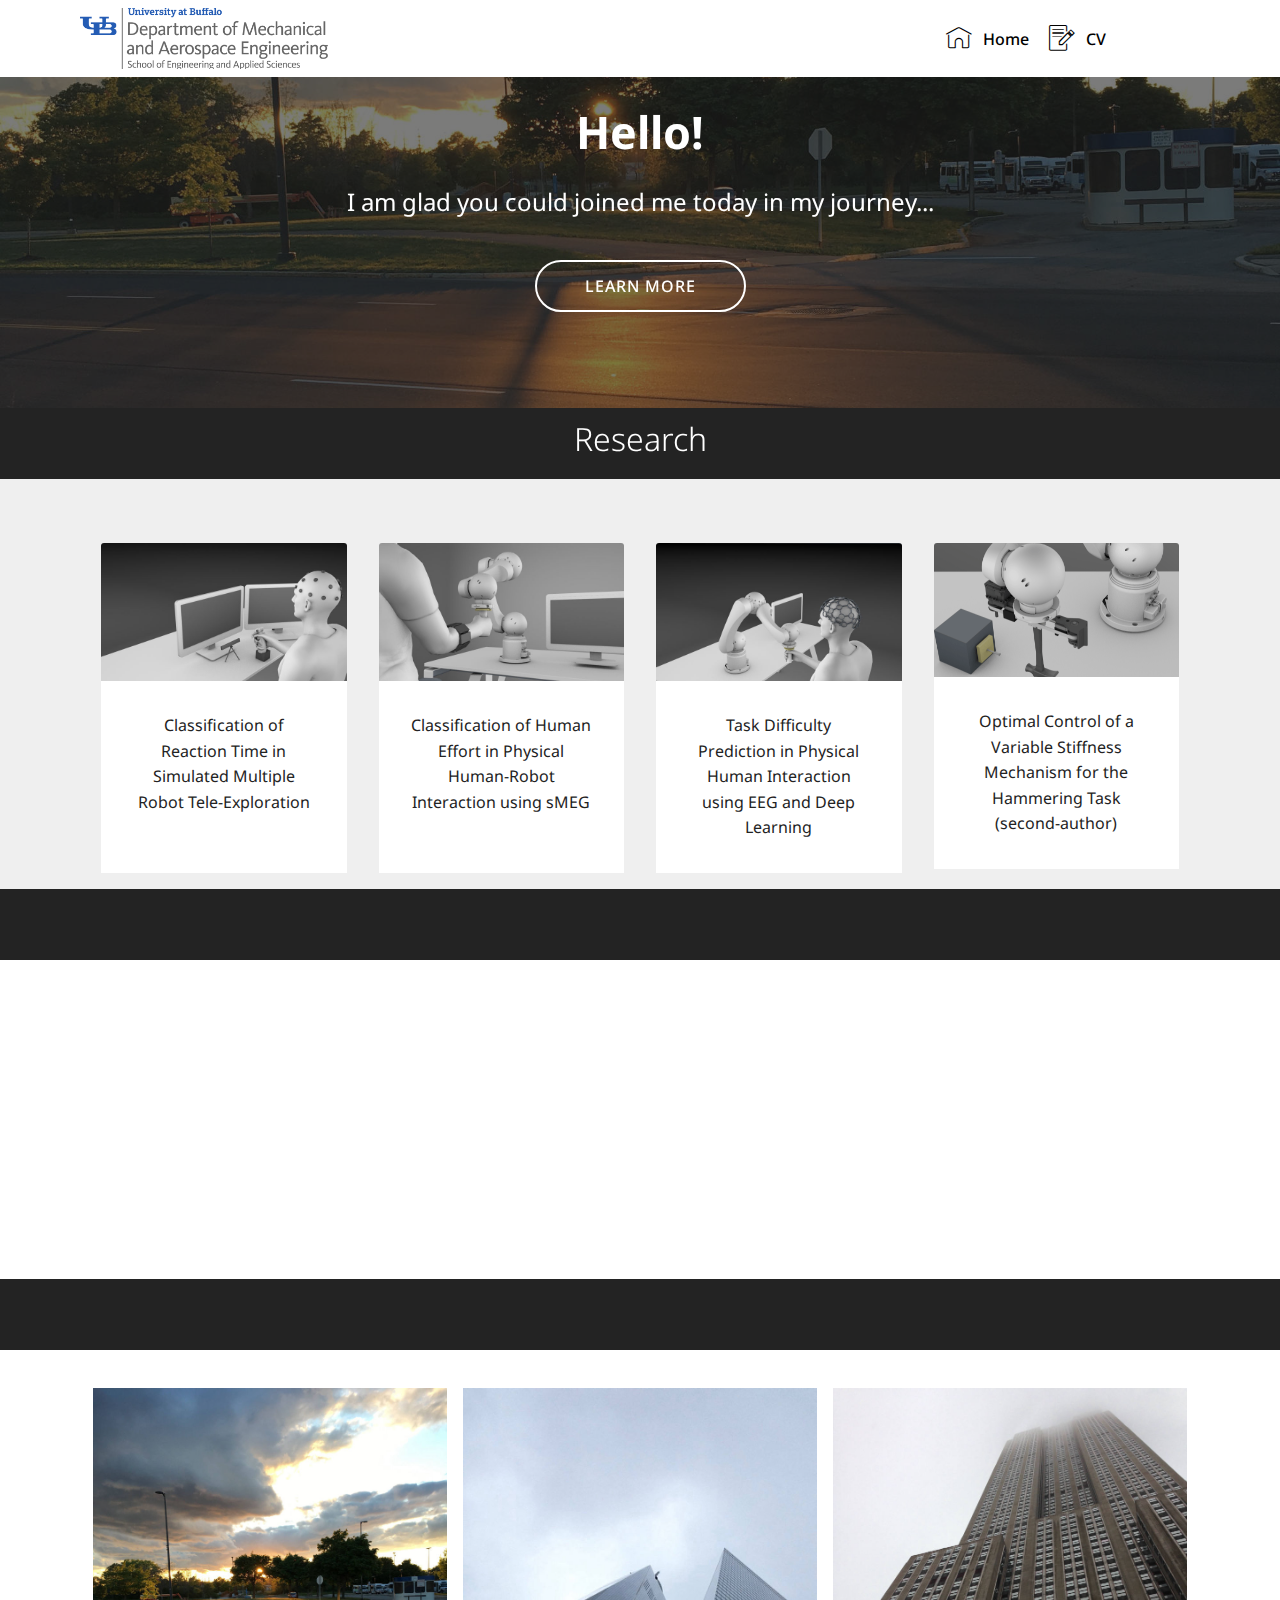
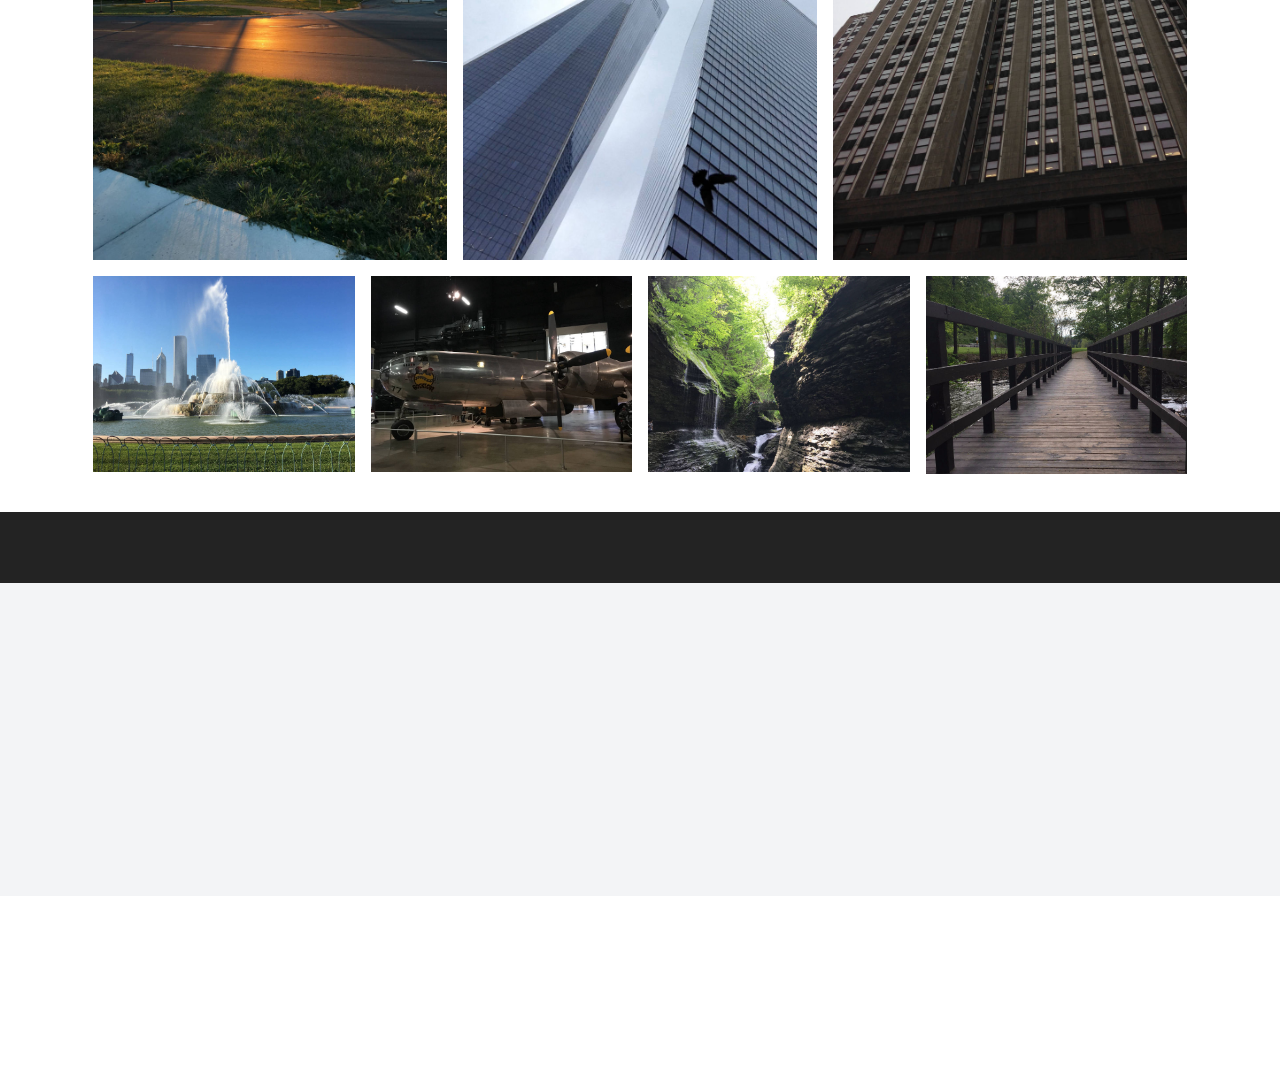
==== index.html @ 1322180d "create github pages" ====
<!DOCTYPE html>
<html  >
<head>
  <!-- Site made with Mobirise Website Builder v4.11.6, https://mobirise.com -->
  <meta charset="UTF-8">
  <meta http-equiv="X-UA-Compatible" content="IE=edge">
  <meta name="generator" content="Mobirise v4.11.6, mobirise.com">
  <meta name="viewport" content="width=device-width, initial-scale=1, minimum-scale=1">
  <link rel="shortcut icon" href="assets/images/mae-logo-rgb-478x123.png" type="image/x-icon">
  <meta name="description" content="">
  
  <title>Home</title>
  <link rel="stylesheet" href="assets/web/assets/mobirise-icons/mobirise-icons.css">
  <link rel="stylesheet" href="assets/bootstrap/css/bootstrap.min.css">
  <link rel="stylesheet" href="assets/bootstrap/css/bootstrap-grid.min.css">
  <link rel="stylesheet" href="assets/bootstrap/css/bootstrap-reboot.min.css">
  <link rel="stylesheet" href="assets/socicon/css/styles.css">
  <link rel="stylesheet" href="assets/dropdown/css/style.css">
  <link rel="stylesheet" href="assets/animatecss/animate.min.css">
  <link rel="stylesheet" href="assets/tether/tether.min.css">
  <link rel="stylesheet" href="assets/theme/css/style.css">
  <link rel="stylesheet" href="assets/gallery/style.css">
  <link rel="preload" as="style" href="assets/mobirise/css/mbr-additional.css"><link rel="stylesheet" href="assets/mobirise/css/mbr-additional.css" type="text/css">
  
  
  
</head>
<body>
  <section class="menu cid-rMGeHMJh1b" once="menu" id="menu2-2e">

    

    <nav class="navbar navbar-expand beta-menu navbar-dropdown align-items-center navbar-fixed-top navbar-toggleable-sm">
        <button class="navbar-toggler navbar-toggler-right" type="button" data-toggle="collapse" data-target="#navbarSupportedContent" aria-controls="navbarSupportedContent" aria-expanded="false" aria-label="Toggle navigation">
            <div class="hamburger">
                <span></span>
                <span></span>
                <span></span>
                <span></span>
            </div>
        </button>
        <div class="menu-logo">
            <div class="navbar-brand">
                <span class="navbar-logo">
                    <a href="http://engineering.buffalo.edu/mechanical-aerospace.html">
                        <img src="assets/images/mae-logo-rgb-478x123.png" alt="Mobirise" title="" style="height: 3.8rem;">
                    </a>
                </span>
                
            </div>
        </div>
        <div class="collapse navbar-collapse" id="navbarSupportedContent">
            <ul class="navbar-nav nav-dropdown nav-right" data-app-modern-menu="true"><li class="nav-item">
                    <a class="nav-link link text-black display-4" href="index.html"><span class="mbri-home mbr-iconfont mbr-iconfont-btn"></span>Home</a>
                </li>
                <li class="nav-item">
                    <a class="nav-link link text-black display-4" href="assets/files/Hemanth_Manjunatha.pdf"><span class="mbri-edit mbr-iconfont mbr-iconfont-btn"></span>CV &nbsp; &nbsp; &nbsp; &nbsp; &nbsp; &nbsp; &nbsp; &nbsp; &nbsp; &nbsp;&nbsp;</a>
                </li></ul>
            
        </div>
    </nav>
</section>

<section class="engine"><a href="https://mobirise.info/f">simple web maker</a></section><section class="header1 cid-rzb4KADcMm mbr-parallax-background" id="header16-13">

    

    <div class="mbr-overlay" style="opacity: 0.6; background-color: rgb(35, 35, 35);">
    </div>

    <div class="container">
        <div class="row justify-content-md-center">
            <div class="col-md-10 align-center">
                <h1 class="mbr-section-title mbr-bold pb-3 mbr-fonts-style display-1">
                    Hello!
                </h1>
                
                <p class="mbr-text pb-3 mbr-fonts-style display-5">I am glad you could joined me today in my journey...</p>
                <div class="mbr-section-btn"><a class="btn btn-md btn-white-outline display-4" href="index.html#features18-1q">LEARN MORE</a></div>
            </div>
        </div>
    </div>

</section>

<section class="mbr-section content4 cid-rzBqbcM8lG" id="content4-20">

    

    <div class="container">
        <div class="media-container-row">
            <div class="title col-12 col-md-8">
                <h2 class="align-center pb-3 mbr-fonts-style display-2">Research</h2>
                
                
            </div>
        </div>
    </div>
</section>

<section class="features18 popup-btn-cards cid-rzAzFXCi2n" id="features18-1q">

    

    
    <div class="container">
        
        
        <div class="media-container-row pt-5 ">
            <div class="card p-3 col-12 col-md-6 col-lg-3">
                <div class="card-wrapper ">
                    <div class="card-img">
                        <div class="mbr-overlay"></div>
                        <div class="mbr-section-btn text-center"><a href="page1.html" class="btn btn-primary display-4">Learn More</a></div>
                        <img src="assets/images/tele-opreration-setup-676x380.jpg" alt="Mobirise" title="">
                    </div>
                    <div class="card-box">
                        
                        <p class="mbr-text mbr-fonts-style align-left display-7">
                            Classification of Reaction Time in Simulated Multiple Robot Tele-Exploration<br><br>
                        </p>
                    </div>
                </div>
            </div>
            <div class="card p-3 col-12 col-md-6 col-lg-3">
                <div class="card-wrapper">
                    <div class="card-img">
                        <div class="mbr-overlay"></div>
                        <div class="mbr-section-btn text-center"><a href="page3.html" class="btn btn-primary display-4">Learn More</a></div>
                        <img src="assets/images/hri-676x380.jpg" alt="Mobirise" title="">
                    </div>
                    <div class="card-box">
                        
                        <p class="mbr-text mbr-fonts-style display-7">
                           Classification of Human Effort in Physical Human-Robot Interaction using sMEG<br><br>
                        </p>
                    </div>
                </div>
            </div>

            <div class="card p-3 col-12 col-md-6 col-lg-3">
                <div class="card-wrapper">
                    <div class="card-img">
                        <div class="mbr-overlay"></div>
                        <div class="mbr-section-btn text-center"><a href="page3.html" class="btn btn-primary display-4">Learn More</a></div>
                        <img src="assets/images/hri-robot-676x380.jpg" alt="Mobirise" title="">
                    </div>
                    <div class="card-box">
                        
                        <p class="mbr-text mbr-fonts-style display-7">
                            Task Difficulty Prediction in Physical Human Interaction using EEG and Deep Learning
                        </p>
                    </div>
                </div>
            </div>

            <div class="card p-3 col-12 col-md-6 col-lg-3">
                <div class="card-wrapper">
                    <div class="card-img">
                        <div class="mbr-overlay"></div>
                        <div class="mbr-section-btn text-center"><a href="page4.html" class="btn btn-primary display-4">Learn More</a></div>
                        <img src="assets/images/hammering-task-4-492x478.png" alt="Mobirise" title="">
                    </div>
                    <div class="card-box">
                        
                        <p class="mbr-text mbr-fonts-style display-7">
                           Optimal Control of a Variable Stiffness Mechanism for the Hammering Task<br>(second-author)
                        </p>
                    </div>
                </div>
            </div>
        </div>
    </div>
</section>

<section class="mbr-section content4 cid-rzBqlRdBcp" id="content4-21">

    

    <div class="container">
        <div class="media-container-row">
            <div class="title col-12 col-md-8">
                <h2 class="align-center pb-3 mbr-fonts-style display-2">
                    Articles</h2>
                
                
            </div>
        </div>
    </div>
</section>

<section class="mbr-section article content11 cid-rz89ybTjum" id="content11-4">
     

    <div class="container">
        <div class="media-container-row">
            <div class="mbr-text counter-container col-12 col-md-8 mbr-fonts-style display-7">
                <ol>
                    <li><strong>MyoTrack: Realtime Estimation of Subject Participation in Robotic Rehabilitation Using sEMG and IMU</strong><br><em>S Pareek, H Manjunath, ET Esfahani, T Kesavadas, <a href="https://ieeexplore.ieee.org/abstract/document/8735854" target="_blank">IEEE Access 7, 76030-76041&nbsp;</a></em></li><li><strong>Classification of Task Type and Reaction Time of Operator in Simulated Multiple Robot Tele-Exploration</strong><br><em>Manjunatha Hemanth, Memar Amir, Esfahani Ehsan</em> <a href="https://www.frontiersin.org/10.3389/conf.fnhum.2018.227.00015/5421/2nd_International_Neuroergonomics_Conference/all_events/event_abstract" target="_blank">Frontiers in Human Neuroscience, doi:10.3389/conf.fnhum.2018.227.00015.</a></li>
                    <li><strong>A Sequential Sampling Algorithm for Multi-Stage Static Coverage Problems</strong><br><em>Manjunatha H, Huang J, Zhang B, Rai R. <a href="http://electrochemical.asmedigitalcollection.asme.org/proceeding.aspx?articleID=2591656" target="_blank">ASME. International Design Engineering Technical Conferences and Computers and Information in Engineering Conference</a></em></li></ol><ol>
                </ol>
            </div>
        </div>
    </div>
</section>

<section class="mbr-section content4 cid-rzBqms8gEt" id="content4-22">

    

    <div class="container">
        <div class="media-container-row">
            <div class="title col-12 col-md-8">
                <h2 class="align-center pb-3 mbr-fonts-style display-2">
                    Photography</h2>
                
                
            </div>
        </div>
    </div>
</section>

<section class="mbr-gallery mbr-slider-carousel cid-rz8Ii0CJVv" id="gallery4-d">

    

    <div class="container">
        <div><!-- Gallery --><div class="gallery-row"><div class="mbr-gallery-layout-default"><div><div class="row-first row justify-content-center m-0"><div class="mbr-gallery-item col-lg-4 col-md-4 col-sm-12 p-2" data-video-url="false"><div href="#lb-gallery4-d" data-slide-to="0" data-toggle="modal"><img src="assets/images/img-8356-2000x2667-800x1067.jpg" alt="" title=""><span class="icon-focus"></span></div></div><div class="mbr-gallery-item col-lg-4 col-md-4 col-sm-12 p-2" data-video-url="false"><div href="#lb-gallery4-d" data-slide-to="1" data-toggle="modal"><img src="assets/images/img-7339-960x1280-800x1067.jpg" alt="" title=""><span class="icon-focus"></span></div></div><div class="mbr-gallery-item col-lg-4 col-md-4 col-sm-12 p-2" data-video-url="false"><div href="#lb-gallery4-d" data-slide-to="2" data-toggle="modal"><img src="assets/images/img-7243-2000x2667-800x1067.jpg" alt="" title=""><span class="icon-focus"></span></div></div></div><div class="row-second row justify-content-center m-0"><div class="mbr-gallery-item col-lg-3 col-md-6 col-sm-12 p-2" data-video-url="false"><div href="#lb-gallery4-d" data-slide-to="3" data-toggle="modal"><img src="assets/images/img-152-2000x1500-800x600.jpg" alt="" title=""><span class="icon-focus"></span></div></div><div class="mbr-gallery-item col-lg-3 col-md-6 col-sm-12 p-2" data-video-url="false"><div href="#lb-gallery4-d" data-slide-to="4" data-toggle="modal"><img src="assets/images/img-9837-2000x1500-800x600.jpg" alt="" title=""><span class="icon-focus"></span></div></div><div class="mbr-gallery-item col-lg-3 col-md-6 col-sm-12 p-2" data-video-url="false"><div href="#lb-gallery4-d" data-slide-to="5" data-toggle="modal"><img src="assets/images/img-579-2000x1500-800x600.jpg" alt="" title=""><span class="icon-focus"></span></div></div><div class="mbr-gallery-item col-lg-3 col-md-6 col-sm-12 p-2" data-video-url="false"><div href="#lb-gallery4-d" data-slide-to="6" data-toggle="modal"><img src="assets/images/img-1267-2000x2667-800x607.jpeg" alt="" title=""><span class="icon-focus"></span></div></div></div></div><div class="clearfix"></div></div></div><!-- Lightbox --><div data-app-prevent-settings="" class="mbr-slider modal fade carousel slide" tabindex="-1" data-keyboard="true" data-interval="false" id="lb-gallery4-d"><div class="modal-dialog"><div class="modal-content"><div class="modal-body"><div class="carousel-inner"><div class="carousel-item"><img src="assets/images/img-8356-2000x2667.jpg" alt="" title=""></div><div class="carousel-item"><img src="assets/images/img-7339-960x1280.jpg" alt="" title=""></div><div class="carousel-item"><img src="assets/images/img-7243-2000x2667.jpg" alt="" title=""></div><div class="carousel-item"><img src="assets/images/img-152-2000x1500.jpg" alt="" title=""></div><div class="carousel-item"><img src="assets/images/img-9837-2000x1500.jpg" alt="" title=""></div><div class="carousel-item"><img src="assets/images/img-579-2000x1500.jpg" alt="" title=""></div><div class="carousel-item"><img src="assets/images/img-1267-2000x2667.jpeg" alt="" title=""></div><div class="carousel-item"><img src="assets/images/img-101-1536x2048.jpeg" alt="" title=""></div><div class="carousel-item active"><img src="assets/images/img-152-2000x1500.jpg" alt="" title=""></div></div><a class="carousel-control carousel-control-prev" role="button" data-slide="prev" href="#lb-gallery4-d"><span class="mbri-left mbr-iconfont" aria-hidden="true"></span><span class="sr-only">Previous</span></a><a class="carousel-control carousel-control-next" role="button" data-slide="next" href="#lb-gallery4-d"><span class="mbri-right mbr-iconfont" aria-hidden="true"></span><span class="sr-only">Next</span></a><a class="close" href="#" role="button" data-dismiss="modal"><span class="sr-only">Close</span></a></div></div></div></div></div>
    </div>

</section>

<section class="mbr-section content4 cid-rzBqn7oaWL" id="content4-23">

    

    <div class="container">
        <div class="media-container-row">
            <div class="title col-12 col-md-8">
                <h2 class="align-center pb-3 mbr-fonts-style display-2">
                    About me</h2>
                
                
            </div>
        </div>
    </div>
</section>

<section class="testimonials3 cid-rz9q5XMtyp" id="testimonials3-v">

    

    

    <div class="container">
        <div class="media-container-row">
            <div class="media-content px-3 align-self-center mbr-white py-2">
                <p class="mbr-text testimonial-text mbr-fonts-style display-7">
                   Hi! I am gald that you could join me today! I made this website to share my journey as a Ph.D. student in HILS lab at University at Buffalo. I am working in the area of Human-robot interaction. Feel free to contact me with any questions or suggestions. Hope you have a great day!</p>
                <p class="mbr-author-name pt-4 mb-2 mbr-fonts-style display-7">
                   Hemanth Manjunatha</p>
                <p class="mbr-author-desc mbr-fonts-style display-7">
                   Ph.D. Candidate&nbsp;<br>Department of Mechanical and Aersopace Engineering<br>University at Buffalo&nbsp;</p>
            </div>

            <div class="mbr-figure pl-lg-5" style="width: 35%;">
              <img src="assets/images/12038037-960859037312028-2147075869087672274-n-494x494.jpg" alt="" title="">
            </div>
        </div>
    </div>
</section>

<section once="footers" class="cid-rzAF2uXlU7 mbr-reveal" id="footer7-1t">

    

    

    <div class="container">
        <div class="media-container-row align-center mbr-white">
            <div class="row row-links">
                <ul class="foot-menu">
                    
                    
                    
                    
                    
                <li class="foot-menu-item mbr-fonts-style display-7"><p><strong>&nbsp;&nbsp;&nbsp;&nbsp;&nbsp;&nbsp;&nbsp;&nbsp;&nbsp;&nbsp;&nbsp;&nbsp;&nbsp;&nbsp;&nbsp;&nbsp;&nbsp;&nbsp;&nbsp;&nbsp;Contact &nbsp; &nbsp; &nbsp; &nbsp; &nbsp; &nbsp; &nbsp; &nbsp; &nbsp; &nbsp;&nbsp;</strong></p></li></ul>
            </div>
            <div class="row social-row">
                <div class="social-list align-right pb-2">
                    
                    
                    
                    
                    
                    
                <div class="soc-item">
                        <a href="https://twitter.com/HemuManju" target="_blank">
                            <span class="mbr-iconfont mbr-iconfont-social socicon-twitter socicon"></span>
                        </a>
                    </div><div class="soc-item">
                        <a href="http://linkedin.com/in/hemanth-manjunatha-73464059" target="_blank">
                            <span class="mbr-iconfont mbr-iconfont-social socicon-linkedin socicon"></span>
                        </a>
                    </div><div class="soc-item">
                        <a href="mailto:hemanthm@buffalo.edu">
                            <span class="mbr-iconfont mbr-iconfont-social socicon-mail socicon"></span>
                        </a>
                    </div><div class="soc-item">
                        <a href="https://github.com/HemuManju" target="_blank">
                            <span class="mbr-iconfont mbr-iconfont-social socicon-github socicon"></span>
                        </a>
                    </div></div>
            </div>
            <div class="row row-copirayt">
                <p class="mbr-text mb-0 mbr-fonts-style mbr-white align-center display-7">
                    © Copyright 2019 Hemanth - All Rights Reserved
                </p>
            </div>
        </div>
    </div>
</section>


  <script src="assets/web/assets/jquery/jquery.min.js"></script>
  <script src="assets/popper/popper.min.js"></script>
  <script src="assets/bootstrap/js/bootstrap.min.js"></script>
  <script src="assets/smoothscroll/smooth-scroll.js"></script>
  <script src="assets/vimeoplayer/jquery.mb.vimeo_player.js"></script>
  <script src="assets/dropdown/js/nav-dropdown.js"></script>
  <script src="assets/dropdown/js/navbar-dropdown.js"></script>
  <script src="assets/touchswipe/jquery.touch-swipe.min.js"></script>
  <script src="assets/tether/tether.min.js"></script>
  <script src="assets/parallax/jarallax.min.js"></script>
  <script src="assets/mbr-popup-btns/mbr-popup-btns.js"></script>
  <script src="assets/masonry/masonry.pkgd.min.js"></script>
  <script src="assets/imagesloaded/imagesloaded.pkgd.min.js"></script>
  <script src="assets/bootstrapcarouselswipe/bootstrap-carousel-swipe.js"></script>
  <script src="assets/viewportchecker/jquery.viewportchecker.js"></script>
  <script src="assets/witsec-mailform/witsec-mailform.js"></script>
  <script src="assets/theme/js/script.js"></script>
  <script src="assets/gallery/player.min.js"></script>
  <script src="assets/gallery/script.js"></script>
  <script src="assets/slidervideo/script.js"></script>
  
  
  <input name="animation" type="hidden">
  </body>
</html>
---- assets/web/assets/mobirise-icons/mobirise-icons.css ----
@font-face {
  font-family: 'MobiriseIcons';
  src:  url('mobirise-icons.eot?spat4u');
  src:  url('mobirise-icons.eot?spat4u#iefix') format('embedded-opentype'),
    url('mobirise-icons.ttf?spat4u') format('truetype'),
    url('mobirise-icons.woff?spat4u') format('woff'),
    url('mobirise-icons.svg?spat4u#MobiriseIcons') format('svg');
  font-weight: normal;
  font-style: normal;
  font-display: swap;
}

[class^="mbri-"], [class*=" mbri-"] {
  /* use !important to prevent issues with browser extensions that change fonts */
  font-family: MobiriseIcons !important;
  speak: none;
  font-style: normal;
  font-weight: normal;
  font-variant: normal;
  text-transform: none;
  line-height: 1;

  /* Better Font Rendering =========== */
  -webkit-font-smoothing: antialiased;
  -moz-osx-font-smoothing: grayscale;
}

.mbri-add-submenu:before {
  content: "\e900";
}
.mbri-alert:before {
  content: "\e901";
}
.mbri-align-center:before {
  content: "\e902";
}
.mbri-align-justify:before {
  content: "\e903";
}
.mbri-align-left:before {
  content: "\e904";
}
.mbri-align-right:before {
  content: "\e905";
}
.mbri-android:before {
  content: "\e906";
}
.mbri-apple:before {
  content: "\e907";
}
.mbri-arrow-down:before {
  content: "\e908";
}
.mbri-arrow-next:before {
  content: "\e909";
}
.mbri-arrow-prev:before {
  content: "\e90a";
}
.mbri-arrow-up:before {
  content: "\e90b";
}
.mbri-bold:before {
  content: "\e90c";
}
.mbri-bookmark:before {
  content: "\e90d";
}
.mbri-bootstrap:before {
  content: "\e90e";
}
.mbri-briefcase:before {
  content: "\e90f";
}
.mbri-browse:before {
  content: "\e910";
}
.mbri-bulleted-list:before {
  content: "\e911";
}
.mbri-calendar:before {
  content: "\e912";
}
.mbri-camera:before {
  content: "\e913";
}
.mbri-cart-add:before {
  content: "\e914";
}
.mbri-cart-full:before {
  content: "\e915";
}
.mbri-cash:before {
  content: "\e916";
}
.mbri-change-style:before {
  content: "\e917";
}
.mbri-chat:before {
  content: "\e918";
}
.mbri-clock:before {
  content: "\e919";
}
.mbri-close:before {
  content: "\e91a";
}
.mbri-cloud:before {
  content: "\e91b";
}
.mbri-code:before {
  content: "\e91c";
}
.mbri-contact-form:before {
  content: "\e91d";
}
.mbri-credit-card:before {
  content: "\e91e";
}
.mbri-cursor-click:before {
  content: "\e91f";
}
.mbri-cust-feedback:before {
  content: "\e920";
}
.mbri-database:before {
  content: "\e921";
}
.mbri-delivery:before {
  content: "\e922";
}
.mbri-desktop:before {
  content: "\e923";
}
.mbri-devices:before {
  content: "\e924";
}
.mbri-down:before {
  content: "\e925";
}
.mbri-download:before {
  content: "\e989";
}
.mbri-drag-n-drop:before {
  content: "\e927";
}
.mbri-drag-n-drop2:before {
  content: "\e928";
}
.mbri-edit:before {
  content: "\e929";
}
.mbri-edit2:before {
  content: "\e92a";
}
.mbri-error:before {
  content: "\e92b";
}
.mbri-extension:before {
  content: "\e92c";
}
.mbri-features:before {
  content: "\e92d";
}
.mbri-file:before {
  content: "\e92e";
}
.mbri-flag:before {
  content: "\e92f";
}
.mbri-folder:before {
  content: "\e930";
}
.mbri-gift:before {
  content: "\e931";
}
.mbri-github:before {
  content: "\e932";
}
.mbri-globe:before {
  content: "\e933";
}
.mbri-globe-2:before {
  content: "\e934";
}
.mbri-growing-chart:before {
  content: "\e935";
}
.mbri-hearth:before {
  content: "\e936";
}
.mbri-help:before {
  content: "\e937";
}
.mbri-home:before {
  content: "\e938";
}
.mbri-hot-cup:before {
  content: "\e939";
}
.mbri-idea:before {
  content: "\e93a";
}
.mbri-image-gallery:before {
  content: "\e93b";
}
.mbri-image-slider:before {
  content: "\e93c";
}
.mbri-info:before {
  content: "\e93d";
}
.mbri-italic:before {
  content: "\e93e";
}
.mbri-key:before {
  content: "\e93f";
}
.mbri-laptop:before {
  content: "\e940";
}
.mbri-layers:before {
  content: "\e941";
}
.mbri-left-right:before {
  content: "\e942";
}
.mbri-left:before {
  content: "\e943";
}
.mbri-letter:before {
  content: "\e944";
}
.mbri-like:before {
  content: "\e945";
}
.mbri-link:before {
  content: "\e946";
}
.mbri-lock:before {
  content: "\e947";
}
.mbri-login:before {
  content: "\e948";
}
.mbri-logout:before {
  content: "\e949";
}
.mbri-magic-stick:before {
  content: "\e94a";
}
.mbri-map-pin:before {
  content: "\e94b";
}
.mbri-menu:before {
  content: "\e94c";
}
.mbri-mobile:before {
  content: "\e94d";
}
.mbri-mobile2:before {
  content: "\e94e";
}
.mbri-mobirise:before {
  content: "\e94f";
}
.mbri-more-horizontal:before {
  content: "\e950";
}
.mbri-more-vertical:before {
  content: "\e951";
}
.mbri-music:before {
  content: "\e952";
}
.mbri-new-file:before {
  content: "\e953";
}
.mbri-numbered-list:before {
  content: "\e954";
}
.mbri-opened-folder:before {
  content: "\e955";
}
.mbri-pages:before {
  content: "\e956";
}
.mbri-paper-plane:before {
  content: "\e957";
}
.mbri-paperclip:before {
  content: "\e958";
}
.mbri-photo:before {
  content: "\e959";
}
.mbri-photos:before {
  content: "\e95a";
}
.mbri-pin:before {
  content: "\e95b";
}
.mbri-play:before {
  content: "\e95c";
}
.mbri-plus:before {
  content: "\e95d";
}
.mbri-preview:before {
  content: "\e95e";
}
.mbri-print:before {
  content: "\e95f";
}
.mbri-protect:before {
  content: "\e960";
}
.mbri-question:before {
  content: "\e961";
}
.mbri-quote-left:before {
  content: "\e962";
}
.mbri-quote-right:before {
  content: "\e963";
}
.mbri-refresh:before {
  content: "\e964";
}
.mbri-responsive:before {
  content: "\e965";
}
.mbri-right:before {
  content: "\e966";
}
.mbri-rocket:before {
  content: "\e967";
}
.mbri-sad-face:before {
  content: "\e968";
}
.mbri-sale:before {
  content: "\e969";
}
.mbri-save:before {
  content: "\e96a";
}
.mbri-search:before {
  content: "\e96b";
}
.mbri-setting:before {
  content: "\e96c";
}
.mbri-setting2:before {
  content: "\e96d";
}
.mbri-setting3:before {
  content: "\e96e";
}
.mbri-share:before {
  content: "\e96f";
}
.mbri-shopping-bag:before {
  content: "\e970";
}
.mbri-shopping-basket:before {
  content: "\e971";
}
.mbri-shopping-cart:before {
  content: "\e972";
}
.mbri-sites:before {
  content: "\e973";
}
.mbri-smile-face:before {
  content: "\e974";
}
.mbri-speed:before {
  content: "\e975";
}
.mbri-star:before {
  content: "\e976";
}
.mbri-success:before {
  content: "\e977";
}
.mbri-sun:before {
  content: "\e978";
}
.mbri-sun2:before {
  content: "\e979";
}
.mbri-tablet:before {
  content: "\e97a";
}
.mbri-tablet-vertical:before {
  content: "\e97b";
}
.mbri-target:before {
  content: "\e97c";
}
.mbri-timer:before {
  content: "\e97d";
}
.mbri-to-ftp:before {
  content: "\e97e";
}
.mbri-to-local-drive:before {
  content: "\e97f";
}
.mbri-touch-swipe:before {
  content: "\e980";
}
.mbri-touch:before {
  content: "\e981";
}
.mbri-trash:before {
  content: "\e982";
}
.mbri-underline:before {
  content: "\e983";
}
.mbri-unlink:before {
  content: "\e984";
}
.mbri-unlock:before {
  content: "\e985";
}
.mbri-up-down:before {
  content: "\e986";
}
.mbri-up:before {
  content: "\e987";
}
.mbri-update:before {
  content: "\e988";
}
.mbri-upload:before {
 content: "\e926"; 
}
.mbri-user:before {
  content: "\e98a";
}
.mbri-user2:before {
  content: "\e98b";
}
.mbri-users:before {
  content: "\e98c";
}
.mbri-video:before {
  content: "\e98d";
}
.mbri-video-play:before {
  content: "\e98e";
}
.mbri-watch:before {
  content: "\e98f";
}
.mbri-website-theme:before {
  content: "\e990";
}
.mbri-wifi:before {
  content: "\e991";
}
.mbri-windows:before {
  content: "\e992";
}
.mbri-zoom-out:before {
  content: "\e993";
}
.mbri-redo:before {
  content: "\e994";
}
.mbri-undo:before {
  content: "\e995";
}
---- assets/socicon/css/styles.css ----
@charset "UTF-8";

@font-face {
  font-family: "socicon";
  src:url("../fonts/socicon.eot");
  src:url("../fonts/socicon.eot?#iefix") format("embedded-opentype"),
    url("../fonts/socicon.woff") format("woff"),
    url("../fonts/socicon.ttf") format("truetype"),
    url("../fonts/socicon.svg#socicon") format("svg");
  font-weight: normal;
  font-style: normal;
  font-display:swap;
}

[data-icon]:before {
  font-family: "socicon" !important;
  content: attr(data-icon);
  font-style: normal !important;
  font-weight: normal !important;
  font-variant: normal !important;
  text-transform: none !important;
  speak: none;
  line-height: 1;
  -webkit-font-smoothing: antialiased;
  -moz-osx-font-smoothing: grayscale;
}

[class^="socicon-"]:before,
[class*=" socicon-"]:before {
  font-family: "socicon" !important;
  font-style: normal !important;
  font-weight: normal !important;
  font-variant: normal !important;
  text-transform: none !important;
  speak: none;
  line-height: 1;
  -webkit-font-smoothing: antialiased;
  -moz-osx-font-smoothing: grayscale;
}

.socicon-modelmayhem:before {
  content: "\e000";
}
.socicon-mixcloud:before {
  content: "\e001";
}
.socicon-drupal:before {
  content: "\e002";
}
.socicon-swarm:before {
  content: "\e003";
}
.socicon-istock:before {
  content: "\e004";
}
.socicon-yammer:before {
  content: "\e005";
}
.socicon-ello:before {
  content: "\e006";
}
.socicon-stackoverflow:before {
  content: "\e007";
}
.socicon-persona:before {
  content: "\e008";
}
.socicon-triplej:before {
  content: "\e009";
}
.socicon-houzz:before {
  content: "\e00a";
}
.socicon-rss:before {
  content: "\e00b";
}
.socicon-paypal:before {
  content: "\e00c";
}
.socicon-odnoklassniki:before {
  content: "\e00d";
}
.socicon-airbnb:before {
  content: "\e00e";
}
.socicon-periscope:before {
  content: "\e00f";
}
.socicon-outlook:before {
  content: "\e010";
}
.socicon-coderwall:before {
  content: "\e011";
}
.socicon-tripadvisor:before {
  content: "\e012";
}
.socicon-appnet:before {
  content: "\e013";
}
.socicon-goodreads:before {
  content: "\e014";
}
.socicon-tripit:before {
  content: "\e015";
}
.socicon-lanyrd:before {
  content: "\e016";
}
.socicon-slideshare:before {
  content: "\e017";
}
.socicon-buffer:before {
  content: "\e018";
}
.socicon-disqus:before {
  content: "\e019";
}
.socicon-vkontakte:before {
  content: "\e01a";
}
.socicon-whatsapp:before {
  content: "\e01b";
}
.socicon-patreon:before {
  content: "\e01c";
}
.socicon-storehouse:before {
  content: "\e01d";
}
.socicon-pocket:before {
  content: "\e01e";
}
.socicon-mail:before {
  content: "\e01f";
}
.socicon-blogger:before {
  content: "\e020";
}
.socicon-technorati:before {
  content: "\e021";
}
.socicon-reddit:before {
  content: "\e022";
}
.socicon-dribbble:before {
  content: "\e023";
}
.socicon-stumbleupon:before {
  content: "\e024";
}
.socicon-digg:before {
  content: "\e025";
}
.socicon-envato:before {
  content: "\e026";
}
.socicon-behance:before {
  content: "\e027";
}
.socicon-delicious:before {
  content: "\e028";
}
.socicon-deviantart:before {
  content: "\e029";
}
.socicon-forrst:before {
  content: "\e02a";
}
.socicon-play:before {
  content: "\e02b";
}
.socicon-zerply:before {
  content: "\e02c";
}
.socicon-wikipedia:before {
  content: "\e02d";
}
.socicon-apple:before {
  content: "\e02e";
}
.socicon-flattr:before {
  content: "\e02f";
}
.socicon-github:before {
  content: "\e030";
}
.socicon-renren:before {
  content: "\e031";
}
.socicon-friendfeed:before {
  content: "\e032";
}
.socicon-newsvine:before {
  content: "\e033";
}
.socicon-identica:before {
  content: "\e034";
}
.socicon-bebo:before {
  content: "\e035";
}
.socicon-zynga:before {
  content: "\e036";
}
.socicon-steam:before {
  content: "\e037";
}
.socicon-xbox:before {
  content: "\e038";
}
.socicon-windows:before {
  content: "\e039";
}
.socicon-qq:before {
  content: "\e03a";
}
.socicon-douban:before {
  content: "\e03b";
}
.socicon-meetup:before {
  content: "\e03c";
}
.socicon-playstation:before {
  content: "\e03d";
}
.socicon-android:before {
  content: "\e03e";
}
.socicon-snapchat:before {
  content: "\e03f";
}
.socicon-twitter:before {
  content: "\e040";
}
.socicon-facebook:before {
  content: "\e041";
}
.socicon-googleplus:before {
  content: "\e042";
}
.socicon-pinterest:before {
  content: "\e043";
}
.socicon-foursquare:before {
  content: "\e044";
}
.socicon-yahoo:before {
  content: "\e045";
}
.socicon-skype:before {
  content: "\e046";
}
.socicon-yelp:before {
  content: "\e047";
}
.socicon-feedburner:before {
  content: "\e048";
}
.socicon-linkedin:before {
  content: "\e049";
}
.socicon-viadeo:before {
  content: "\e04a";
}
.socicon-xing:before {
  content: "\e04b";
}
.socicon-myspace:before {
  content: "\e04c";
}
.socicon-soundcloud:before {
  content: "\e04d";
}
.socicon-spotify:before {
  content: "\e04e";
}
.socicon-grooveshark:before {
  content: "\e04f";
}
.socicon-lastfm:before {
  content: "\e050";
}
.socicon-youtube:before {
  content: "\e051";
}
.socicon-vimeo:before {
  content: "\e052";
}
.socicon-dailymotion:before {
  content: "\e053";
}
.socicon-vine:before {
  content: "\e054";
}
.socicon-flickr:before {
  content: "\e055";
}
.socicon-500px:before {
  content: "\e056";
}
.socicon-wordpress:before {
  content: "\e058";
}
.socicon-tumblr:before {
  content: "\e059";
}
.socicon-twitch:before {
  content: "\e05a";
}
.socicon-8tracks:before {
  content: "\e05b";
}
.socicon-amazon:before {
  content: "\e05c";
}
.socicon-icq:before {
  content: "\e05d";
}
.socicon-smugmug:before {
  content: "\e05e";
}
.socicon-ravelry:before {
  content: "\e05f";
}
.socicon-weibo:before {
  content: "\e060";
}
.socicon-baidu:before {
  content: "\e061";
}
.socicon-angellist:before {
  content: "\e062";
}
.socicon-ebay:before {
  content: "\e063";
}
.socicon-imdb:before {
  content: "\e064";
}
.socicon-stayfriends:before {
  content: "\e065";
}
.socicon-residentadvisor:before {
  content: "\e066";
}
.socicon-google:before {
  content: "\e067";
}
.socicon-yandex:before {
  content: "\e068";
}
.socicon-sharethis:before {
  content: "\e069";
}
.socicon-bandcamp:before {
  content: "\e06a";
}
.socicon-itunes:before {
  content: "\e06b";
}
.socicon-deezer:before {
  content: "\e06c";
}
.socicon-telegram:before {
  content: "\e06e";
}
.socicon-openid:before {
  content: "\e06f";
}
.socicon-amplement:before {
  content: "\e070";
}
.socicon-viber:before {
  content: "\e071";
}
.socicon-zomato:before {
  content: "\e072";
}
.socicon-draugiem:before {
  content: "\e074";
}
.socicon-endomodo:before {
  content: "\e075";
}
.socicon-filmweb:before {
  content: "\e076";
}
.socicon-stackexchange:before {
  content: "\e077";
}
.socicon-wykop:before {
  content: "\e078";
}
.socicon-teamspeak:before {
  content: "\e079";
}
.socicon-teamviewer:before {
  content: "\e07a";
}
.socicon-ventrilo:before {
  content: "\e07b";
}
.socicon-younow:before {
  content: "\e07c";
}
.socicon-raidcall:before {
  content: "\e07d";
}
.socicon-mumble:before {
  content: "\e07e";
}
.socicon-medium:before {
  content: "\e06d";
}
.socicon-bebee:before {
  content: "\e07f";
}
.socicon-hitbox:before {
  content: "\e080";
}
.socicon-reverbnation:before {
  content: "\e081";
}
.socicon-formulr:before {
  content: "\e082";
}
.socicon-instagram:before {
  content: "\e057";
}
.socicon-battlenet:before {
  content: "\e083";
}
.socicon-chrome:before {
  content: "\e084";
}
.socicon-discord:before {
  content: "\e086";
}
.socicon-issuu:before {
  content: "\e087";
}
.socicon-macos:before {
  content: "\e088";
}
.socicon-firefox:before {
  content: "\e089";
}
.socicon-opera:before {
  content: "\e08d";
}
.socicon-keybase:before {
  content: "\e090";
}
.socicon-alliance:before {
  content: "\e091";
}
.socicon-livejournal:before {
  content: "\e092";
}
.socicon-googlephotos:before {
  content: "\e093";
}
.socicon-horde:before {
  content: "\e094";
}
.socicon-etsy:before {
  content: "\e095";
}
.socicon-zapier:before {
  content: "\e096";
}
.socicon-google-scholar:before {
  content: "\e097";
}
.socicon-researchgate:before {
  content: "\e098";
}
.socicon-wechat:before {
  content: "\e099";
}
.socicon-strava:before {
  content: "\e09a";
}
.socicon-line:before {
  content: "\e09b";
}
.socicon-lyft:before {
  content: "\e09c";
}
.socicon-uber:before {
  content: "\e09d";
}
.socicon-songkick:before {
  content: "\e09e";
}
.socicon-viewbug:before {
  content: "\e09f";
}
.socicon-googlegroups:before {
  content: "\e0a0";
}
.socicon-quora:before {
  content: "\e073";
}
.socicon-diablo:before {
  content: "\e085";
}
.socicon-blizzard:before {
  content: "\e0a1";
}
.socicon-hearthstone:before {
  content: "\e08b";
}
.socicon-heroes:before {
  content: "\e08a";
}
.socicon-overwatch:before {
  content: "\e08c";
}
.socicon-warcraft:before {
  content: "\e08e";
}
.socicon-starcraft:before {
  content: "\e08f";
}
.socicon-beam:before {
  content: "\e0a2";
}
.socicon-curse:before {
  content: "\e0a3";
}
.socicon-player:before {
  content: "\e0a4";
}
.socicon-streamjar:before {
  content: "\e0a5";
}
.socicon-nintendo:before {
  content: "\e0a6";
}
.socicon-hellocoton:before {
  content: "\e0a7";
}
---- assets/dropdown/css/style.css ----
.navbar-dropdown {
  left: 0;
  padding: 0;
  position: absolute;
  right: 0;
  top: 0;
  transition: all 0.45s ease;
  z-index: 1030;
  background: #282828; }
  .navbar-dropdown .navbar-logo {
    margin-right: 0.8rem;
    transition: margin 0.3s ease-in-out;
    vertical-align: middle; }
    .navbar-dropdown .navbar-logo img {
      height: 3.125rem;
      transition: all 0.3s ease-in-out; }
    .navbar-dropdown .navbar-logo.mbr-iconfont {
      font-size: 3.125rem;
      line-height: 3.125rem; }
  .navbar-dropdown .navbar-caption {
    font-weight: 700;
    white-space: normal;
    vertical-align: -4px;
    line-height: 3.125rem !important; }
    .navbar-dropdown .navbar-caption, .navbar-dropdown .navbar-caption:hover {
      color: inherit;
      text-decoration: none; }
  .navbar-dropdown .mbr-iconfont + .navbar-caption {
    vertical-align: -1px; }
  .navbar-dropdown.navbar-fixed-top {
    position: fixed; }
  .navbar-dropdown .navbar-brand span {
    vertical-align: -4px; }
  .navbar-dropdown.bg-color.transparent {
    background: none; }
  .navbar-dropdown.navbar-short .navbar-brand {
    padding: 0.625rem 0; }
    .navbar-dropdown.navbar-short .navbar-brand span {
      vertical-align: -1px; }
  .navbar-dropdown.navbar-short .navbar-caption {
    line-height: 2.375rem !important;
    vertical-align: -2px; }
  .navbar-dropdown.navbar-short .navbar-logo {
    margin-right: 0.5rem; }
    .navbar-dropdown.navbar-short .navbar-logo img {
      height: 2.375rem; }
    .navbar-dropdown.navbar-short .navbar-logo.mbr-iconfont {
      font-size: 2.375rem;
      line-height: 2.375rem; }
  .navbar-dropdown.navbar-short .mbr-table-cell {
    height: 3.625rem; }
  .navbar-dropdown .navbar-close {
    left: 0.6875rem;
    position: fixed;
    top: 0.75rem;
    z-index: 1000; }
  .navbar-dropdown .hamburger-icon {
    content: "";
    display: inline-block;
    vertical-align: middle;
    width: 16px;
    -webkit-box-shadow: 0 -6px 0 1px #282828,0 0 0 1px #282828,0 6px 0 1px #282828;
    -moz-box-shadow: 0 -6px 0 1px #282828,0 0 0 1px #282828,0 6px 0 1px #282828;
    box-shadow: 0 -6px 0 1px #282828,0 0 0 1px #282828,0 6px 0 1px #282828; }

.dropdown-menu .dropdown-toggle[data-toggle="dropdown-submenu"]::after {
  border-bottom: 0.35em solid transparent;
  border-left: 0.35em solid;
  border-right: 0;
  border-top: 0.35em solid transparent;
  margin-left: 0.3rem; }

.dropdown-menu .dropdown-item:focus {
  outline: 0; }

.nav-dropdown {
  font-size: 0.75rem;
  font-weight: 500;
  height: auto !important; }
  .nav-dropdown .nav-btn {
    padding-left: 1rem; }
  .nav-dropdown .link {
    margin: .667em 1.667em;
    font-weight: 500;
    padding: 0;
    transition: color .2s ease-in-out; }
    .nav-dropdown .link.dropdown-toggle {
      margin-right: 2.583em; }
      .nav-dropdown .link.dropdown-toggle::after {
        margin-left: .25rem;
        border-top: 0.35em solid;
        border-right: 0.35em solid transparent;
        border-left: 0.35em solid transparent;
        border-bottom: 0; }
      .nav-dropdown .link.dropdown-toggle[aria-expanded="true"] {
        margin: 0;
        padding: 0.667em 3.263em  0.667em 1.667em; }
  .nav-dropdown .link::after,
  .nav-dropdown .dropdown-item::after {
    color: inherit; }
  .nav-dropdown .btn {
    font-size: 0.75rem;
    font-weight: 700;
    letter-spacing: 0;
    margin-bottom: 0;
    padding-left: 1.25rem;
    padding-right: 1.25rem; }
  .nav-dropdown .dropdown-menu {
    border-radius: 0;
    border: 0;
    left: 0;
    margin: 0;
    padding-bottom: 1.25rem;
    padding-top: 1.25rem;
    position: relative; }
  .nav-dropdown .dropdown-submenu {
    margin-left: 0.125rem;
    top: 0; }
  .nav-dropdown .dropdown-item {
    font-weight: 500;
    line-height: 2;
    padding: 0.3846em 4.615em 0.3846em 1.5385em;
    position: relative;
    transition: color .2s ease-in-out, background-color .2s ease-in-out; }
    .nav-dropdown .dropdown-item::after {
      margin-top: -0.3077em;
      position: absolute;
      right: 1.1538em;
      top: 50%; }
    .nav-dropdown .dropdown-item:focus, .nav-dropdown .dropdown-item:hover {
      background: none; }

@media (max-width: 767px) {
  .nav-dropdown.navbar-toggleable-sm {
    bottom: 0;
    display: none;
    left: 0;
    overflow-x: hidden;
    position: fixed;
    top: 0;
    transform: translateX(-100%);
    -ms-transform: translateX(-100%);
    -webkit-transform: translateX(-100%);
    width: 18.75rem;
    z-index: 999; } }
.nav-dropdown.navbar-toggleable-xl {
  bottom: 0;
  display: none;
  left: 0;
  overflow-x: hidden;
  position: fixed;
  top: 0;
  transform: translateX(-100%);
  -ms-transform: translateX(-100%);
  -webkit-transform: translateX(-100%);
  width: 18.75rem;
  z-index: 999; }

.nav-dropdown-sm {
  display: block !important;
  overflow-x: hidden;
  overflow: auto;
  padding-top: 3.875rem; }
  .nav-dropdown-sm::after {
    content: "";
    display: block;
    height: 3rem;
    width: 100%; }
  .nav-dropdown-sm.collapse.in ~ .navbar-close {
    display: block !important; }
  .nav-dropdown-sm.collapsing, .nav-dropdown-sm.collapse.in {
    transform: translateX(0);
    -ms-transform: translateX(0);
    -webkit-transform: translateX(0);
    transition: all 0.25s ease-out;
    -webkit-transition: all 0.25s ease-out;
    background: #282828; }
  .nav-dropdown-sm.collapsing[aria-expanded="false"] {
    transform: translateX(-100%);
    -ms-transform: translateX(-100%);
    -webkit-transform: translateX(-100%); }
  .nav-dropdown-sm .nav-item {
    display: block;
    margin-left: 0 !important;
    padding-left: 0; }
  .nav-dropdown-sm .link,
  .nav-dropdown-sm .dropdown-item {
    border-top: 1px dotted rgba(255, 255, 255, 0.1);
    font-size: 0.8125rem;
    line-height: 1.6;
    margin: 0 !important;
    padding: 0.875rem 2.4rem 0.875rem 1.5625rem !important;
    position: relative;
    white-space: normal; }
    .nav-dropdown-sm .link:focus, .nav-dropdown-sm .link:hover,
    .nav-dropdown-sm .dropdown-item:focus,
    .nav-dropdown-sm .dropdown-item:hover {
      background: rgba(0, 0, 0, 0.2) !important;
      color: #c0a375; }
  .nav-dropdown-sm .nav-btn {
    position: relative;
    padding: 1.5625rem 1.5625rem 0 1.5625rem; }
    .nav-dropdown-sm .nav-btn::before {
      border-top: 1px dotted rgba(255, 255, 255, 0.1);
      content: "";
      left: 0;
      position: absolute;
      top: 0;
      width: 100%; }
    .nav-dropdown-sm .nav-btn + .nav-btn {
      padding-top: 0.625rem; }
      .nav-dropdown-sm .nav-btn + .nav-btn::before {
        display: none; }
  .nav-dropdown-sm .btn {
    padding: 0.625rem 0; }
  .nav-dropdown-sm .dropdown-toggle[data-toggle="dropdown-submenu"]::after {
    margin-left: .25rem;
    border-top: 0.35em solid;
    border-right: 0.35em solid transparent;
    border-left: 0.35em solid transparent;
    border-bottom: 0; }
  .nav-dropdown-sm .dropdown-toggle[data-toggle="dropdown-submenu"][aria-expanded="true"]::after {
    border-top: 0;
    border-right: 0.35em solid transparent;
    border-left: 0.35em solid transparent;
    border-bottom: 0.35em solid; }
  .nav-dropdown-sm .dropdown-menu {
    margin: 0;
    padding: 0;
    position: relative;
    top: 0;
    left: 0;
    width: 100%;
    border: 0;
    float: none;
    border-radius: 0;
    background: none; }
  .nav-dropdown-sm .dropdown-submenu {
    left: 100%;
    margin-left: 0.125rem;
    margin-top: -1.25rem;
    top: 0; }

.navbar-toggleable-sm .nav-dropdown .dropdown-menu {
  position: absolute; }

.navbar-toggleable-sm .nav-dropdown .dropdown-submenu {
  left: 100%;
  margin-left: 0.125rem;
  margin-top: -1.25rem;
  top: 0; }

.navbar-toggleable-sm.opened .nav-dropdown .dropdown-menu {
  position: relative; }

.navbar-toggleable-sm.opened .nav-dropdown .dropdown-submenu {
  left: 0;
  margin-left: 00rem;
  margin-top: 0rem;
  top: 0; }

.is-builder .nav-dropdown.collapsing {
  transition: none !important; }

/*# sourceMappingURL=style.css.map */
---- assets/theme/css/style.css ----
/*!
 * Mobirise v4 theme (https://mobirise.com/)
 * Copyright 2017 Mobirise
 */
section {
  background-color: #eeeeee; }

body {
  font-style: normal;
  line-height: 1.5; }

section,
.container,
.container-fluid {
  position: relative;
  word-wrap: break-word; }

a.mbr-iconfont:hover {
  text-decoration: none; }

.article .lead p,
.article .lead ul,
.article .lead ol,
.article .lead pre,
.article .lead blockquote {
  margin-bottom: 0; }

ul,
ol,
pre,
blockquote {
  margin-bottom: 2.3125rem; }

pre {
  background: #f4f4f4;
  padding: 10px 24px;
  white-space: pre-wrap; }

.inactive {
  -webkit-user-select: none;
  -moz-user-select: none;
  -ms-user-select: none;
  user-select: none;
  pointer-events: none;
  -webkit-user-drag: none;
  user-drag: none; }

.mbr-section__comments .row {
  justify-content: center;
  -webkit-justify-content: center; }

a {
  font-style: normal;
  font-weight: 400;
  cursor: pointer; }
  a, a:hover {
    text-decoration: none; }

figure {
  margin-bottom: 0; }

body {
  color: #232323; }

h1,
h2,
h3,
h4,
h5,
h6,
.h1,
.h2,
.h3,
.h4,
.h5,
.h6,
.display-1,
.display-2,
.display-3,
.display-4 {
  line-height: 1;
  word-break: break-word;
  word-wrap: break-word; }

.mbr-section-title {
  font-style: normal;
  line-height: 1.2; }

.mbr-section-subtitle {
  line-height: 1.3; }

.mbr-text {
  font-style: normal;
  line-height: 1.6; }

b,
strong {
  font-weight: bold; }

blockquote {
  padding: 10px 0 10px 20px;
  position: relative;
  border-left: 2px solid;
  border-color: #ff3366; }

input:-webkit-autofill, input:-webkit-autofill:hover, input:-webkit-autofill:focus, input:-webkit-autofill:active {
  transition-delay: 9999s;
  transition-property: background-color, color; }

textarea[type='hidden'] {
  display: none; }

body {
  position: relative; }

section {
  background-position: 50% 50%;
  background-repeat: no-repeat;
  background-size: cover; }
  section .mbr-background-video,
  section .mbr-background-video-preview {
    position: absolute;
    bottom: 0;
    left: 0;
    right: 0;
    top: 0; }

.hidden {
  visibility: hidden; }

.mbr-z-index20 {
  z-index: 20; }

/*! Base colors */
.mbr-white {
  color: #ffffff; }

.mbr-black {
  color: #000000; }

.mbr-bg-white {
  background-color: #ffffff; }

.mbr-bg-black {
  background-color: #000000; }

/*! Text-aligns */
.align-left {
  text-align: left; }

.align-center {
  text-align: center; }

.align-right {
  text-align: right; }

@media (max-width: 767px) {
  .align-left,
  .align-center,
  .align-right,
  .mbr-section-btn,
  .mbr-section-title {
    text-align: center; } }
/*! Font-weight  */
.mbr-light {
  font-weight: 300; }

.mbr-regular {
  font-weight: 400; }

.mbr-semibold {
  font-weight: 500; }

.mbr-bold {
  font-weight: 700; }

/*! Media  */
.media-size-item {
  -webkit-flex: 1 1 auto;
  -moz-flex: 1 1 auto;
  -ms-flex: 1 1 auto;
  -o-flex: 1 1 auto;
  flex: 1 1 auto; }

.media-content {
  -webkit-flex-basis: 100%;
  flex-basis: 100%; }

.media-container-row {
  display: -ms-flexbox;
  display: -webkit-flex;
  display: flex;
  -webkit-flex-direction: row;
  -ms-flex-direction: row;
  flex-direction: row;
  -webkit-flex-wrap: wrap;
  -ms-flex-wrap: wrap;
  flex-wrap: wrap;
  -webkit-justify-content: center;
  -ms-flex-pack: center;
  justify-content: center;
  -webkit-align-content: center;
  -ms-flex-line-pack: center;
  align-content: center;
  -webkit-align-items: start;
  -ms-flex-align: start;
  align-items: start; }
  .media-container-row .media-size-item {
    width: 400px; }

.media-container-column {
  display: -ms-flexbox;
  display: -webkit-flex;
  display: flex;
  -webkit-flex-direction: column;
  -ms-flex-direction: column;
  flex-direction: column;
  -webkit-flex-wrap: wrap;
  -ms-flex-wrap: wrap;
  flex-wrap: wrap;
  -webkit-justify-content: center;
  -ms-flex-pack: center;
  justify-content: center;
  -webkit-align-content: center;
  -ms-flex-line-pack: center;
  align-content: center;
  -webkit-align-items: stretch;
  -ms-flex-align: stretch;
  align-items: stretch; }
  .media-container-column > * {
    width: 100%; }

@media (min-width: 992px) {
  .media-container-row {
    -webkit-flex-wrap: nowrap;
    -ms-flex-wrap: nowrap;
    flex-wrap: nowrap; } }
figure {
  overflow: hidden; }

figure[mbr-media-size] {
  transition: width 0.1s; }

.mbr-figure img,
.mbr-figure iframe {
  display: block;
  width: 100%; }

.card {
  background-color: transparent;
  border: none; }

.card-box {
  width: 100%; }

.card-img {
  text-align: center;
  flex-shrink: 0;
  -webkit-flex-shrink: 0; }

.media {
  max-width: 100%;
  margin: 0 auto; }

.mbr-figure {
  -ms-flex-item-align: center;
  -ms-grid-row-align: center;
  -webkit-align-self: center;
  align-self: center; }

.media-container > div {
  max-width: 100%; }

.mbr-figure img,
.card-img img {
  width: 100%; }

@media (max-width: 991px) {
  .media-size-item {
    width: auto !important; }

  .media {
    width: auto; }

  .mbr-figure {
    width: 100% !important; } }
/*! Buttons */
.btn {
  font-weight: 500;
  border-width: 2px;
  font-style: normal;
  letter-spacing: 1px;
  margin: .4rem .8rem;
  white-space: normal;
  -webkit-transition: all .3s ease-in-out;
  -moz-transition: all .3s ease-in-out;
  transition: all .3s ease-in-out;
  display: inline-flex;
  align-items: center;
  justify-content: center;
  word-break: break-word;
  -webkit-align-items: center;
  -webkit-justify-content: center;
  display: -webkit-inline-flex; }

.btn-sm {
  font-weight: 500;
  letter-spacing: 1px;
  -webkit-transition: all .3s ease-in-out;
  -moz-transition: all .3s ease-in-out;
  transition: all .3s ease-in-out; }

.btn-md {
  font-weight: 500;
  letter-spacing: 1px;
  margin: .4rem .8rem !important;
  -webkit-transition: all .3s ease-in-out;
  -moz-transition: all .3s ease-in-out;
  transition: all .3s ease-in-out; }

.btn-lg {
  font-weight: 500;
  letter-spacing: 1px;
  margin: .4rem .8rem !important;
  -webkit-transition: all .3s ease-in-out;
  -moz-transition: all .3s ease-in-out;
  transition: all .3s ease-in-out; }

.mbr-section-btn {
  margin-left: -0.25rem;
  margin-right: -0.25rem;
  font-size: 0; }

nav .mbr-section-btn {
  margin-left: 0rem;
  margin-right: 0rem; }

.btn-form {
  border-radius: 0; }
  .btn-form:hover {
    cursor: pointer; }

/*! Btn icon margin */
.btn .mbr-iconfont,
.btn.btn-sm .mbr-iconfont {
  cursor: pointer;
  margin-right: 0.5rem; }

.btn.btn-md .mbr-iconfont,
.btn.btn-md .mbr-iconfont {
  margin-right: 0.8rem; }

.mbr-regular {
  font-weight: 400; }

.mbr-semibold {
  font-weight: 500; }

.mbr-bold {
  font-weight: 700; }

[type='submit'] {
  -webkit-appearance: none; }

/*! Full-screen */
.mbr-fullscreen .mbr-overlay {
  min-height: 100vh; }

.mbr-fullscreen {
  display: flex;
  display: -webkit-flex;
  display: -moz-flex;
  display: -ms-flex;
  display: -o-flex;
  align-items: center;
  -webkit-align-items: center;
  min-height: 100vh;
  padding-top: 3rem;
  padding-bottom: 3rem; }

/*! Map */
.map {
  height: 25rem;
  position: relative; }
  .map iframe {
    width: 100%;
    height: 100%; }

.mbr-overlay {
  background-color: #000;
  bottom: 0;
  left: 0;
  opacity: .5;
  position: absolute;
  right: 0;
  top: 0;
  z-index: 0;
  pointer-events: none; }

/* Form */
blockquote {
  font-style: italic;
  padding: 10px 0 10px 20px;
  font-size: 1.09rem;
  position: relative;
  border-width: 3px; }

.form-control {
  background-color: #f5f5f5;
  box-shadow: none;
  color: #565656;
  line-height: 1.43;
  min-height: 3.5em;
  padding: 1.07em .5em; }
  .form-control, .form-control:focus {
    border: 1px solid #e8e8e8; }
  .form-active .form-control:invalid {
    border-color: red; }

.form-control-label {
  position: relative;
  cursor: pointer;
  margin-bottom: .357em;
  padding: 0; }

.alert {
  color: #ffffff;
  border-radius: 0;
  border: 0;
  font-size: .875rem;
  line-height: 1.5;
  margin-bottom: 1.875rem;
  padding: 1.25rem;
  position: relative; }
  .alert.alert-form::after {
    background-color: inherit;
    bottom: -7px;
    content: "";
    display: block;
    height: 14px;
    left: 50%;
    margin-left: -7px;
    position: absolute;
    transform: rotate(45deg);
    width: 14px;
    -webkit-transform: rotate(45deg); }

.form-asterisk {
  font-family: initial;
  position: absolute;
  top: -2px;
  font-weight: normal; }

/*! Scroll to top arrow */
#scrollToTop a i:before {
  content: '';
  position: absolute;
  height: 40%;
  top: 25%;
  background: #fff;
  width: 2px;
  left: calc(50% - 1px); }
#scrollToTop a i:after {
  content: '';
  position: absolute;
  display: block;
  border-top: 2px solid #fff;
  border-right: 2px solid #fff;
  width: 40%;
  height: 40%;
  left: 30%;
  bottom: 30%;
  transform: rotate(135deg);
  -webkit-transform: rotate(135deg); }

.mbr-arrow-up {
  bottom: 25px;
  right: 90px;
  position: fixed;
  text-align: right;
  z-index: 5000;
  color: #ffffff;
  font-size: 32px;
  transform: rotate(180deg);
  -webkit-transform: rotate(180deg); }

.mbr-arrow-up a {
  background: rgba(0, 0, 0, 0.2);
  border-radius: 3px;
  color: #fff;
  display: inline-block;
  height: 60px;
  width: 60px;
  outline-style: none !important;
  position: relative;
  text-decoration: none;
  transition: all 0.3s ease-in-out;
  cursor: pointer;
  text-align: center; }
  .mbr-arrow-up a:hover {
    background-color: rgba(0, 0, 0, 0.4); }
  .mbr-arrow-up a i {
    line-height: 60px; }

.mbr-arrow-up-icon {
  display: block;
  color: #fff; }

.mbr-arrow-up-icon::before {
  content: '\203a';
  display: inline-block;
  font-family: serif;
  font-size: 32px;
  line-height: 1;
  font-style: normal;
  position: relative;
  top: 6px;
  left: -4px;
  -webkit-transform: rotate(-90deg);
  transform: rotate(-90deg); }

/*! Arrow Down */
.mbr-arrow {
  position: absolute;
  bottom: 45px;
  left: 50%;
  width: 60px;
  height: 60px;
  cursor: pointer;
  background-color: rgba(80, 80, 80, 0.5);
  border-radius: 50%;
  -webkit-transform: translateX(-50%);
  transform: translateX(-50%); }
  .mbr-arrow > a {
    display: inline-block;
    text-decoration: none;
    outline-style: none;
    -webkit-animation: arrowdown 1.7s ease-in-out infinite;
    animation: arrowdown 1.7s ease-in-out infinite; }
    .mbr-arrow > a > i {
      position: absolute;
      top: -2px;
      left: 15px;
      font-size: 2rem; }

@keyframes arrowdown {
  0% {
    transform: translateY(0px);
    -webkit-transform: translateY(0px); }
  50% {
    transform: translateY(-5px);
    -webkit-transform: translateY(-5px); }
  100% {
    transform: translateY(0px);
    -webkit-transform: translateY(0px); } }
@-webkit-keyframes arrowdown {
  0% {
    transform: translateY(0px);
    -webkit-transform: translateY(0px); }
  50% {
    transform: translateY(-5px);
    -webkit-transform: translateY(-5px); }
  100% {
    transform: translateY(0px);
    -webkit-transform: translateY(0px); } }
@media (max-width: 500px) {
  .mbr-arrow-up {
    left: 50%;
    right: auto;
    transform: translateX(-50%) rotate(180deg);
    -webkit-transform: translateX(-50%) rotate(180deg); } }
/*Gradients animation*/
@keyframes gradient-animation {
  from {
    background-position: 0% 100%;
    animation-timing-function: ease-in-out; }
  to {
    background-position: 100% 0%;
    animation-timing-function: ease-in-out; } }
@-webkit-keyframes gradient-animation {
  from {
    background-position: 0% 100%;
    animation-timing-function: ease-in-out; }
  to {
    background-position: 100% 0%;
    animation-timing-function: ease-in-out; } }
.bg-gradient {
  background-size: 200% 200%;
  animation: gradient-animation 5s infinite alternate;
  -webkit-animation: gradient-animation 5s infinite alternate; }

.menu .navbar-brand {
  display: -webkit-flex; }
  .menu .navbar-brand span {
    display: flex;
    display: -webkit-flex; }
  .menu .navbar-brand .navbar-caption-wrap {
    display: -webkit-flex; }
  .menu .navbar-brand .navbar-logo img {
    display: -webkit-flex; }
@media (min-width: 768px) and (max-width: 1023px) {
  .menu .navbar-toggleable-sm .navbar-nav {
    display: -webkit-box;
    display: -webkit-flex;
    display: -ms-flexbox; } }
@media (max-width: 1023px) {
  .menu .navbar-collapse {
    max-height: 93.5vh; }
    .menu .navbar-collapse.show {
      overflow: auto; } }
@media (min-width: 1024px) {
  .menu .navbar-nav.nav-dropdown {
    display: -webkit-flex; }
  .menu .navbar-toggleable-sm .navbar-collapse {
    display: -webkit-flex !important; }
  .menu .collapsed .navbar-collapse {
    max-height: 93.5vh; }
    .menu .collapsed .navbar-collapse.show {
      overflow: auto; } }
@media (max-width: 767px) {
  .menu .navbar-collapse {
    max-height: 80vh; } }

/* Others*/
.note-check a[data-value=Rubik] {
  font-style: normal; }

.mbr-arrow a {
  color: #ffffff; }

@media (max-width: 767px) {
  .mbr-arrow {
    display: none; } }
.navbar {
  display: -webkit-flex;
  -webkit-flex-wrap: wrap;
  -webkit-align-items: center;
  -webkit-justify-content: space-between; }

.navbar-collapse {
  -webkit-flex-basis: 100%;
  -webkit-flex-grow: 1;
  -webkit-align-items: center; }

.nav-dropdown .link {
  padding: 0.667em 1.667em !important;
  margin: 0 !important; }

.nav {
  display: -webkit-flex;
  -webkit-flex-wrap: wrap; }

.row {
  display: -webkit-flex;
  -webkit-flex-wrap: wrap; }

.justify-content-center {
  -webkit-justify-content: center; }

.form-inline {
  display: -webkit-flex;
  -webkit-flex-flow: row wrap;
  -webkit-align-items: center; }

.card-wrapper {
  -webkit-flex: 1; }

.carousel-control {
  z-index: 10;
  display: -webkit-flex;
  -webkit-align-items: center;
  -webkit-justify-content: center; }

.carousel-controls {
  display: -webkit-flex; }

.media {
  display: -webkit-flex; }

.form-group:focus {
  outline: none; }

.jq-selectbox__select {
  padding: 1.07em 0.5em;
  position: absolute;
  top: 0;
  left: 0;
  width: 100%; }

.jq-selectbox__dropdown {
  position: absolute;
  top: 100% !important;
  left: 0 !important;
  width: 100% !important; }

.jq-selectbox__trigger-arrow {
  transform: translateY(-50%); }

.jq-selectbox li {
  padding: 1.07em 0.5em; }

input[type='range'] {
  padding-left: 0 !important;
  padding-right: 0 !important; }

.modal-dialog,
.modal-content {
  height: 100%; }

.modal-dialog .carousel-inner {
  height: calc(100vh - 1.75rem); }
  @media (max-width: 575px) {
    .modal-dialog .carousel-inner {
      height: calc(100vh - 1rem); } }

.carousel-item {
  text-align: center; }

.carousel-item img {
  margin: auto; }

.navbar-toggler {
  -webkit-align-self: flex-start;
  -ms-flex-item-align: start;
  align-self: flex-start;
  padding: 0.25rem 0.75rem;
  font-size: 1.25rem;
  line-height: 1;
  background: transparent;
  border: 1px solid transparent;
  -webkit-border-radius: 0.25rem;
  border-radius: 0.25rem; }

.navbar-toggler:focus,
.navbar-toggler:hover {
  text-decoration: none; }

.navbar-toggler-icon {
  display: inline-block;
  width: 1.5em;
  height: 1.5em;
  vertical-align: middle;
  content: '';
  background: no-repeat center center;
  -webkit-background-size: 100% 100%;
  -o-background-size: 100% 100%;
  background-size: 100% 100%; }

.navbar-toggler-left {
  position: absolute;
  left: 1rem; }

.navbar-toggler-right {
  position: absolute;
  right: 1rem; }

@media (max-width: 575px) {
  .navbar-toggleable .navbar-nav .dropdown-menu {
    position: static;
    float: none; }

  .navbar-toggleable > .container {
    padding-right: 0;
    padding-left: 0; } }
@media (min-width: 576px) {
  .navbar-toggleable {
    -webkit-box-orient: horizontal;
    -webkit-box-direction: normal;
    -webkit-flex-direction: row;
    -ms-flex-direction: row;
    flex-direction: row;
    -webkit-flex-wrap: nowrap;
    -ms-flex-wrap: nowrap;
    flex-wrap: nowrap;
    -webkit-box-align: center;
    -webkit-align-items: center;
    -ms-flex-align: center;
    align-items: center; }

  .navbar-toggleable .navbar-nav {
    -webkit-box-orient: horizontal;
    -webkit-box-direction: normal;
    -webkit-flex-direction: row;
    -ms-flex-direction: row;
    flex-direction: row; }

  .navbar-toggleable .navbar-nav .nav-link {
    padding-right: 0.5rem;
    padding-left: 0.5rem; }

  .navbar-toggleable > .container {
    display: -webkit-box;
    display: -webkit-flex;
    display: -ms-flexbox;
    display: flex;
    -webkit-flex-wrap: nowrap;
    -ms-flex-wrap: nowrap;
    flex-wrap: nowrap;
    -webkit-box-align: center;
    -webkit-align-items: center;
    -ms-flex-align: center;
    align-items: center; }

  .navbar-toggleable .navbar-collapse {
    display: -webkit-box !important;
    display: -webkit-flex !important;
    display: -ms-flexbox !important;
    display: flex !important;
    width: 100%; }

  .navbar-toggleable .navbar-toggler {
    display: none; } }
@media (max-width: 767px) {
  .navbar-toggleable-sm .navbar-nav .dropdown-menu {
    position: static;
    float: none; }

  .navbar-toggleable-sm > .container {
    padding-right: 0;
    padding-left: 0; } }
@media (min-width: 768px) {
  .navbar-toggleable-sm {
    -webkit-box-orient: horizontal;
    -webkit-box-direction: normal;
    -webkit-flex-direction: row;
    -ms-flex-direction: row;
    flex-direction: row;
    -webkit-flex-wrap: nowrap;
    -ms-flex-wrap: nowrap;
    flex-wrap: nowrap;
    -webkit-box-align: center;
    -webkit-align-items: center;
    -ms-flex-align: center;
    align-items: center; }

  .navbar-toggleable-sm .navbar-nav {
    -webkit-box-orient: horizontal;
    -webkit-box-direction: normal;
    -webkit-flex-direction: row;
    -ms-flex-direction: row;
    flex-direction: row; }

  .navbar-toggleable-sm .navbar-nav .nav-link {
    padding-right: 0.5rem;
    padding-left: 0.5rem; }

  .navbar-toggleable-sm > .container {
    display: -webkit-box;
    display: -webkit-flex;
    display: -ms-flexbox;
    display: flex;
    -webkit-flex-wrap: nowrap;
    -ms-flex-wrap: nowrap;
    flex-wrap: nowrap;
    -webkit-box-align: center;
    -webkit-align-items: center;
    -ms-flex-align: center;
    align-items: center; }

  .navbar-toggleable-sm .navbar-collapse {
    display: none;
    width: 100%; }

  .navbar-toggleable-sm .navbar-toggler {
    display: none; } }
@media (max-width: 1023px) {
  .navbar-toggleable-md .navbar-nav .dropdown-menu {
    position: static;
    float: none; }

  .navbar-toggleable-md > .container {
    padding-right: 0;
    padding-left: 0; } }
@media (min-width: 1024px) {
  .navbar-toggleable-md {
    -webkit-box-orient: horizontal;
    -webkit-box-direction: normal;
    -webkit-flex-direction: row;
    -ms-flex-direction: row;
    flex-direction: row;
    -webkit-flex-wrap: nowrap;
    -ms-flex-wrap: nowrap;
    flex-wrap: nowrap;
    -webkit-box-align: center;
    -webkit-align-items: center;
    -ms-flex-align: center;
    align-items: center; }

  .navbar-toggleable-md .navbar-nav {
    -webkit-box-orient: horizontal;
    -webkit-box-direction: normal;
    -webkit-flex-direction: row;
    -ms-flex-direction: row;
    flex-direction: row; }

  .navbar-toggleable-md .navbar-nav .nav-link {
    padding-right: 0.5rem;
    padding-left: 0.5rem; }

  .navbar-toggleable-md > .container {
    display: -webkit-box;
    display: -webkit-flex;
    display: -ms-flexbox;
    display: flex;
    -webkit-flex-wrap: nowrap;
    -ms-flex-wrap: nowrap;
    flex-wrap: nowrap;
    -webkit-box-align: center;
    -webkit-align-items: center;
    -ms-flex-align: center;
    align-items: center; }

  .navbar-toggleable-md .navbar-collapse {
    display: -webkit-box !important;
    display: -webkit-flex !important;
    display: -ms-flexbox !important;
    display: flex !important;
    width: 100%; }

  .navbar-toggleable-md .navbar-toggler {
    display: none; } }
@media (max-width: 1199px) {
  .navbar-toggleable-lg .navbar-nav .dropdown-menu {
    position: static;
    float: none; }

  .navbar-toggleable-lg > .container {
    padding-right: 0;
    padding-left: 0; } }
@media (min-width: 1200px) {
  .navbar-toggleable-lg {
    -webkit-box-orient: horizontal;
    -webkit-box-direction: normal;
    -webkit-flex-direction: row;
    -ms-flex-direction: row;
    flex-direction: row;
    -webkit-flex-wrap: nowrap;
    -ms-flex-wrap: nowrap;
    flex-wrap: nowrap;
    -webkit-box-align: center;
    -webkit-align-items: center;
    -ms-flex-align: center;
    align-items: center; }

  .navbar-toggleable-lg .navbar-nav {
    -webkit-box-orient: horizontal;
    -webkit-box-direction: normal;
    -webkit-flex-direction: row;
    -ms-flex-direction: row;
    flex-direction: row; }

  .navbar-toggleable-lg .navbar-nav .nav-link {
    padding-right: 0.5rem;
    padding-left: 0.5rem; }

  .navbar-toggleable-lg > .container {
    display: -webkit-box;
    display: -webkit-flex;
    display: -ms-flexbox;
    display: flex;
    -webkit-flex-wrap: nowrap;
    -ms-flex-wrap: nowrap;
    flex-wrap: nowrap;
    -webkit-box-align: center;
    -webkit-align-items: center;
    -ms-flex-align: center;
    align-items: center; }

  .navbar-toggleable-lg .navbar-collapse {
    display: -webkit-box !important;
    display: -webkit-flex !important;
    display: -ms-flexbox !important;
    display: flex !important;
    width: 100%; }

  .navbar-toggleable-lg .navbar-toggler {
    display: none; } }
.navbar-toggleable-xl {
  -webkit-box-orient: horizontal;
  -webkit-box-direction: normal;
  -webkit-flex-direction: row;
  -ms-flex-direction: row;
  flex-direction: row;
  -webkit-flex-wrap: nowrap;
  -ms-flex-wrap: nowrap;
  flex-wrap: nowrap;
  -webkit-box-align: center;
  -webkit-align-items: center;
  -ms-flex-align: center;
  align-items: center; }

.navbar-toggleable-xl .navbar-nav .dropdown-menu {
  position: static;
  float: none; }

.navbar-toggleable-xl > .container {
  padding-right: 0;
  padding-left: 0; }

.navbar-toggleable-xl .navbar-nav {
  -webkit-box-orient: horizontal;
  -webkit-box-direction: normal;
  -webkit-flex-direction: row;
  -ms-flex-direction: row;
  flex-direction: row; }

.navbar-toggleable-xl .navbar-nav .nav-link {
  padding-right: 0.5rem;
  padding-left: 0.5rem; }

.navbar-toggleable-xl > .container {
  display: -webkit-box;
  display: -webkit-flex;
  display: -ms-flexbox;
  display: flex;
  -webkit-flex-wrap: nowrap;
  -ms-flex-wrap: nowrap;
  flex-wrap: nowrap;
  -webkit-box-align: center;
  -webkit-align-items: center;
  -ms-flex-align: center;
  align-items: center; }

.navbar-toggleable-xl .navbar-collapse {
  display: -webkit-box !important;
  display: -webkit-flex !important;
  display: -ms-flexbox !important;
  display: flex !important;
  width: 100%; }

.navbar-toggleable-xl .navbar-toggler {
  display: none; }

.card-img {
  width: auto; }

.menu .navbar.collapsed:not(.beta-menu) {
  flex-direction: column;
  -webkit-flex-direction: column; }

.carousel-item.active,
.carousel-item-next,
.carousel-item-prev {
  display: -webkit-box;
  display: -webkit-flex;
  display: -ms-flexbox;
  display: flex; }

.note-air-layout .dropup .dropdown-menu,
.note-air-layout .navbar-fixed-bottom .dropdown .dropdown-menu {
  bottom: initial !important; }

html,
body {
  height: auto;
  min-height: 100vh; }

.dropup .dropdown-toggle::after {
  display: none; }

/*# sourceMappingURL=style.css.map */
.engine {
	position: absolute;
	text-indent: -2400px;
	text-align: center;
	padding: 0;
	top: 0;
	left: -2400px;
}
---- assets/gallery/style.css ----
/*-------

   Gallery

-------*/
.mbr-gallery .mbr-gallery-item {
  position: relative;
  display: inline-block;
  width: 25%;
  cursor: pointer; }

@media (max-width: 768px) {
  .mbr-gallery .mbr-gallery-item {
    width: 50%; } }
@media (max-width: 400px) {
  .mbr-gallery .mbr-gallery-item {
    width: 100%; } }
.mbr-gallery .icon-focus,
.mbr-gallery .icon-video {
  position: absolute;
  top: calc(50% - 32px);
  left: calc(50% - 24px);
  font-family: 'MobiriseIcons' !important;
  font-size: 3rem !important;
  color: #fff;
  opacity: 0;
  transition: .2s opacity ease-in-out;
  z-index: 5; }

.mbr-gallery .icon-focus::before {
  content: '\e96b'; }

.mbr-gallery .icon-video::before {
  content: '\e95c'; }

.mbr-gallery .mbr-gallery-item > div:hover .icon-focus,
.mbr-gallery .mbr-gallery-item > div:hover .icon-video {
  opacity: 1; }

.mbr-gallery .mbr-gallery-item img {
  width: 100%;
  opacity: 1;
  -webkit-transition: .2s opacity ease-in-out;
  transition: .2s opacity ease-in-out; }

.mbr-gallery .mbr-gallery-item > div:hover img {
  opacity: 1; }

.mbr-gallery .mbr-gallery-item > div {
  background: #fff;
  display: block;
  outline: none;
  position: relative; }

.mbr-gallery .mbr-gallery-item .icon {
  -webkit-transform: translateX(-50%) translateY(-50%);
  -webkit-transition: .2s opacity ease-in-out;
  color: #000;
  font-size: 30px;
  height: 69px;
  left: 50%;
  opacity: 0;
  position: absolute;
  top: 50%;
  transform: translateX(-50%) translateY(-50%);
  transition: .2s opacity ease-in-out;
  width: 69px; }

.mbr-gallery .mbr-gallery-item .icon::after,
.mbr-gallery .mbr-gallery-item .icon::before {
  content: '';
  display: block;
  position: absolute;
  height: 69px;
  width: 1px;
  margin-left: 34.5px;
  background-color: #fff; }

.mbr-gallery .mbr-gallery-item .icon::after {
  width: 69px;
  height: 1px;
  margin-left: 0;
  margin-top: 34.5px; }

.mbr-gallery .mbr-gallery-item > div:hover .icon {
  opacity: 1; }

.mbr-gallery .mbr-gallery-item > div:hover::before {
  opacity: .9; }

.mbr-gallery .mbr-gallery-item > div:hover .mbr-gallery-title {
  background: transparent !important; }

/* remove spacing */
.mbr-gallery .mbr-gallery-row.no-gutter {
  margin: 0; }

.mbr-gallery .mbr-gallery-row.no-gutter .mbr-gallery-item {
  padding: 0; }

/* container */
.mbr-gallery .container.mbr-gallery-layout-default {
  padding: 93px 0; }

/* fix horizontal scrollbar */
.mbr-gallery .mbr-gallery-layout-article,
.mbr-gallery .mbr-gallery-layout-default {
  overflow: hidden; }

/* lightbox */
.mbr-gallery .modal {
  position: fixed;
  overflow: hidden;
  padding-right: 0 !important; }

.mbr-gallery .modal-content {
  border-radius: 0;
  border: none;
  background: transparent; }

.mbr-gallery .modal-body {
  padding: 0; }

.mbr-gallery .modal-body img {
  width: 100%; }

.mbr-gallery .modal .close {
  position: fixed;
  background: #1b1b1b;
  opacity: .5;
  font-size: 35px;
  font-weight: 300;
  width: 70px;
  height: 70px;
  border-radius: 50%;
  color: #fff;
  top: 2.5rem;
  right: 2.5rem;
  line-height: 70px;
  border: none;
  text-align: center;
  text-shadow: none;
  z-index: 5;
  -webkit-transition: opacity .3s ease;
  -moz-transition: opacity .3s ease;
  -o-transition: opacity .3s ease;
  transition: opacity .3s ease;
  font-family: 'MobiriseIcons'; }
  .mbr-gallery .modal .close::before {
    content: '\e91a'; }

.mbr-gallery .modal .close:hover {
  opacity: 1;
  background: #000;
  color: #fff; }

.mbr-gallery .modal-dialog {
  max-width: 100% !important; }

.mbr-gallery .modal.in .modal-dialog {
  margin: 0 auto; }

/* modal back color opacity */
.modal-backdrop.in {
  opacity: .8;
  filter: alpha(opacity=80); }

@media (max-width: 768px) {
  .mbr-gallery .carousel-control,
  .mbr-gallery .carousel-indicators,
  .mbr-gallery .modal .close {
    position: fixed; } }
/* fix fade in effect */
.mbr-gallery .modal.fade .modal-dialog {
  -webkit-transition: margin-top .3s ease-out;
  -moz-transition: margin-top .3s ease-out;
  -o-transition: margin-top .3s ease-out;
  transition: margin-top .3s ease-out; }

.mbr-gallery .modal.fade .modal-dialog,
.mbr-gallery .modal.in .modal-dialog {
  -webkit-transform: none;
  -ms-transform: none;
  -o-transform: none;
  transform: none; }

/*-------

   Slider

-------*/
.mbr-slider .carousel-inner > .active,
.mbr-slider .carousel-inner > .next,
.mbr-slider .carousel-inner > .prev {
  display: table; }

.mbr-slider .carousel-control {
  position: absolute;
  width: 70px;
  height: 70px;
  top: 50%;
  margin-top: -35px;
  line-height: 70px;
  border-radius: 50%;
  font-size: 35px;
  border: 0;
  opacity: .5;
  text-shadow: none;
  z-index: 5;
  color: #fff;
  -webkit-transition: all .2s ease-in-out 0s;
  -o-transition: all .2s ease-in-out 0s;
  transition: all .2s ease-in-out 0s; }

.mbr-gallery .mbr-slider .carousel-control {
  position: fixed; }

@media (max-width: 991px) {
  .mbr-gallery .mbr-slider .carousel-control {
    bottom: 2.5rem;
    margin-top: 0;
    top: auto;
    z-index: 17; } }
.mbr-gallery .mbr-slider .carousel-inner > .active {
  display: block; }

.mbr-slider .carousel-control.left {
  left: 0;
  margin-left: 2.5rem; }

.mbr-slider .carousel-control.right {
  right: 0;
  margin-right: 2.5rem; }

.mbr-slider .carousel-control .icon-next,
.mbr-slider .carousel-control .icon-prev {
  margin-top: -18px;
  font-size: 40px;
  line-height: 27px; }

.mbr-slider .carousel-control:hover {
  background: #1b1b1b;
  color: #fff;
  opacity: 1; }

.mbr-slider .carousel-indicators {
  position: absolute;
  bottom: 0;
  margin-bottom: 1.5rem !important; }

@media (max-width: 543px) {
  .mbr-slider .carousel-indicators {
    display: none; } }
.carousel-indicators .active,
.carousel-indicators li {
  width: 15px;
  height: 15px;
  margin: 3px;
  background: #1b1b1b;
  opacity: .5; }

.carousel-indicators .active {
  background: #fff; }

.carousel-indicators li {
  max-width: 15px;
  max-height: 15px;
  border-radius: 50%; }

.container .carousel-indicators {
  margin-bottom: 3px; }

.mbr-gallery .mbr-slider .carousel-indicators {
  position: fixed;
  margin-bottom: 2.5rem !important; }

@media (max-width: 991px) {
  .mbr-gallery .mbr-slider .carousel-indicators {
    margin-bottom: 3.625rem !important;
    padding-left: 2.5rem;
    padding-right: 2.5rem; } }
.mbr-slider .carousel-indicators .active,
.mbr-slider .carousel-indicators li {
  width: 7px;
  height: 7px;
  margin: 3px;
  background: #1b1b1b;
  border: 4px solid #1b1b1b;
  opacity: .5; }

.mbr-slider .carousel-indicators .active {
  background: #fff; }

@media (max-width: 767px) {
  .mbr-slider .carousel-control {
    top: auto;
    bottom: 20px; }

  .mbr-slider > .container .carousel-control {
    margin-bottom: 0; } }
/* boxed slider */
.mbr-slider > .boxed-slider {
  position: relative;
  padding: 93px 0; }

.mbr-slider > .boxed-slider > div {
  position: relative; }

.mbr-slider > .container img {
  width: 100%; }

.mbr-slider > .container img + .row {
  position: absolute;
  top: 50%;
  left: 0;
  right: 0;
  -webkit-transform: translateY(-50%);
  -moz-transform: translateY(-50%);
  transform: translateY(-50%);
  z-index: 2; }

.mbr-slider .mbr-section {
  padding: 0;
  background-attachment: scroll; }

.mbr-slider .mbr-table-cell {
  padding: 0; }

.mbr-slider > .container .carousel-indicators {
  margin-bottom: 3px; }

/* article slider */
.mbr-slider > .article-slider .mbr-section,
.mbr-slider > .article-slider .mbr-section .mbr-table-cell {
  padding-top: 0;
  padding-bottom: 0; }

.modal-backdrop.show {
  opacity: .7; }

.video-container .mbr-background-video iframe {
  width: 100%;
  height: 100%; }

.mbr-gallery-item__hided {
  position: absolute !important;
  left: 0 !important;
  width: 0 !important;
  height: 0;
  padding: 0 !important; }

.mbr-gallery-item__hided img {
  display: none !important; }

.mbr-gallery-item__hided span {
  display: none !important; }

.mbr-gallery-filter {
  padding-top: 30px;
  padding-bottom: 30px;
  text-align: center; }
  .mbr-gallery-filter li {
    display: inline-block;
    padding: 5px 0;
    transition: all .3s ease-out; }
    .mbr-gallery-filter li .btn {
      cursor: pointer; }
  .mbr-gallery-filter.gallery-filter__bg li {
    color: #fff; }
  .mbr-gallery-filter.gallery-filter__bg .active {
    color: #000;
    background-color: #fff; }
  .mbr-gallery-filter ul {
    display: inline-block;
    width: 100%;
    padding-left: 0;
    margin-bottom: 0;
    list-style: none; }

.mbr-gallery-item > div {
  position: relative; }

.mbr-gallery-item--p1 {
  padding: 0.5rem; }

.mbr-gallery-item--p2 {
  padding: 1rem; }

.mbr-gallery-item--p3 {
  padding: 1.5rem; }

.mbr-gallery-item--p4 {
  padding: 2rem; }

.mbr-gallery-item--p5 {
  padding: 2.5rem; }

.mbr-gallery-item--p6 {
  padding: 3rem; }

.mbr-gallery .mbr-gallery-item--p4 {
  width: 33.333%; }

.mbr-gallery .mbr-gallery-item--p6, .mbr-gallery .mbr-gallery-item--p5 {
  width: 50%; }

@media (max-width: 992px) {
  .mbr-gallery-item--p1 {
    padding: 0.5rem; }

  .mbr-gallery-item--p2 {
    padding: 0.8rem; }

  .mbr-gallery-item--p3 {
    padding: 1rem; }

  .mbr-gallery-item--p4 {
    padding: 1.5rem; }

  .mbr-gallery-item--p5 {
    padding: 1.8rem; }

  .mbr-gallery-item--p6 {
    padding: 2rem; }

  .mbr-gallery .mbr-gallery-item--p2,
  .mbr-gallery .mbr-gallery-item--p3 {
    width: 50%; }

  .mbr-gallery .mbr-gallery-item--p6,
  .mbr-gallery .mbr-gallery-item--p5,
  .mbr-gallery .mbr-gallery-item--p4 {
    width: 100%; } }
@media (max-width: 400px) {
  .mbr-gallery .mbr-gallery-item--p3,
  .mbr-gallery .mbr-gallery-item--p2,
  .mbr-gallery .mbr-gallery-item--p1 {
    width: 100%; } }

/*# sourceMappingURL=style.css.map */
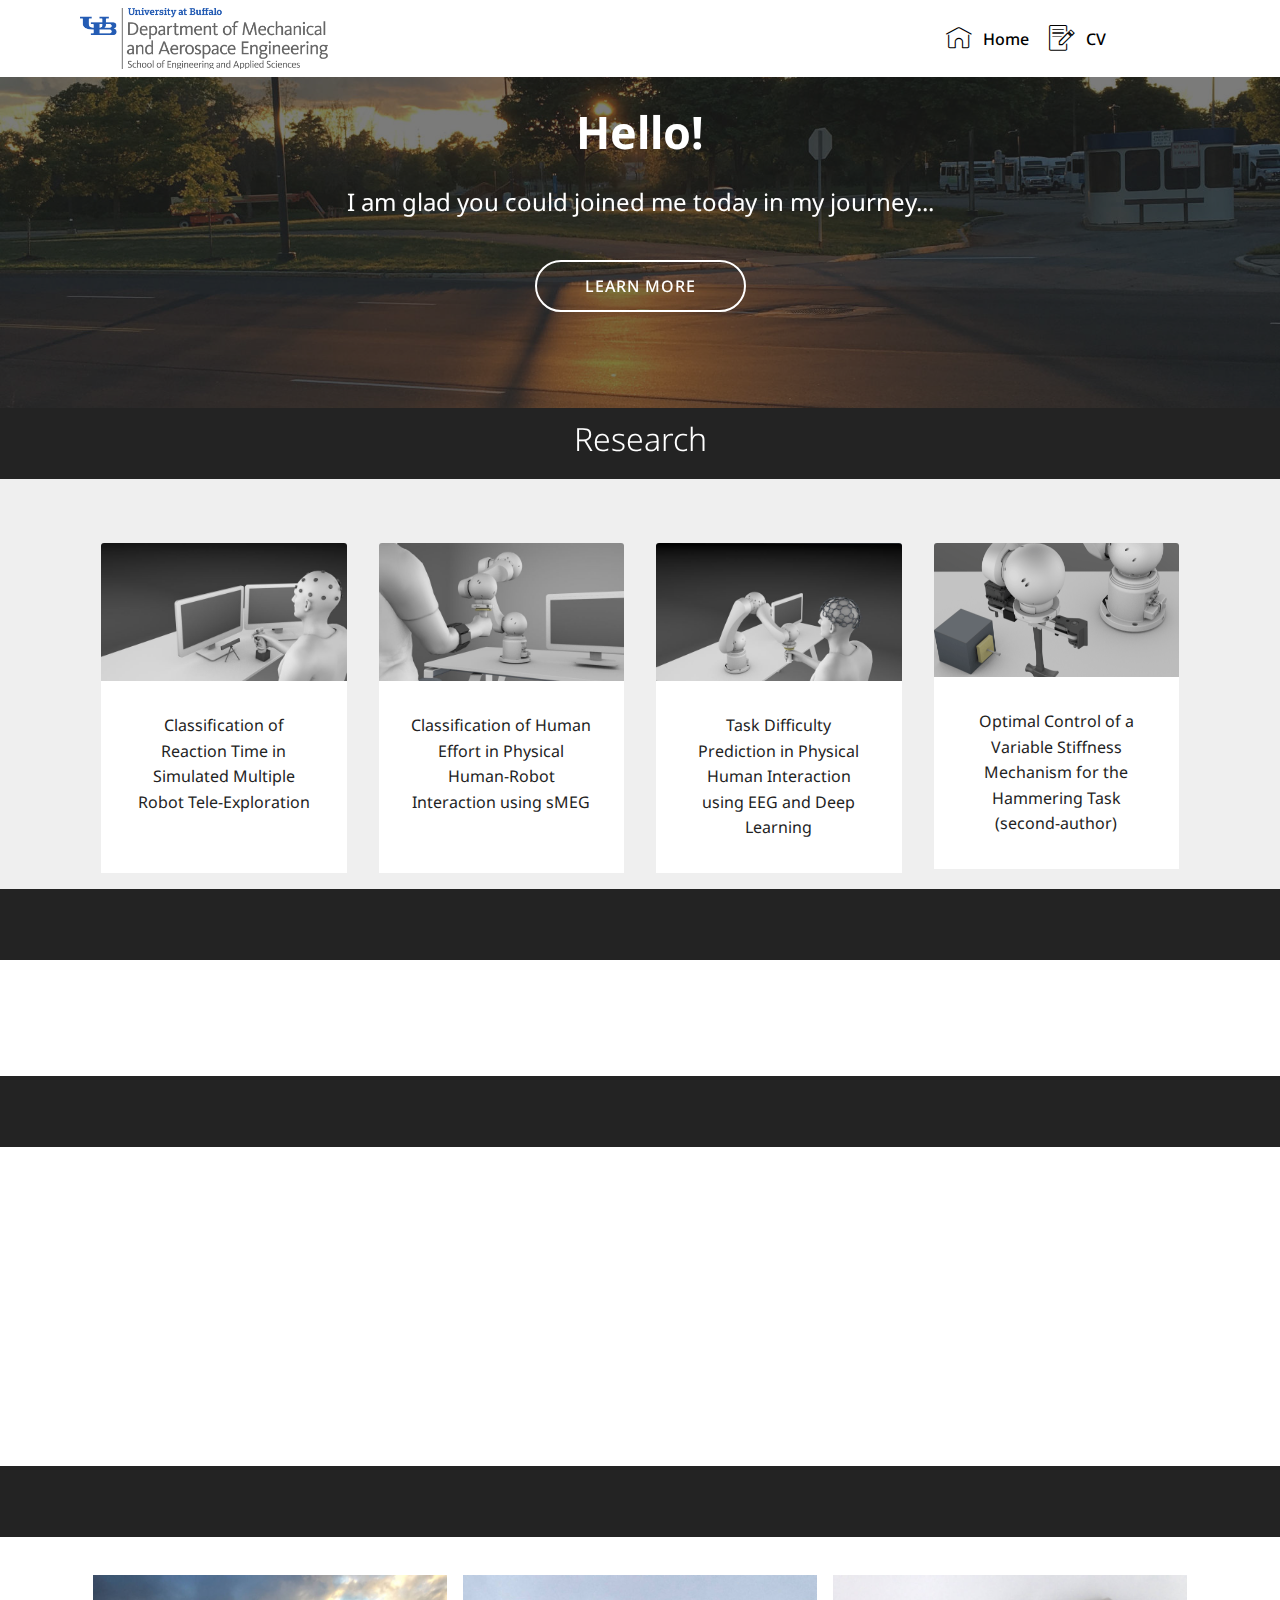
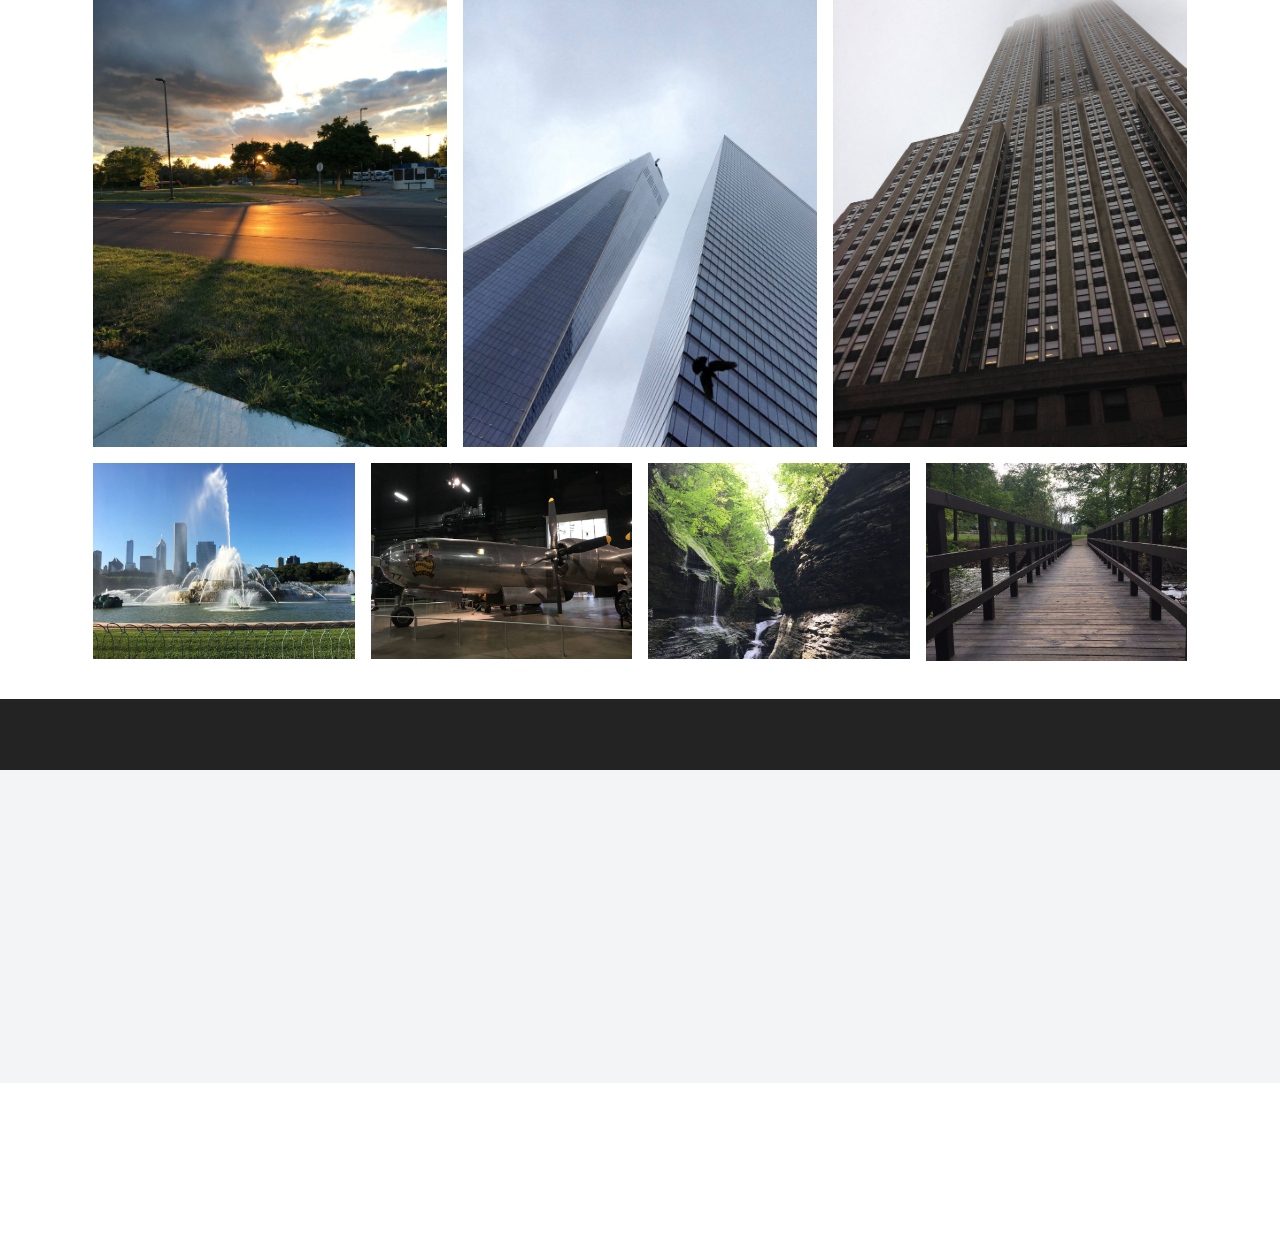
==== commit f23b4df2: "create github pages" ====
--- a/index.html
+++ b/index.html
@@ -10,13 +10,18 @@
   <meta name="description" content="">
   
   <title>Home</title>
+  <link rel="stylesheet" href="assets/font-awesome-solid/../css/fontawesome.min.css">
+  <link rel="stylesheet" href="assets/font-awesome-solid/css/solid.min.css">
+  <link rel="stylesheet" href="assets/font-awesome-brands/../css/fontawesome.min.css">
+  <link rel="stylesheet" href="assets/font-awesome-brands/css/brands.min.css">
+  <link rel="stylesheet" href="assets/themify/css/themify-icons.css">
   <link rel="stylesheet" href="assets/web/assets/mobirise-icons/mobirise-icons.css">
   <link rel="stylesheet" href="assets/bootstrap/css/bootstrap.min.css">
   <link rel="stylesheet" href="assets/bootstrap/css/bootstrap-grid.min.css">
   <link rel="stylesheet" href="assets/bootstrap/css/bootstrap-reboot.min.css">
-  <link rel="stylesheet" href="assets/socicon/css/styles.css">
   <link rel="stylesheet" href="assets/dropdown/css/style.css">
   <link rel="stylesheet" href="assets/animatecss/animate.min.css">
+  <link rel="stylesheet" href="assets/socicon/css/styles.css">
   <link rel="stylesheet" href="assets/tether/tether.min.css">
   <link rel="stylesheet" href="assets/theme/css/style.css">
   <link rel="stylesheet" href="assets/gallery/style.css">
@@ -61,7 +66,7 @@
     </nav>
 </section>
 
-<section class="engine"><a href="https://mobirise.info/f">simple web maker</a></section><section class="header1 cid-rzb4KADcMm mbr-parallax-background" id="header16-13">
+<section class="engine"><a href="https://mobirise.info/z">best free css templates</a></section><section class="header1 cid-rzb4KADcMm mbr-parallax-background" id="header16-13">
 
     
 
@@ -171,6 +176,70 @@
             </div>
         </div>
     </div>
+</section>
+
+<section class="mbr-section content4 cid-rMGjXH4hnn" id="content4-2k">
+
+    
+
+    <div class="container">
+        <div class="media-container-row">
+            <div class="title col-12 col-md-8">
+                <h2 class="align-center pb-3 mbr-fonts-style display-2">Skills</h2>
+                
+                
+            </div>
+        </div>
+    </div>
+</section>
+
+<section class="features1 cid-rMGqOwnC4U" id="features1-2r">
+    
+    
+
+    
+    <div class="container">
+        <div class="media-container-row">
+
+            <div class="card p-3 col-12 col-md-6 col-lg-4">
+                <div class="card-img pb-3">
+                    <span class="mbr-iconfont fa-python fab"></span>
+                </div>
+                <div class="card-box">
+                    <h4 class="card-title py-3 mbr-fonts-style display-5">
+                        Python</h4>
+                    
+                </div>
+            </div>
+
+            <div class="card p-3 col-12 col-md-6 col-lg-4">
+                <div class="card-img pb-3">
+                    <span class="mbr-iconfont ti-stats-up"></span>
+                </div>
+                <div class="card-box">
+                    <h4 class="card-title py-3 mbr-fonts-style display-5">
+                        Statistics</h4>
+                    
+                </div>
+            </div>
+
+            <div class="card p-3 col-12 col-md-6 col-lg-4">
+                <div class="card-img pb-3">
+                    <span class="mbr-iconfont fa-robot fas"></span>
+                </div>
+                <div class="card-box">
+                    <h4 class="card-title py-3 mbr-fonts-style display-5">
+                        Robotics</h4>
+                    
+                </div>
+            </div>
+
+            
+
+        </div>
+
+    </div>
+
 </section>
 
 <section class="mbr-section content4 cid-rzBqlRdBcp" id="content4-21">
@@ -326,23 +395,23 @@
   <script src="assets/web/assets/jquery/jquery.min.js"></script>
   <script src="assets/popper/popper.min.js"></script>
   <script src="assets/bootstrap/js/bootstrap.min.js"></script>
-  <script src="assets/smoothscroll/smooth-scroll.js"></script>
-  <script src="assets/vimeoplayer/jquery.mb.vimeo_player.js"></script>
   <script src="assets/dropdown/js/nav-dropdown.js"></script>
   <script src="assets/dropdown/js/navbar-dropdown.js"></script>
   <script src="assets/touchswipe/jquery.touch-swipe.min.js"></script>
-  <script src="assets/tether/tether.min.js"></script>
-  <script src="assets/parallax/jarallax.min.js"></script>
+  <script src="assets/viewportchecker/jquery.viewportchecker.js"></script>
   <script src="assets/mbr-popup-btns/mbr-popup-btns.js"></script>
   <script src="assets/masonry/masonry.pkgd.min.js"></script>
   <script src="assets/imagesloaded/imagesloaded.pkgd.min.js"></script>
   <script src="assets/bootstrapcarouselswipe/bootstrap-carousel-swipe.js"></script>
-  <script src="assets/viewportchecker/jquery.viewportchecker.js"></script>
+  <script src="assets/smoothscroll/smooth-scroll.js"></script>
+  <script src="assets/vimeoplayer/jquery.mb.vimeo_player.js"></script>
+  <script src="assets/tether/tether.min.js"></script>
+  <script src="assets/parallax/jarallax.min.js"></script>
   <script src="assets/witsec-mailform/witsec-mailform.js"></script>
   <script src="assets/theme/js/script.js"></script>
+  <script src="assets/slidervideo/script.js"></script>
   <script src="assets/gallery/player.min.js"></script>
   <script src="assets/gallery/script.js"></script>
-  <script src="assets/slidervideo/script.js"></script>
   
   
   <input name="animation" type="hidden">
--- a/assets/mobirise/css/mbr-additional.css
+++ b/assets/mobirise/css/mbr-additional.css
@@ -1228,6 +1228,35 @@
 .cid-rzAzFXCi2n .mbr-text {
   text-align: center;
   color: #232323;
+}
+.cid-rMGjXH4hnn {
+  padding-top: 15px;
+  padding-bottom: 0px;
+  background-color: #232323;
+}
+.cid-rMGjXH4hnn .mbr-section-subtitle {
+  color: #767676;
+}
+.cid-rMGjXH4hnn H2 {
+  color: #ffffff;
+}
+.cid-rMGqOwnC4U {
+  padding-top: 0px;
+  padding-bottom: 0px;
+  background-color: #ffffff;
+}
+.cid-rMGqOwnC4U .mbr-text {
+  color: #767676;
+}
+.cid-rMGqOwnC4U h4 {
+  text-align: center;
+}
+.cid-rMGqOwnC4U p {
+  text-align: center;
+}
+.cid-rMGqOwnC4U .card-img span {
+  font-size: 96px;
+  color: #005BBB;
 }
 .cid-rzBqlRdBcp {
   padding-top: 15px;
--- a/assets/mobirise/css/mbr-additional.css
+++ b/assets/mobirise/css/mbr-additional.css
@@ -1228,6 +1228,35 @@
 .cid-rzAzFXCi2n .mbr-text {
   text-align: center;
   color: #232323;
+}
+.cid-rMGjXH4hnn {
+  padding-top: 15px;
+  padding-bottom: 0px;
+  background-color: #232323;
+}
+.cid-rMGjXH4hnn .mbr-section-subtitle {
+  color: #767676;
+}
+.cid-rMGjXH4hnn H2 {
+  color: #ffffff;
+}
+.cid-rMGqOwnC4U {
+  padding-top: 0px;
+  padding-bottom: 0px;
+  background-color: #ffffff;
+}
+.cid-rMGqOwnC4U .mbr-text {
+  color: #767676;
+}
+.cid-rMGqOwnC4U h4 {
+  text-align: center;
+}
+.cid-rMGqOwnC4U p {
+  text-align: center;
+}
+.cid-rMGqOwnC4U .card-img span {
+  font-size: 96px;
+  color: #005BBB;
 }
 .cid-rzBqlRdBcp {
   padding-top: 15px;
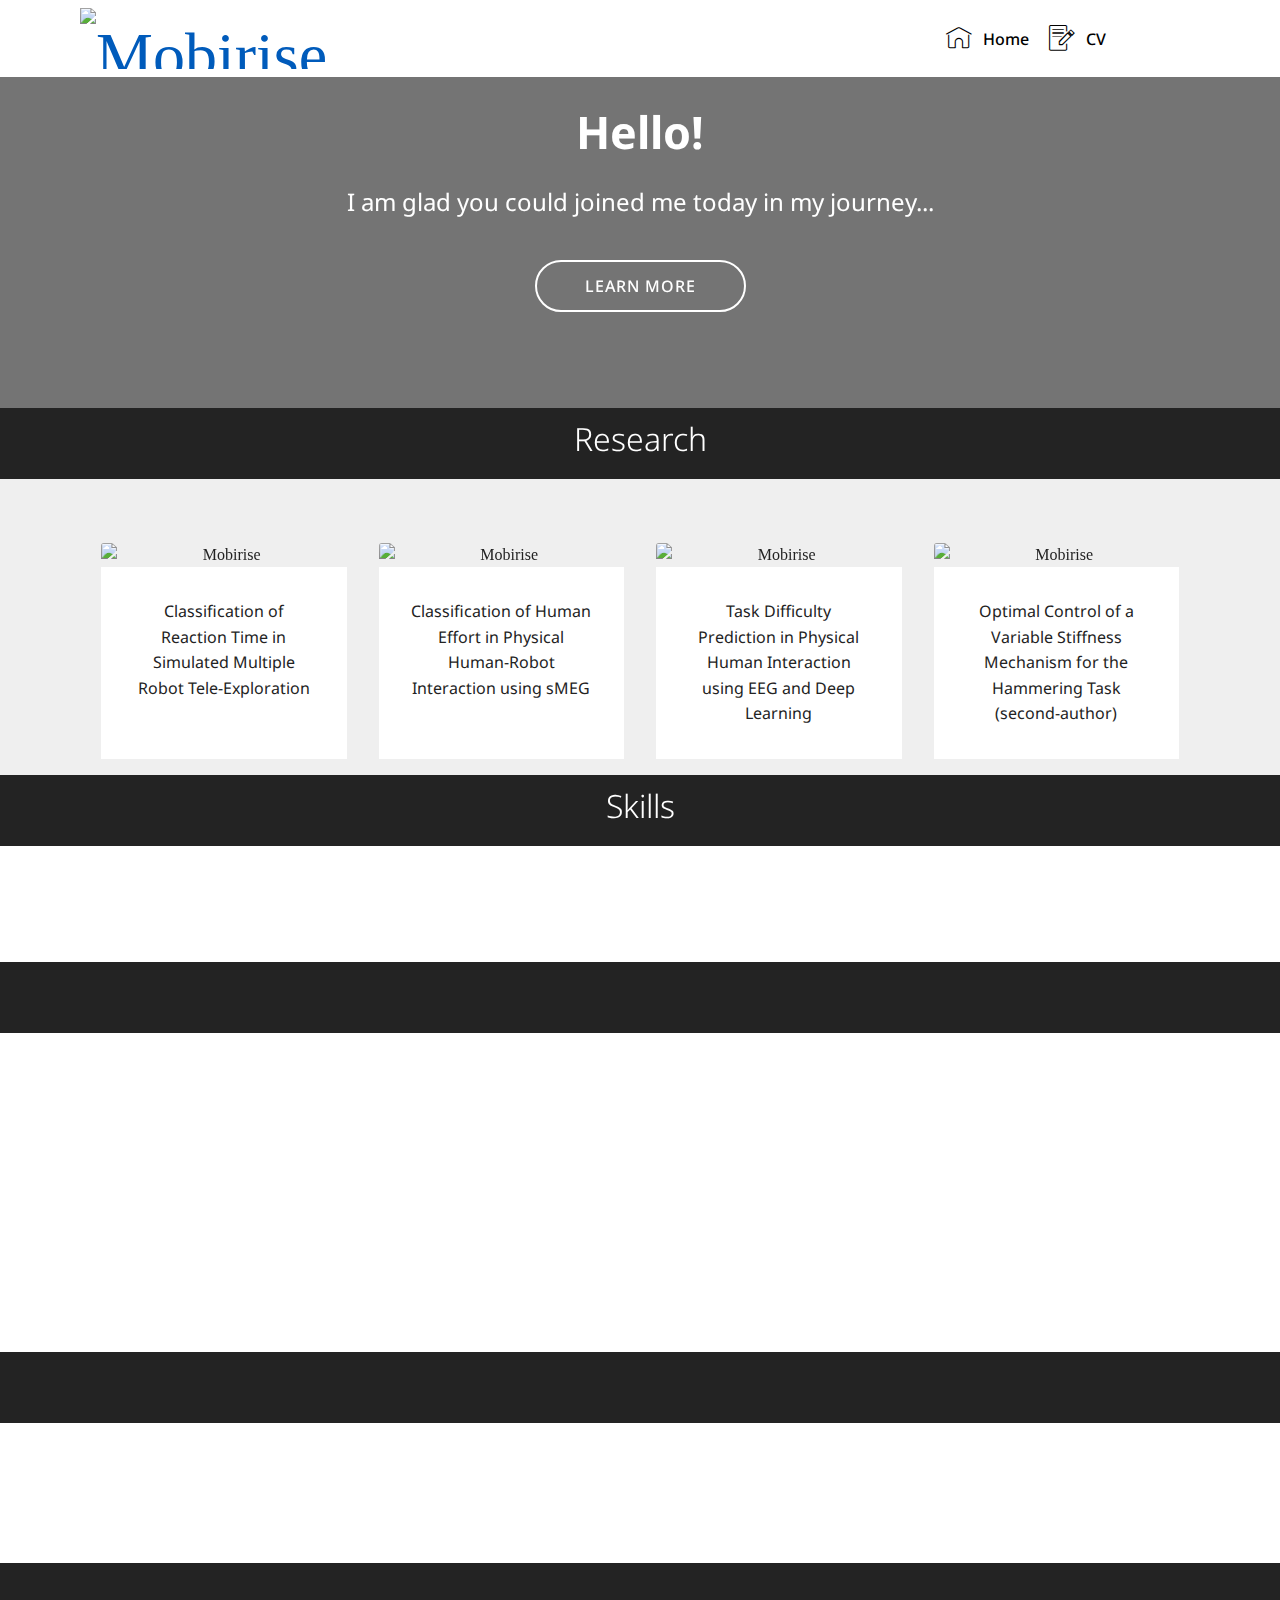
==== commit f5a2eabf: "create github pages" ====
--- a/index.html
+++ b/index.html
@@ -66,7 +66,7 @@
     </nav>
 </section>
 
-<section class="engine"><a href="https://mobirise.info/z">best free css templates</a></section><section class="header1 cid-rzb4KADcMm mbr-parallax-background" id="header16-13">
+<section class="engine"><a href="https://mobirise.info/w">html5 templates</a></section><section class="header1 cid-rzb4KADcMm mbr-parallax-background" id="header16-13">
 
     
 
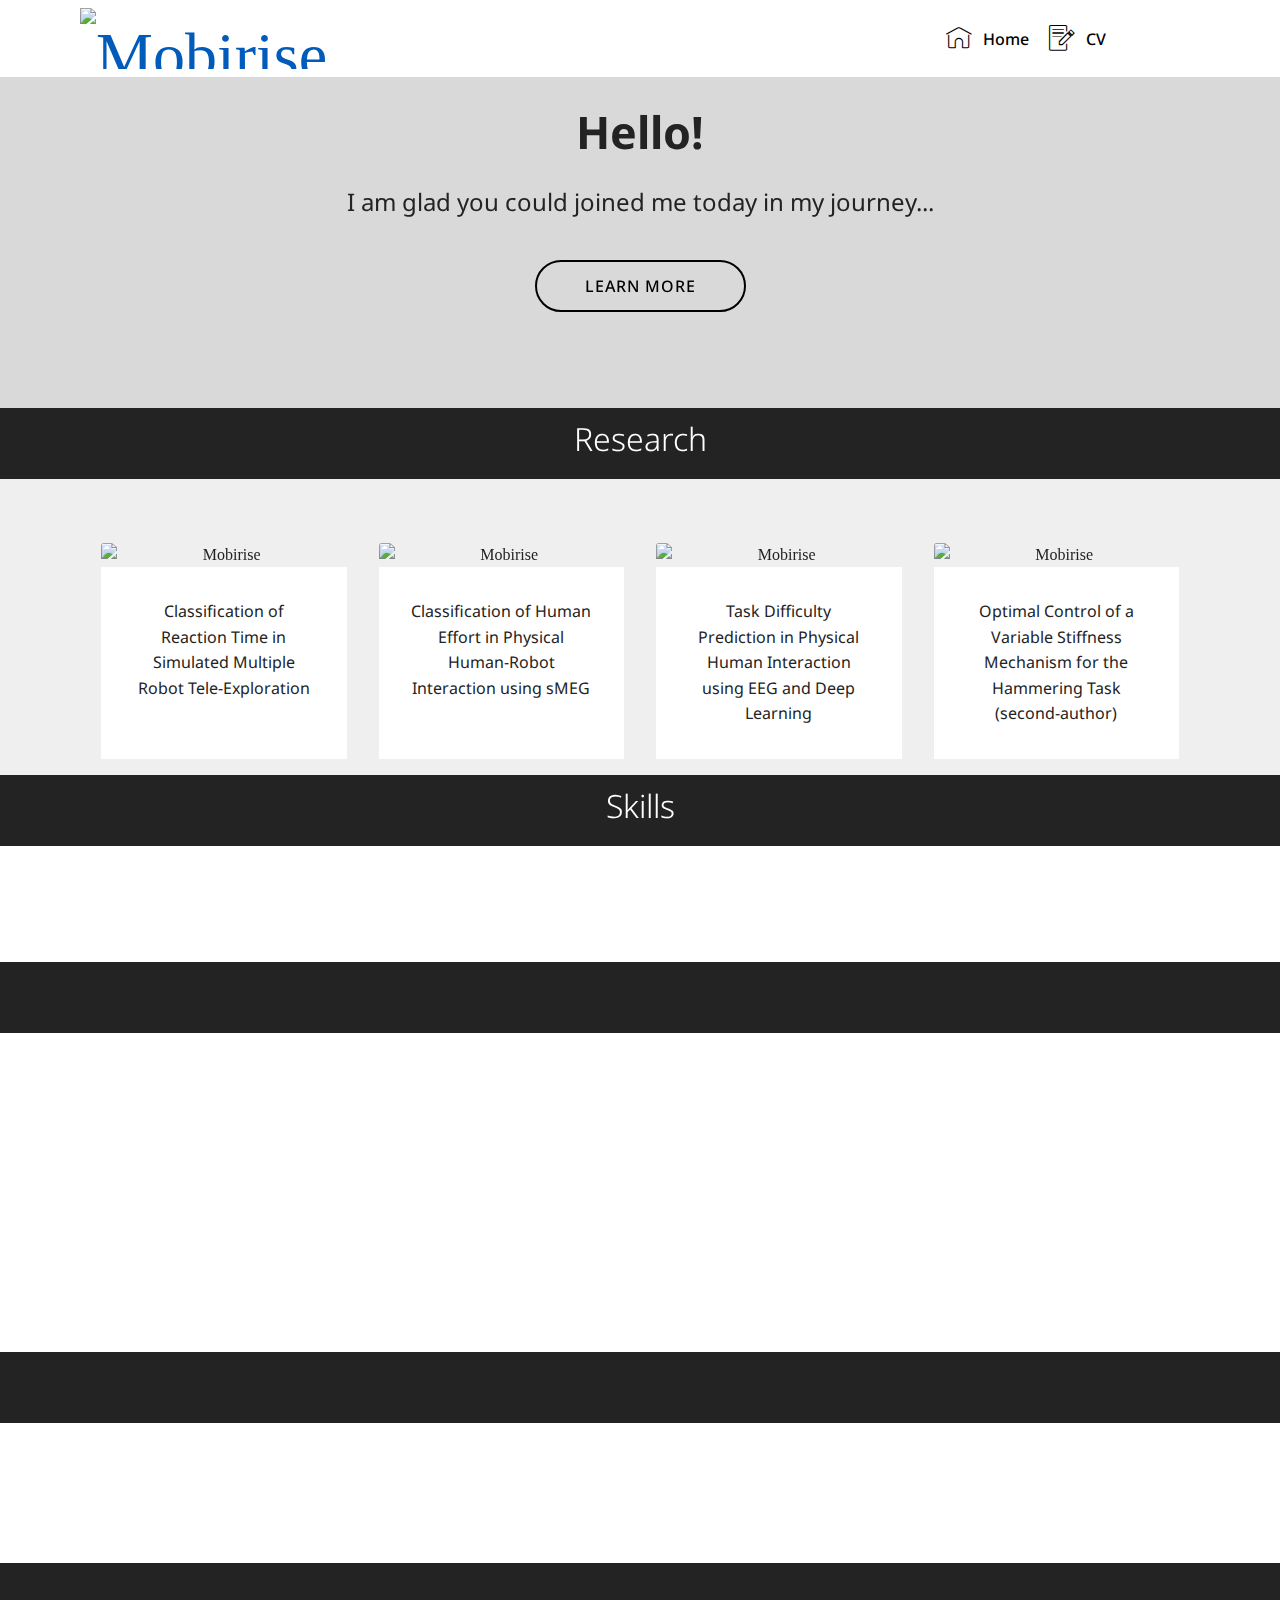
==== commit ce77225d: "create github pages" ====
--- a/index.html
+++ b/index.html
@@ -66,11 +66,11 @@
     </nav>
 </section>
 
-<section class="engine"><a href="https://mobirise.info/w">html5 templates</a></section><section class="header1 cid-rzb4KADcMm mbr-parallax-background" id="header16-13">
-
-    
-
-    <div class="mbr-overlay" style="opacity: 0.6; background-color: rgb(35, 35, 35);">
+<section class="engine"><a href="https://mobirise.info/o">portfolio site templates</a></section><section class="header1 cid-rzb4KADcMm mbr-parallax-background" id="header16-13">
+
+    
+
+    <div class="mbr-overlay" style="opacity: 0.6; background-color: rgb(204, 204, 204);">
     </div>
 
     <div class="container">
@@ -81,7 +81,7 @@
                 </h1>
                 
                 <p class="mbr-text pb-3 mbr-fonts-style display-5">I am glad you could joined me today in my journey...</p>
-                <div class="mbr-section-btn"><a class="btn btn-md btn-white-outline display-4" href="index.html#features18-1q">LEARN MORE</a></div>
+                <div class="mbr-section-btn"><a class="btn btn-md btn-black-outline display-4" href="index.html#features18-1q">LEARN MORE</a></div>
             </div>
         </div>
     </div>
@@ -384,7 +384,7 @@
             </div>
             <div class="row row-copirayt">
                 <p class="mbr-text mb-0 mbr-fonts-style mbr-white align-center display-7">
-                    © Copyright 2019 Hemanth - All Rights Reserved
+                    © Copyright 2020 Hemanth - All Rights Reserved
                 </p>
             </div>
         </div>
@@ -414,6 +414,7 @@
   <script src="assets/gallery/script.js"></script>
   
   
-  <input name="animation" type="hidden">
+ <div id="scrollToTop" class="scrollToTop mbr-arrow-up"><a style="text-align: center;"><i class="mbr-arrow-up-icon mbr-arrow-up-icon-cm cm-icon cm-icon-smallarrow-up"></i></a></div>
+    <input name="animation" type="hidden">
   </body>
 </html>--- a/assets/mobirise/css/mbr-additional.css
+++ b/assets/mobirise/css/mbr-additional.css
@@ -542,8 +542,8 @@
   color: #dfd9c6;
 }
 /* Scroll to top button*/
-.scrollToTop_wraper {
-  display: none;
+#scrollToTop a {
+  border-radius: 100px;
 }
 .form-control {
   font-family: 'Noto Sans', sans-serif;
@@ -1120,17 +1120,17 @@
 .cid-rzb4KADcMm {
   padding-top: 105px;
   padding-bottom: 90px;
-  background-image: url("../../../assets/images/img-8356-2000x2667.jpg");
+  background-image: url("../../../assets/images/pattern-3a-blue-2000x1295.png");
 }
 .cid-rzb4KADcMm P {
   color: #767676;
 }
 .cid-rzb4KADcMm H1 {
-  color: #ffffff;
+  color: #232323;
 }
 .cid-rzb4KADcMm .mbr-text,
 .cid-rzb4KADcMm .mbr-section-btn {
-  color: #ffffff;
+  color: #232323;
 }
 .cid-rzBqbcM8lG {
   padding-top: 15px;
@@ -1534,7 +1534,7 @@
 .cid-rzb6oPEtzv {
   padding-top: 75px;
   padding-bottom: 30px;
-  background-color: #ffffff;
+  background-image: url("../../../assets/images/pattern-3a-blue-2000x1295.png");
 }
 .cid-rzb6oPEtzv h2 {
   text-align: left;
@@ -1604,6 +1604,9 @@
   .cid-rzb6oPEtzv .card-img span {
     font-size: 40px !important;
   }
+}
+.cid-rzb6oPEtzv P {
+  color: #232323;
 }
 .cid-rzAF2uXlU7 {
   padding-top: 30px;
@@ -2122,7 +2125,7 @@
 .cid-rzbbzCRDNn {
   padding-top: 30px;
   padding-bottom: 30px;
-  background-color: #ffffff;
+  background-image: url("../../../assets/images/pattern-3a-blue-2000x1295.png");
 }
 .cid-rzbbzCRDNn h2 {
   text-align: left;
@@ -2192,6 +2195,9 @@
   .cid-rzbbzCRDNn .card-img span {
     font-size: 40px !important;
   }
+}
+.cid-rzbbzCRDNn P {
+  color: #232323;
 }
 .cid-rzAF2uXlU7 {
   padding-top: 30px;
@@ -2710,7 +2716,7 @@
 .cid-rzAy0wkk9K {
   padding-top: 30px;
   padding-bottom: 45px;
-  background-color: #ffffff;
+  background-image: url("../../../assets/images/pattern-3a-blue-2000x1295.png");
 }
 .cid-rzAy0wkk9K h2 {
   text-align: left;
@@ -2780,6 +2786,9 @@
   .cid-rzAy0wkk9K .card-img span {
     font-size: 40px !important;
   }
+}
+.cid-rzAy0wkk9K P {
+  color: #232323;
 }
 .cid-rzAF2uXlU7 {
   padding-top: 30px;
@@ -3298,7 +3307,7 @@
 .cid-rCRmDGcHck {
   padding-top: 30px;
   padding-bottom: 30px;
-  background-color: #ffffff;
+  background-image: url("../../../assets/images/pattern-3a-blue-2000x1295.png");
 }
 .cid-rCRmDGcHck h2 {
   text-align: left;
@@ -3368,6 +3377,9 @@
   .cid-rCRmDGcHck .card-img span {
     font-size: 40px !important;
   }
+}
+.cid-rCRmDGcHck P {
+  color: #232323;
 }
 .cid-rCRmDH5x71 {
   padding-top: 30px;
--- a/assets/mobirise/css/mbr-additional.css
+++ b/assets/mobirise/css/mbr-additional.css
@@ -542,8 +542,8 @@
   color: #dfd9c6;
 }
 /* Scroll to top button*/
-.scrollToTop_wraper {
-  display: none;
+#scrollToTop a {
+  border-radius: 100px;
 }
 .form-control {
   font-family: 'Noto Sans', sans-serif;
@@ -1120,17 +1120,17 @@
 .cid-rzb4KADcMm {
   padding-top: 105px;
   padding-bottom: 90px;
-  background-image: url("../../../assets/images/img-8356-2000x2667.jpg");
+  background-image: url("../../../assets/images/pattern-3a-blue-2000x1295.png");
 }
 .cid-rzb4KADcMm P {
   color: #767676;
 }
 .cid-rzb4KADcMm H1 {
-  color: #ffffff;
+  color: #232323;
 }
 .cid-rzb4KADcMm .mbr-text,
 .cid-rzb4KADcMm .mbr-section-btn {
-  color: #ffffff;
+  color: #232323;
 }
 .cid-rzBqbcM8lG {
   padding-top: 15px;
@@ -1534,7 +1534,7 @@
 .cid-rzb6oPEtzv {
   padding-top: 75px;
   padding-bottom: 30px;
-  background-color: #ffffff;
+  background-image: url("../../../assets/images/pattern-3a-blue-2000x1295.png");
 }
 .cid-rzb6oPEtzv h2 {
   text-align: left;
@@ -1604,6 +1604,9 @@
   .cid-rzb6oPEtzv .card-img span {
     font-size: 40px !important;
   }
+}
+.cid-rzb6oPEtzv P {
+  color: #232323;
 }
 .cid-rzAF2uXlU7 {
   padding-top: 30px;
@@ -2122,7 +2125,7 @@
 .cid-rzbbzCRDNn {
   padding-top: 30px;
   padding-bottom: 30px;
-  background-color: #ffffff;
+  background-image: url("../../../assets/images/pattern-3a-blue-2000x1295.png");
 }
 .cid-rzbbzCRDNn h2 {
   text-align: left;
@@ -2192,6 +2195,9 @@
   .cid-rzbbzCRDNn .card-img span {
     font-size: 40px !important;
   }
+}
+.cid-rzbbzCRDNn P {
+  color: #232323;
 }
 .cid-rzAF2uXlU7 {
   padding-top: 30px;
@@ -2710,7 +2716,7 @@
 .cid-rzAy0wkk9K {
   padding-top: 30px;
   padding-bottom: 45px;
-  background-color: #ffffff;
+  background-image: url("../../../assets/images/pattern-3a-blue-2000x1295.png");
 }
 .cid-rzAy0wkk9K h2 {
   text-align: left;
@@ -2780,6 +2786,9 @@
   .cid-rzAy0wkk9K .card-img span {
     font-size: 40px !important;
   }
+}
+.cid-rzAy0wkk9K P {
+  color: #232323;
 }
 .cid-rzAF2uXlU7 {
   padding-top: 30px;
@@ -3298,7 +3307,7 @@
 .cid-rCRmDGcHck {
   padding-top: 30px;
   padding-bottom: 30px;
-  background-color: #ffffff;
+  background-image: url("../../../assets/images/pattern-3a-blue-2000x1295.png");
 }
 .cid-rCRmDGcHck h2 {
   text-align: left;
@@ -3368,6 +3377,9 @@
   .cid-rCRmDGcHck .card-img span {
     font-size: 40px !important;
   }
+}
+.cid-rCRmDGcHck P {
+  color: #232323;
 }
 .cid-rCRmDH5x71 {
   padding-top: 30px;
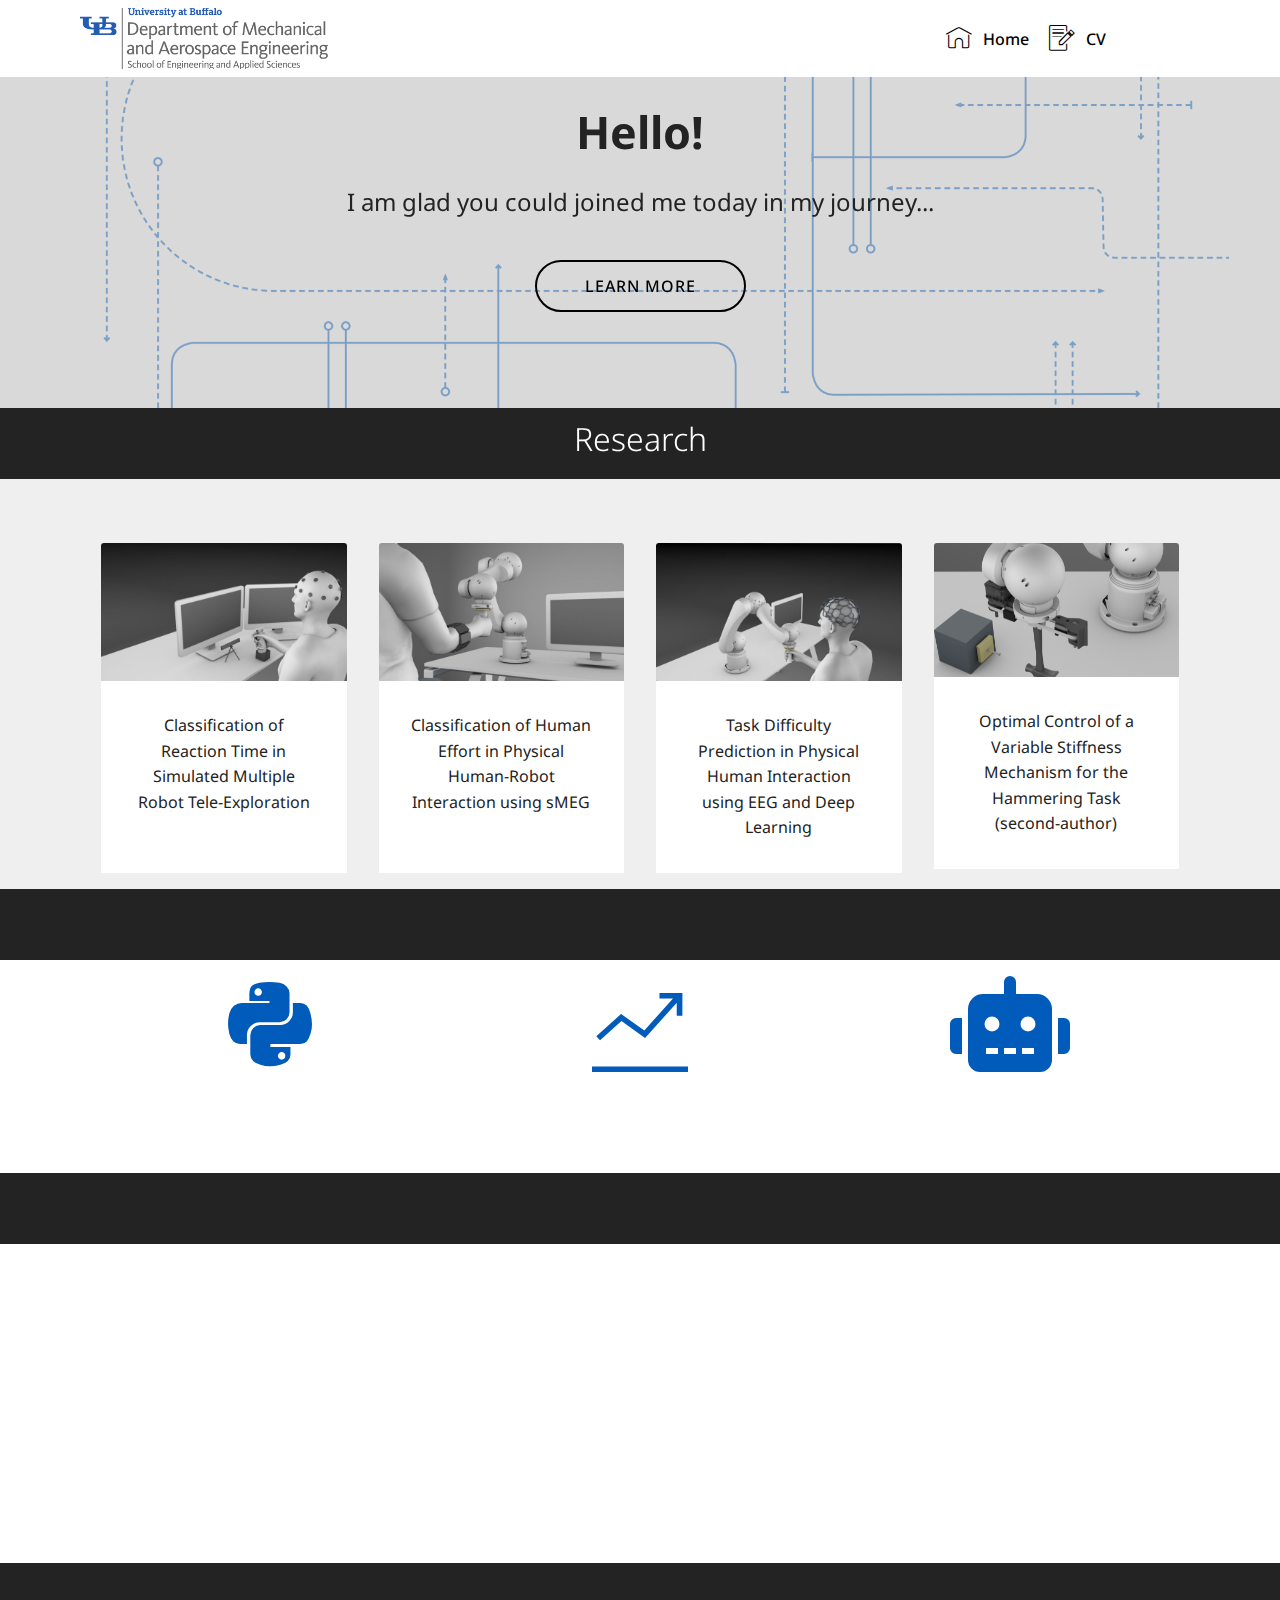
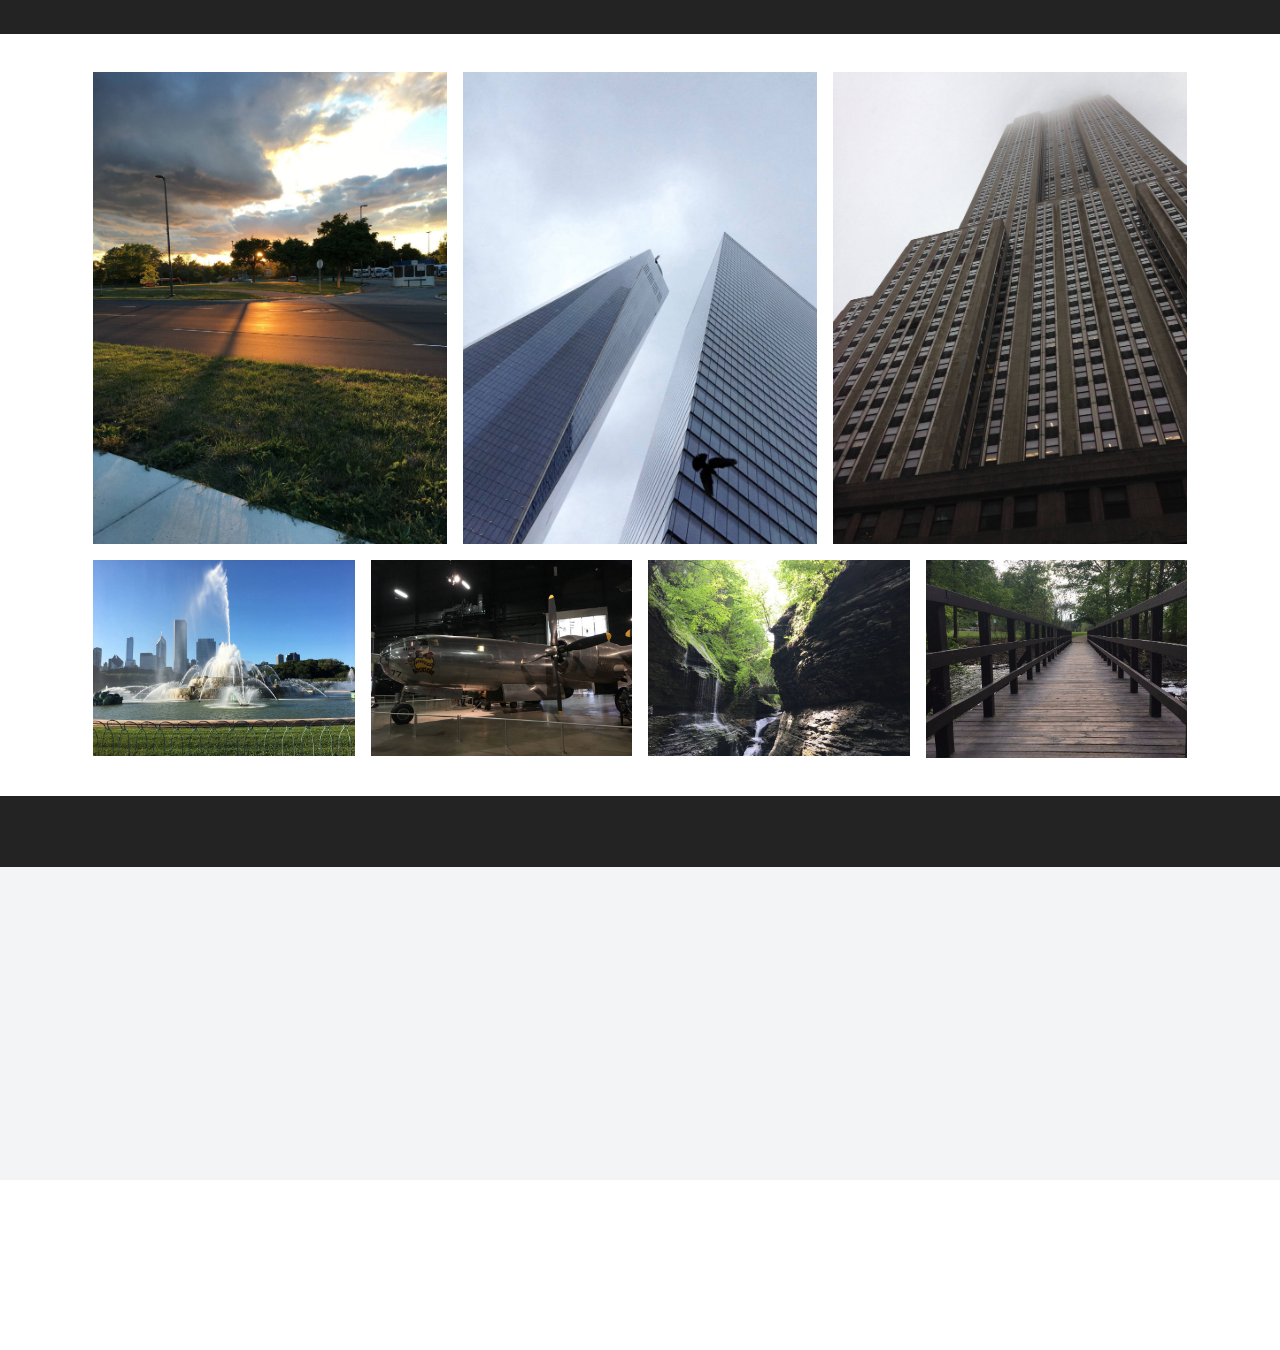
==== commit 214eb810: "HTML Pages and Font" ====
--- a/index.html
+++ b/index.html
@@ -66,7 +66,7 @@
     </nav>
 </section>
 
-<section class="engine"><a href="https://mobirise.info/o">portfolio site templates</a></section><section class="header1 cid-rzb4KADcMm mbr-parallax-background" id="header16-13">
+<section class="engine"><a href="https://mobirise.info/o">portfolio web templates</a></section><section class="header1 cid-rzb4KADcMm mbr-parallax-background" id="header16-13">
 
     
 
--- a/assets/font-awesome-solid/css/solid.min.css
+++ b/assets/font-awesome-solid/css/solid.min.css
@@ -0,0 +1,5 @@
+/*!
+ * Font Awesome Free 5.5.0 by @fontawesome - https://fontawesome.com
+ * License - https://fontawesome.com/license/free (Icons: CC BY 4.0, Fonts: SIL OFL 1.1, Code: MIT License)
+ */
+@font-face{font-family:"Font Awesome 5 Free";font-style:normal;font-weight:900;src:url(../fonts/fa-solid-900.eot);src:url(../fonts/fa-solid-900.eot?#iefix) format("embedded-opentype"),url(../fonts/fa-solid-900.woff2) format("woff2"),url(../fonts/fa-solid-900.woff) format("woff"),url(../fonts/fa-solid-900.ttf) format("truetype"),url(../fonts/fa-solid-900.svg#fontawesome) format("svg")}.fa,.fas{font-family:"Font Awesome 5 Free";font-weight:900}--- a/assets/font-awesome-brands/css/brands.min.css
+++ b/assets/font-awesome-brands/css/brands.min.css
@@ -0,0 +1,5 @@
+/*!
+ * Font Awesome Free 5.5.0 by @fontawesome - https://fontawesome.com
+ * License - https://fontawesome.com/license/free (Icons: CC BY 4.0, Fonts: SIL OFL 1.1, Code: MIT License)
+ */
+@font-face{font-family:"Font Awesome 5 Brands";font-style:normal;font-weight:normal;src:url(../fonts/fa-brands-400.eot);src:url(../fonts/fa-brands-400.eot?#iefix) format("embedded-opentype"),url(../fonts/fa-brands-400.woff2) format("woff2"),url(../fonts/fa-brands-400.woff) format("woff"),url(../fonts/fa-brands-400.ttf) format("truetype"),url(../fonts/fa-brands-400.svg#fontawesome) format("svg")}.fab{font-family:"Font Awesome 5 Brands"}--- a/assets/themify/css/themify-icons.css
+++ b/assets/themify/css/themify-icons.css
@@ -0,0 +1,1081 @@
+@font-face {
+	font-family: 'themify';
+	src:url('../fonts/themify.eot?-fvbane');
+	src:url('../fonts/themify.eot?#iefix-fvbane') format('embedded-opentype'),
+		url('../fonts/themify.woff?-fvbane') format('woff'),
+		url('../fonts/themify.ttf?-fvbane') format('truetype'),
+		url('../fonts/themify.svg?-fvbane#themify') format('svg');
+	font-weight: normal;
+	font-style: normal;
+}
+
+[class^="ti-"], [class*=" ti-"] {
+	font-family: 'themify';
+	speak: none;
+	font-style: normal;
+	font-weight: normal;
+	font-variant: normal;
+	text-transform: none;
+	line-height: 1;
+
+	/* Better Font Rendering =========== */
+	-webkit-font-smoothing: antialiased;
+	-moz-osx-font-smoothing: grayscale;
+}
+
+.ti-wand:before {
+	content: "\e600";
+}
+.ti-volume:before {
+	content: "\e601";
+}
+.ti-user:before {
+	content: "\e602";
+}
+.ti-unlock:before {
+	content: "\e603";
+}
+.ti-unlink:before {
+	content: "\e604";
+}
+.ti-trash:before {
+	content: "\e605";
+}
+.ti-thought:before {
+	content: "\e606";
+}
+.ti-target:before {
+	content: "\e607";
+}
+.ti-tag:before {
+	content: "\e608";
+}
+.ti-tablet:before {
+	content: "\e609";
+}
+.ti-star:before {
+	content: "\e60a";
+}
+.ti-spray:before {
+	content: "\e60b";
+}
+.ti-signal:before {
+	content: "\e60c";
+}
+.ti-shopping-cart:before {
+	content: "\e60d";
+}
+.ti-shopping-cart-full:before {
+	content: "\e60e";
+}
+.ti-settings:before {
+	content: "\e60f";
+}
+.ti-search:before {
+	content: "\e610";
+}
+.ti-zoom-in:before {
+	content: "\e611";
+}
+.ti-zoom-out:before {
+	content: "\e612";
+}
+.ti-cut:before {
+	content: "\e613";
+}
+.ti-ruler:before {
+	content: "\e614";
+}
+.ti-ruler-pencil:before {
+	content: "\e615";
+}
+.ti-ruler-alt:before {
+	content: "\e616";
+}
+.ti-bookmark:before {
+	content: "\e617";
+}
+.ti-bookmark-alt:before {
+	content: "\e618";
+}
+.ti-reload:before {
+	content: "\e619";
+}
+.ti-plus:before {
+	content: "\e61a";
+}
+.ti-pin:before {
+	content: "\e61b";
+}
+.ti-pencil:before {
+	content: "\e61c";
+}
+.ti-pencil-alt:before {
+	content: "\e61d";
+}
+.ti-paint-roller:before {
+	content: "\e61e";
+}
+.ti-paint-bucket:before {
+	content: "\e61f";
+}
+.ti-na:before {
+	content: "\e620";
+}
+.ti-mobile:before {
+	content: "\e621";
+}
+.ti-minus:before {
+	content: "\e622";
+}
+.ti-medall:before {
+	content: "\e623";
+}
+.ti-medall-alt:before {
+	content: "\e624";
+}
+.ti-marker:before {
+	content: "\e625";
+}
+.ti-marker-alt:before {
+	content: "\e626";
+}
+.ti-arrow-up:before {
+	content: "\e627";
+}
+.ti-arrow-right:before {
+	content: "\e628";
+}
+.ti-arrow-left:before {
+	content: "\e629";
+}
+.ti-arrow-down:before {
+	content: "\e62a";
+}
+.ti-lock:before {
+	content: "\e62b";
+}
+.ti-location-arrow:before {
+	content: "\e62c";
+}
+.ti-link:before {
+	content: "\e62d";
+}
+.ti-layout:before {
+	content: "\e62e";
+}
+.ti-layers:before {
+	content: "\e62f";
+}
+.ti-layers-alt:before {
+	content: "\e630";
+}
+.ti-key:before {
+	content: "\e631";
+}
+.ti-import:before {
+	content: "\e632";
+}
+.ti-image:before {
+	content: "\e633";
+}
+.ti-heart:before {
+	content: "\e634";
+}
+.ti-heart-broken:before {
+	content: "\e635";
+}
+.ti-hand-stop:before {
+	content: "\e636";
+}
+.ti-hand-open:before {
+	content: "\e637";
+}
+.ti-hand-drag:before {
+	content: "\e638";
+}
+.ti-folder:before {
+	content: "\e639";
+}
+.ti-flag:before {
+	content: "\e63a";
+}
+.ti-flag-alt:before {
+	content: "\e63b";
+}
+.ti-flag-alt-2:before {
+	content: "\e63c";
+}
+.ti-eye:before {
+	content: "\e63d";
+}
+.ti-export:before {
+	content: "\e63e";
+}
+.ti-exchange-vertical:before {
+	content: "\e63f";
+}
+.ti-desktop:before {
+	content: "\e640";
+}
+.ti-cup:before {
+	content: "\e641";
+}
+.ti-crown:before {
+	content: "\e642";
+}
+.ti-comments:before {
+	content: "\e643";
+}
+.ti-comment:before {
+	content: "\e644";
+}
+.ti-comment-alt:before {
+	content: "\e645";
+}
+.ti-close:before {
+	content: "\e646";
+}
+.ti-clip:before {
+	content: "\e647";
+}
+.ti-angle-up:before {
+	content: "\e648";
+}
+.ti-angle-right:before {
+	content: "\e649";
+}
+.ti-angle-left:before {
+	content: "\e64a";
+}
+.ti-angle-down:before {
+	content: "\e64b";
+}
+.ti-check:before {
+	content: "\e64c";
+}
+.ti-check-box:before {
+	content: "\e64d";
+}
+.ti-camera:before {
+	content: "\e64e";
+}
+.ti-announcement:before {
+	content: "\e64f";
+}
+.ti-brush:before {
+	content: "\e650";
+}
+.ti-briefcase:before {
+	content: "\e651";
+}
+.ti-bolt:before {
+	content: "\e652";
+}
+.ti-bolt-alt:before {
+	content: "\e653";
+}
+.ti-blackboard:before {
+	content: "\e654";
+}
+.ti-bag:before {
+	content: "\e655";
+}
+.ti-move:before {
+	content: "\e656";
+}
+.ti-arrows-vertical:before {
+	content: "\e657";
+}
+.ti-arrows-horizontal:before {
+	content: "\e658";
+}
+.ti-fullscreen:before {
+	content: "\e659";
+}
+.ti-arrow-top-right:before {
+	content: "\e65a";
+}
+.ti-arrow-top-left:before {
+	content: "\e65b";
+}
+.ti-arrow-circle-up:before {
+	content: "\e65c";
+}
+.ti-arrow-circle-right:before {
+	content: "\e65d";
+}
+.ti-arrow-circle-left:before {
+	content: "\e65e";
+}
+.ti-arrow-circle-down:before {
+	content: "\e65f";
+}
+.ti-angle-double-up:before {
+	content: "\e660";
+}
+.ti-angle-double-right:before {
+	content: "\e661";
+}
+.ti-angle-double-left:before {
+	content: "\e662";
+}
+.ti-angle-double-down:before {
+	content: "\e663";
+}
+.ti-zip:before {
+	content: "\e664";
+}
+.ti-world:before {
+	content: "\e665";
+}
+.ti-wheelchair:before {
+	content: "\e666";
+}
+.ti-view-list:before {
+	content: "\e667";
+}
+.ti-view-list-alt:before {
+	content: "\e668";
+}
+.ti-view-grid:before {
+	content: "\e669";
+}
+.ti-uppercase:before {
+	content: "\e66a";
+}
+.ti-upload:before {
+	content: "\e66b";
+}
+.ti-underline:before {
+	content: "\e66c";
+}
+.ti-truck:before {
+	content: "\e66d";
+}
+.ti-timer:before {
+	content: "\e66e";
+}
+.ti-ticket:before {
+	content: "\e66f";
+}
+.ti-thumb-up:before {
+	content: "\e670";
+}
+.ti-thumb-down:before {
+	content: "\e671";
+}
+.ti-text:before {
+	content: "\e672";
+}
+.ti-stats-up:before {
+	content: "\e673";
+}
+.ti-stats-down:before {
+	content: "\e674";
+}
+.ti-split-v:before {
+	content: "\e675";
+}
+.ti-split-h:before {
+	content: "\e676";
+}
+.ti-smallcap:before {
+	content: "\e677";
+}
+.ti-shine:before {
+	content: "\e678";
+}
+.ti-shift-right:before {
+	content: "\e679";
+}
+.ti-shift-left:before {
+	content: "\e67a";
+}
+.ti-shield:before {
+	content: "\e67b";
+}
+.ti-notepad:before {
+	content: "\e67c";
+}
+.ti-server:before {
+	content: "\e67d";
+}
+.ti-quote-right:before {
+	content: "\e67e";
+}
+.ti-quote-left:before {
+	content: "\e67f";
+}
+.ti-pulse:before {
+	content: "\e680";
+}
+.ti-printer:before {
+	content: "\e681";
+}
+.ti-power-off:before {
+	content: "\e682";
+}
+.ti-plug:before {
+	content: "\e683";
+}
+.ti-pie-chart:before {
+	content: "\e684";
+}
+.ti-paragraph:before {
+	content: "\e685";
+}
+.ti-panel:before {
+	content: "\e686";
+}
+.ti-package:before {
+	content: "\e687";
+}
+.ti-music:before {
+	content: "\e688";
+}
+.ti-music-alt:before {
+	content: "\e689";
+}
+.ti-mouse:before {
+	content: "\e68a";
+}
+.ti-mouse-alt:before {
+	content: "\e68b";
+}
+.ti-money:before {
+	content: "\e68c";
+}
+.ti-microphone:before {
+	content: "\e68d";
+}
+.ti-menu:before {
+	content: "\e68e";
+}
+.ti-menu-alt:before {
+	content: "\e68f";
+}
+.ti-map:before {
+	content: "\e690";
+}
+.ti-map-alt:before {
+	content: "\e691";
+}
+.ti-loop:before {
+	content: "\e692";
+}
+.ti-location-pin:before {
+	content: "\e693";
+}
+.ti-list:before {
+	content: "\e694";
+}
+.ti-light-bulb:before {
+	content: "\e695";
+}
+.ti-Italic:before {
+	content: "\e696";
+}
+.ti-info:before {
+	content: "\e697";
+}
+.ti-infinite:before {
+	content: "\e698";
+}
+.ti-id-badge:before {
+	content: "\e699";
+}
+.ti-hummer:before {
+	content: "\e69a";
+}
+.ti-home:before {
+	content: "\e69b";
+}
+.ti-help:before {
+	content: "\e69c";
+}
+.ti-headphone:before {
+	content: "\e69d";
+}
+.ti-harddrives:before {
+	content: "\e69e";
+}
+.ti-harddrive:before {
+	content: "\e69f";
+}
+.ti-gift:before {
+	content: "\e6a0";
+}
+.ti-game:before {
+	content: "\e6a1";
+}
+.ti-filter:before {
+	content: "\e6a2";
+}
+.ti-files:before {
+	content: "\e6a3";
+}
+.ti-file:before {
+	content: "\e6a4";
+}
+.ti-eraser:before {
+	content: "\e6a5";
+}
+.ti-envelope:before {
+	content: "\e6a6";
+}
+.ti-download:before {
+	content: "\e6a7";
+}
+.ti-direction:before {
+	content: "\e6a8";
+}
+.ti-direction-alt:before {
+	content: "\e6a9";
+}
+.ti-dashboard:before {
+	content: "\e6aa";
+}
+.ti-control-stop:before {
+	content: "\e6ab";
+}
+.ti-control-shuffle:before {
+	content: "\e6ac";
+}
+.ti-control-play:before {
+	content: "\e6ad";
+}
+.ti-control-pause:before {
+	content: "\e6ae";
+}
+.ti-control-forward:before {
+	content: "\e6af";
+}
+.ti-control-backward:before {
+	content: "\e6b0";
+}
+.ti-cloud:before {
+	content: "\e6b1";
+}
+.ti-cloud-up:before {
+	content: "\e6b2";
+}
+.ti-cloud-down:before {
+	content: "\e6b3";
+}
+.ti-clipboard:before {
+	content: "\e6b4";
+}
+.ti-car:before {
+	content: "\e6b5";
+}
+.ti-calendar:before {
+	content: "\e6b6";
+}
+.ti-book:before {
+	content: "\e6b7";
+}
+.ti-bell:before {
+	content: "\e6b8";
+}
+.ti-basketball:before {
+	content: "\e6b9";
+}
+.ti-bar-chart:before {
+	content: "\e6ba";
+}
+.ti-bar-chart-alt:before {
+	content: "\e6bb";
+}
+.ti-back-right:before {
+	content: "\e6bc";
+}
+.ti-back-left:before {
+	content: "\e6bd";
+}
+.ti-arrows-corner:before {
+	content: "\e6be";
+}
+.ti-archive:before {
+	content: "\e6bf";
+}
+.ti-anchor:before {
+	content: "\e6c0";
+}
+.ti-align-right:before {
+	content: "\e6c1";
+}
+.ti-align-left:before {
+	content: "\e6c2";
+}
+.ti-align-justify:before {
+	content: "\e6c3";
+}
+.ti-align-center:before {
+	content: "\e6c4";
+}
+.ti-alert:before {
+	content: "\e6c5";
+}
+.ti-alarm-clock:before {
+	content: "\e6c6";
+}
+.ti-agenda:before {
+	content: "\e6c7";
+}
+.ti-write:before {
+	content: "\e6c8";
+}
+.ti-window:before {
+	content: "\e6c9";
+}
+.ti-widgetized:before {
+	content: "\e6ca";
+}
+.ti-widget:before {
+	content: "\e6cb";
+}
+.ti-widget-alt:before {
+	content: "\e6cc";
+}
+.ti-wallet:before {
+	content: "\e6cd";
+}
+.ti-video-clapper:before {
+	content: "\e6ce";
+}
+.ti-video-camera:before {
+	content: "\e6cf";
+}
+.ti-vector:before {
+	content: "\e6d0";
+}
+.ti-themify-logo:before {
+	content: "\e6d1";
+}
+.ti-themify-favicon:before {
+	content: "\e6d2";
+}
+.ti-themify-favicon-alt:before {
+	content: "\e6d3";
+}
+.ti-support:before {
+	content: "\e6d4";
+}
+.ti-stamp:before {
+	content: "\e6d5";
+}
+.ti-split-v-alt:before {
+	content: "\e6d6";
+}
+.ti-slice:before {
+	content: "\e6d7";
+}
+.ti-shortcode:before {
+	content: "\e6d8";
+}
+.ti-shift-right-alt:before {
+	content: "\e6d9";
+}
+.ti-shift-left-alt:before {
+	content: "\e6da";
+}
+.ti-ruler-alt-2:before {
+	content: "\e6db";
+}
+.ti-receipt:before {
+	content: "\e6dc";
+}
+.ti-pin2:before {
+	content: "\e6dd";
+}
+.ti-pin-alt:before {
+	content: "\e6de";
+}
+.ti-pencil-alt2:before {
+	content: "\e6df";
+}
+.ti-palette:before {
+	content: "\e6e0";
+}
+.ti-more:before {
+	content: "\e6e1";
+}
+.ti-more-alt:before {
+	content: "\e6e2";
+}
+.ti-microphone-alt:before {
+	content: "\e6e3";
+}
+.ti-magnet:before {
+	content: "\e6e4";
+}
+.ti-line-double:before {
+	content: "\e6e5";
+}
+.ti-line-dotted:before {
+	content: "\e6e6";
+}
+.ti-line-dashed:before {
+	content: "\e6e7";
+}
+.ti-layout-width-full:before {
+	content: "\e6e8";
+}
+.ti-layout-width-default:before {
+	content: "\e6e9";
+}
+.ti-layout-width-default-alt:before {
+	content: "\e6ea";
+}
+.ti-layout-tab:before {
+	content: "\e6eb";
+}
+.ti-layout-tab-window:before {
+	content: "\e6ec";
+}
+.ti-layout-tab-v:before {
+	content: "\e6ed";
+}
+.ti-layout-tab-min:before {
+	content: "\e6ee";
+}
+.ti-layout-slider:before {
+	content: "\e6ef";
+}
+.ti-layout-slider-alt:before {
+	content: "\e6f0";
+}
+.ti-layout-sidebar-right:before {
+	content: "\e6f1";
+}
+.ti-layout-sidebar-none:before {
+	content: "\e6f2";
+}
+.ti-layout-sidebar-left:before {
+	content: "\e6f3";
+}
+.ti-layout-placeholder:before {
+	content: "\e6f4";
+}
+.ti-layout-menu:before {
+	content: "\e6f5";
+}
+.ti-layout-menu-v:before {
+	content: "\e6f6";
+}
+.ti-layout-menu-separated:before {
+	content: "\e6f7";
+}
+.ti-layout-menu-full:before {
+	content: "\e6f8";
+}
+.ti-layout-media-right-alt:before {
+	content: "\e6f9";
+}
+.ti-layout-media-right:before {
+	content: "\e6fa";
+}
+.ti-layout-media-overlay:before {
+	content: "\e6fb";
+}
+.ti-layout-media-overlay-alt:before {
+	content: "\e6fc";
+}
+.ti-layout-media-overlay-alt-2:before {
+	content: "\e6fd";
+}
+.ti-layout-media-left-alt:before {
+	content: "\e6fe";
+}
+.ti-layout-media-left:before {
+	content: "\e6ff";
+}
+.ti-layout-media-center-alt:before {
+	content: "\e700";
+}
+.ti-layout-media-center:before {
+	content: "\e701";
+}
+.ti-layout-list-thumb:before {
+	content: "\e702";
+}
+.ti-layout-list-thumb-alt:before {
+	content: "\e703";
+}
+.ti-layout-list-post:before {
+	content: "\e704";
+}
+.ti-layout-list-large-image:before {
+	content: "\e705";
+}
+.ti-layout-line-solid:before {
+	content: "\e706";
+}
+.ti-layout-grid4:before {
+	content: "\e707";
+}
+.ti-layout-grid3:before {
+	content: "\e708";
+}
+.ti-layout-grid2:before {
+	content: "\e709";
+}
+.ti-layout-grid2-thumb:before {
+	content: "\e70a";
+}
+.ti-layout-cta-right:before {
+	content: "\e70b";
+}
+.ti-layout-cta-left:before {
+	content: "\e70c";
+}
+.ti-layout-cta-center:before {
+	content: "\e70d";
+}
+.ti-layout-cta-btn-right:before {
+	content: "\e70e";
+}
+.ti-layout-cta-btn-left:before {
+	content: "\e70f";
+}
+.ti-layout-column4:before {
+	content: "\e710";
+}
+.ti-layout-column3:before {
+	content: "\e711";
+}
+.ti-layout-column2:before {
+	content: "\e712";
+}
+.ti-layout-accordion-separated:before {
+	content: "\e713";
+}
+.ti-layout-accordion-merged:before {
+	content: "\e714";
+}
+.ti-layout-accordion-list:before {
+	content: "\e715";
+}
+.ti-ink-pen:before {
+	content: "\e716";
+}
+.ti-info-alt:before {
+	content: "\e717";
+}
+.ti-help-alt:before {
+	content: "\e718";
+}
+.ti-headphone-alt:before {
+	content: "\e719";
+}
+.ti-hand-point-up:before {
+	content: "\e71a";
+}
+.ti-hand-point-right:before {
+	content: "\e71b";
+}
+.ti-hand-point-left:before {
+	content: "\e71c";
+}
+.ti-hand-point-down:before {
+	content: "\e71d";
+}
+.ti-gallery:before {
+	content: "\e71e";
+}
+.ti-face-smile:before {
+	content: "\e71f";
+}
+.ti-face-sad:before {
+	content: "\e720";
+}
+.ti-credit-card:before {
+	content: "\e721";
+}
+.ti-control-skip-forward:before {
+	content: "\e722";
+}
+.ti-control-skip-backward:before {
+	content: "\e723";
+}
+.ti-control-record:before {
+	content: "\e724";
+}
+.ti-control-eject:before {
+	content: "\e725";
+}
+.ti-comments-smiley:before {
+	content: "\e726";
+}
+.ti-brush-alt:before {
+	content: "\e727";
+}
+.ti-youtube:before {
+	content: "\e728";
+}
+.ti-vimeo:before {
+	content: "\e729";
+}
+.ti-twitter:before {
+	content: "\e72a";
+}
+.ti-time:before {
+	content: "\e72b";
+}
+.ti-tumblr:before {
+	content: "\e72c";
+}
+.ti-skype:before {
+	content: "\e72d";
+}
+.ti-share:before {
+	content: "\e72e";
+}
+.ti-share-alt:before {
+	content: "\e72f";
+}
+.ti-rocket:before {
+	content: "\e730";
+}
+.ti-pinterest:before {
+	content: "\e731";
+}
+.ti-new-window:before {
+	content: "\e732";
+}
+.ti-microsoft:before {
+	content: "\e733";
+}
+.ti-list-ol:before {
+	content: "\e734";
+}
+.ti-linkedin:before {
+	content: "\e735";
+}
+.ti-layout-sidebar-2:before {
+	content: "\e736";
+}
+.ti-layout-grid4-alt:before {
+	content: "\e737";
+}
+.ti-layout-grid3-alt:before {
+	content: "\e738";
+}
+.ti-layout-grid2-alt:before {
+	content: "\e739";
+}
+.ti-layout-column4-alt:before {
+	content: "\e73a";
+}
+.ti-layout-column3-alt:before {
+	content: "\e73b";
+}
+.ti-layout-column2-alt:before {
+	content: "\e73c";
+}
+.ti-instagram:before {
+	content: "\e73d";
+}
+.ti-google:before {
+	content: "\e73e";
+}
+.ti-github:before {
+	content: "\e73f";
+}
+.ti-flickr:before {
+	content: "\e740";
+}
+.ti-facebook:before {
+	content: "\e741";
+}
+.ti-dropbox:before {
+	content: "\e742";
+}
+.ti-dribbble:before {
+	content: "\e743";
+}
+.ti-apple:before {
+	content: "\e744";
+}
+.ti-android:before {
+	content: "\e745";
+}
+.ti-save:before {
+	content: "\e746";
+}
+.ti-save-alt:before {
+	content: "\e747";
+}
+.ti-yahoo:before {
+	content: "\e748";
+}
+.ti-wordpress:before {
+	content: "\e749";
+}
+.ti-vimeo-alt:before {
+	content: "\e74a";
+}
+.ti-twitter-alt:before {
+	content: "\e74b";
+}
+.ti-tumblr-alt:before {
+	content: "\e74c";
+}
+.ti-trello:before {
+	content: "\e74d";
+}
+.ti-stack-overflow:before {
+	content: "\e74e";
+}
+.ti-soundcloud:before {
+	content: "\e74f";
+}
+.ti-sharethis:before {
+	content: "\e750";
+}
+.ti-sharethis-alt:before {
+	content: "\e751";
+}
+.ti-reddit:before {
+	content: "\e752";
+}
+.ti-pinterest-alt:before {
+	content: "\e753";
+}
+.ti-microsoft-alt:before {
+	content: "\e754";
+}
+.ti-linux:before {
+	content: "\e755";
+}
+.ti-jsfiddle:before {
+	content: "\e756";
+}
+.ti-joomla:before {
+	content: "\e757";
+}
+.ti-html5:before {
+	content: "\e758";
+}
+.ti-flickr-alt:before {
+	content: "\e759";
+}
+.ti-email:before {
+	content: "\e75a";
+}
+.ti-drupal:before {
+	content: "\e75b";
+}
+.ti-dropbox-alt:before {
+	content: "\e75c";
+}
+.ti-css3:before {
+	content: "\e75d";
+}
+.ti-rss:before {
+	content: "\e75e";
+}
+.ti-rss-alt:before {
+	content: "\e75f";
+}
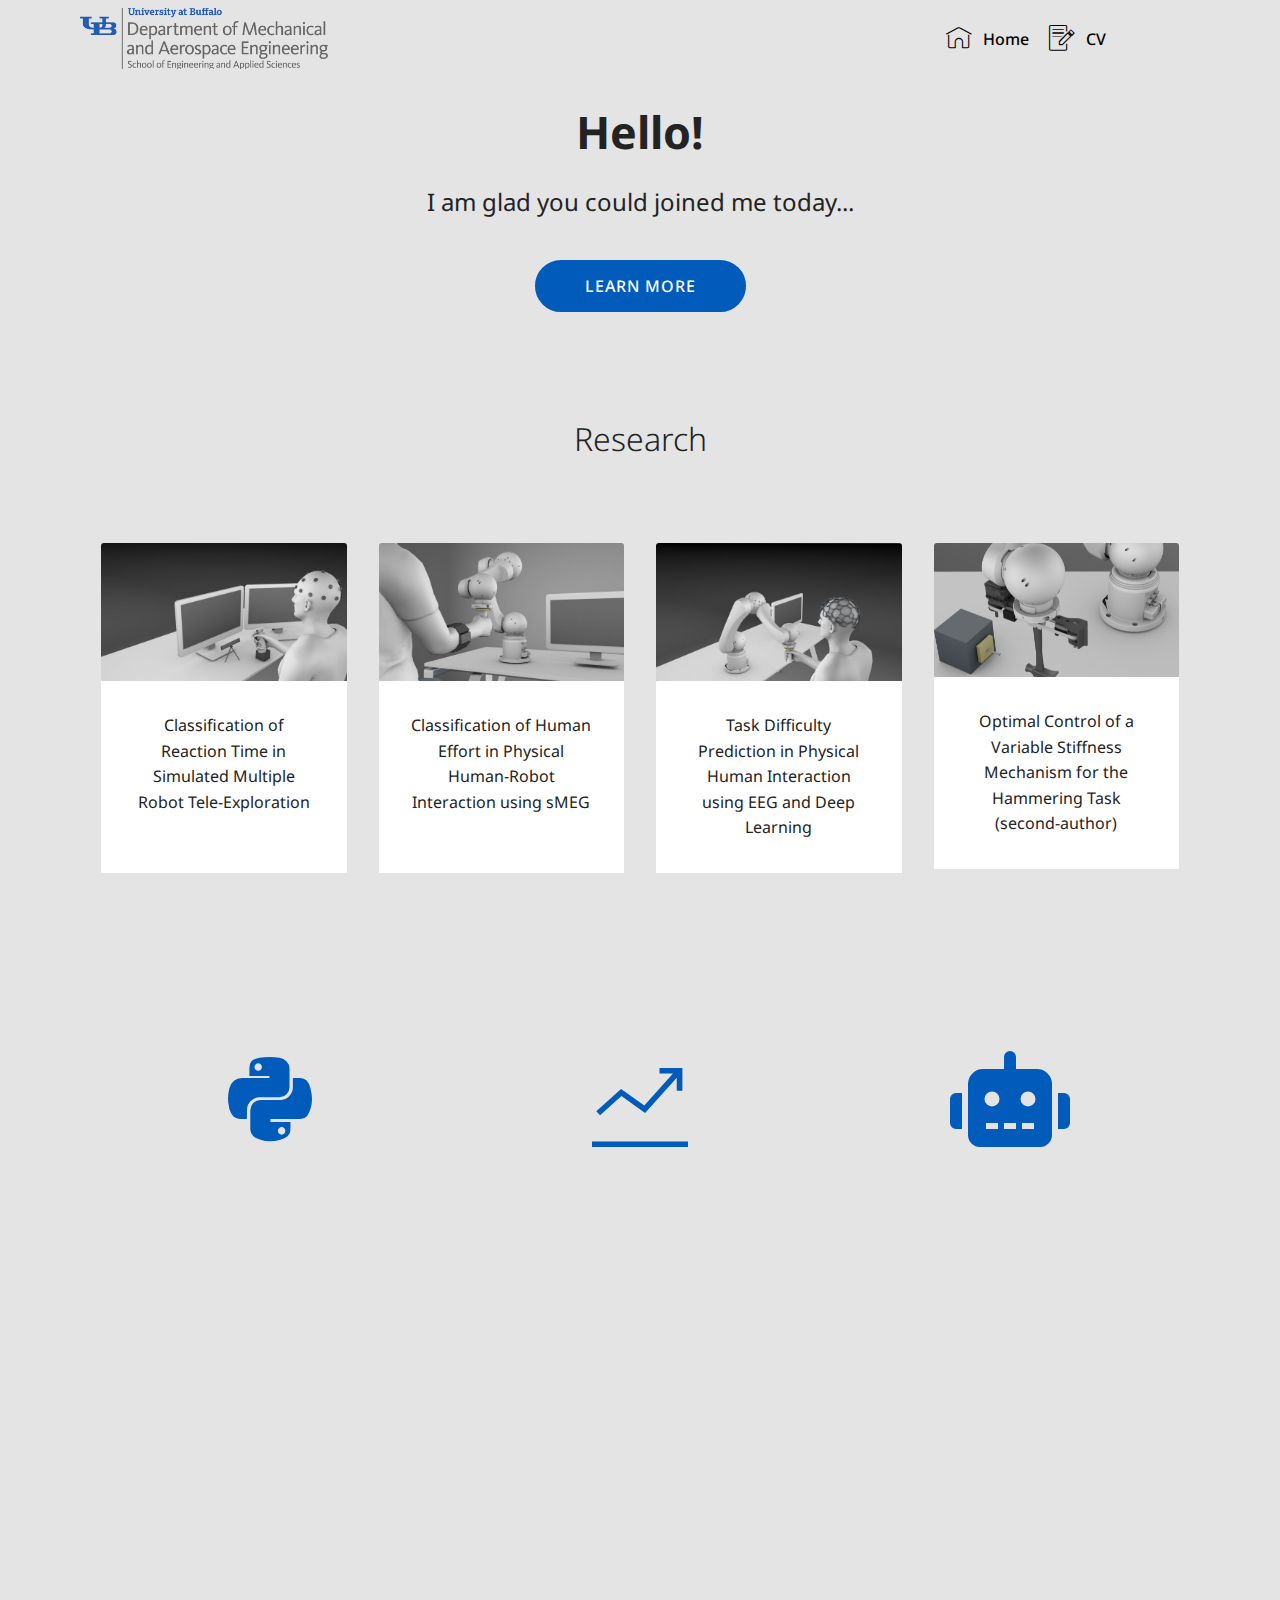
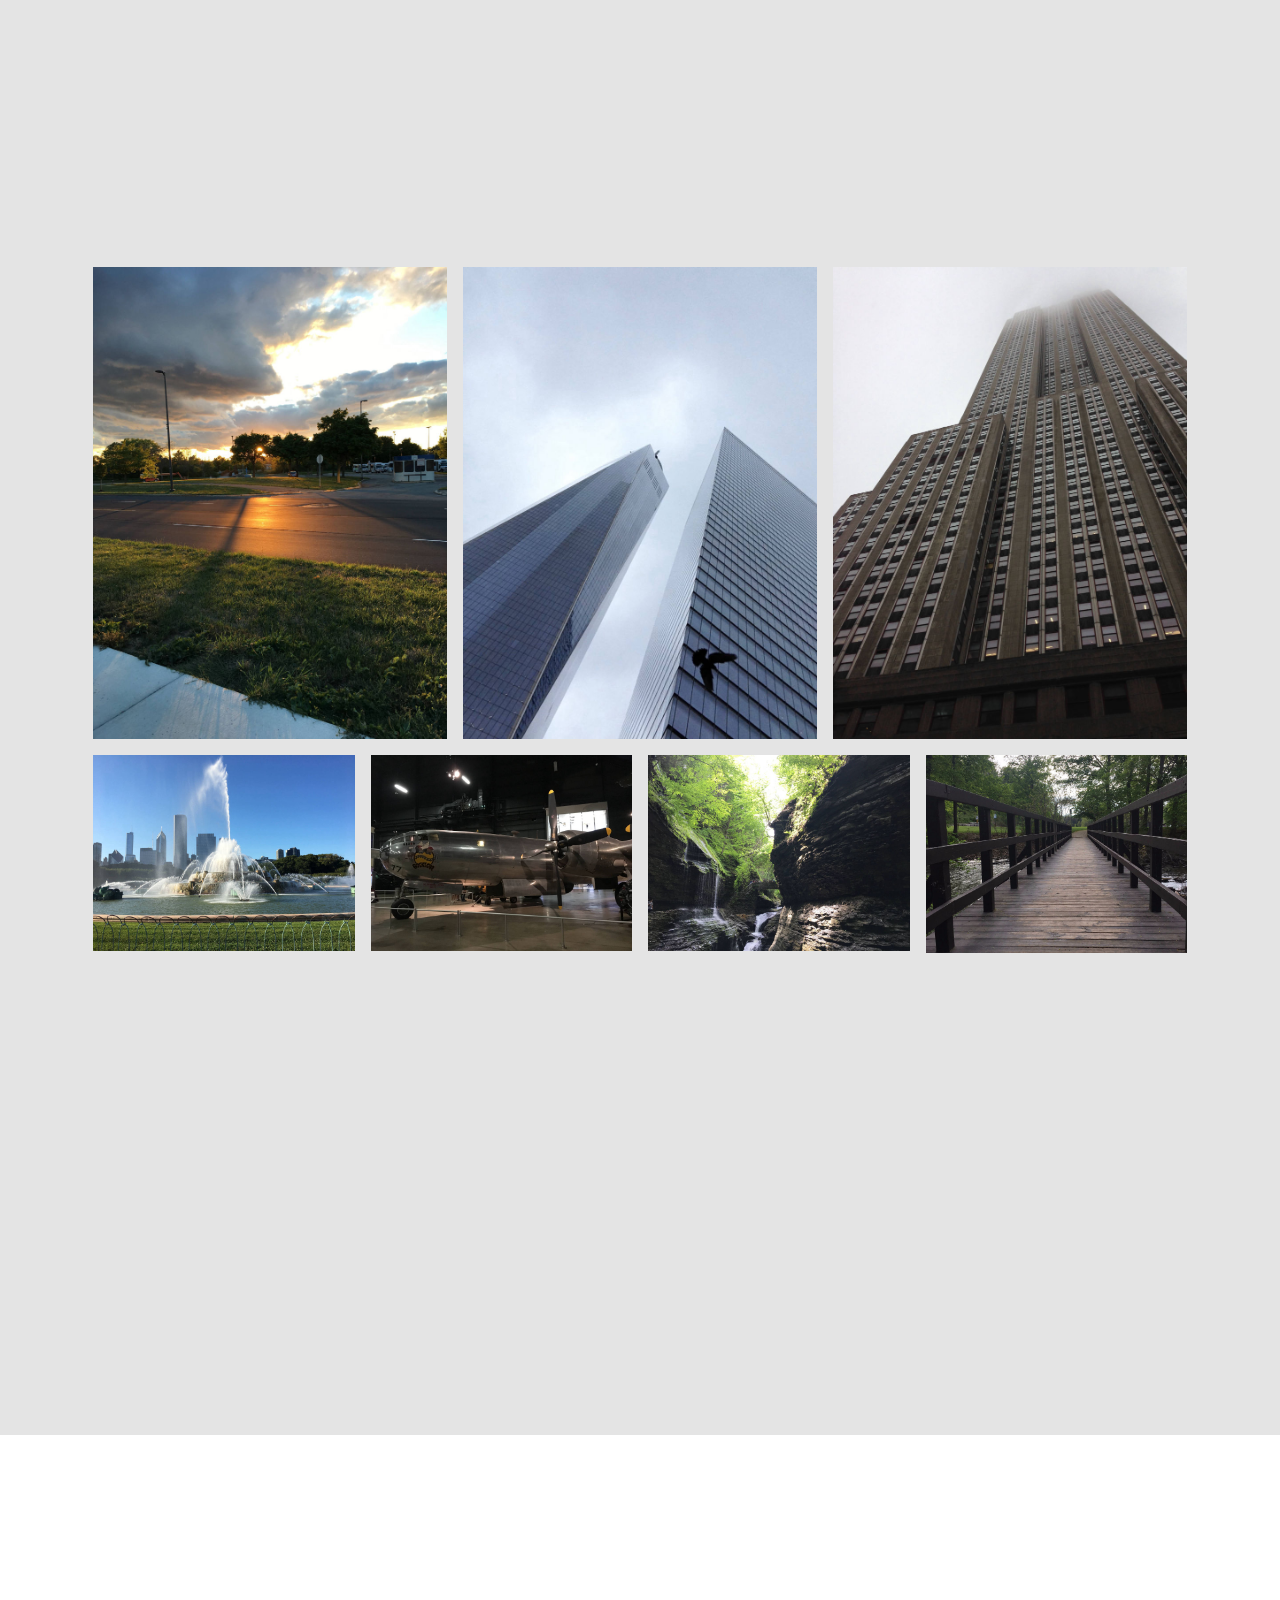
==== commit e1013c75: "create github pages" ====
--- a/index.html
+++ b/index.html
@@ -66,12 +66,11 @@
     </nav>
 </section>
 
-<section class="engine"><a href="https://mobirise.info/o">portfolio web templates</a></section><section class="header1 cid-rzb4KADcMm mbr-parallax-background" id="header16-13">
-
-    
-
-    <div class="mbr-overlay" style="opacity: 0.6; background-color: rgb(204, 204, 204);">
-    </div>
+<section class="engine"><a href="https://mobirise.info/c">web builder</a></section><section class="header1 cid-rzb4KADcMm" id="header16-13">
+
+    
+
+    
 
     <div class="container">
         <div class="row justify-content-md-center">
@@ -80,8 +79,8 @@
                     Hello!
                 </h1>
                 
-                <p class="mbr-text pb-3 mbr-fonts-style display-5">I am glad you could joined me today in my journey...</p>
-                <div class="mbr-section-btn"><a class="btn btn-md btn-black-outline display-4" href="index.html#features18-1q">LEARN MORE</a></div>
+                <p class="mbr-text pb-3 mbr-fonts-style display-5">I am glad you could joined me today...</p>
+                <div class="mbr-section-btn"><a class="btn btn-md btn-primary display-4" href="index.html#features18-1q">LEARN MORE</a></div>
             </div>
         </div>
     </div>
@@ -399,14 +398,13 @@
   <script src="assets/dropdown/js/navbar-dropdown.js"></script>
   <script src="assets/touchswipe/jquery.touch-swipe.min.js"></script>
   <script src="assets/viewportchecker/jquery.viewportchecker.js"></script>
-  <script src="assets/mbr-popup-btns/mbr-popup-btns.js"></script>
   <script src="assets/masonry/masonry.pkgd.min.js"></script>
   <script src="assets/imagesloaded/imagesloaded.pkgd.min.js"></script>
   <script src="assets/bootstrapcarouselswipe/bootstrap-carousel-swipe.js"></script>
   <script src="assets/smoothscroll/smooth-scroll.js"></script>
   <script src="assets/vimeoplayer/jquery.mb.vimeo_player.js"></script>
   <script src="assets/tether/tether.min.js"></script>
-  <script src="assets/parallax/jarallax.min.js"></script>
+  <script src="assets/mbr-popup-btns/mbr-popup-btns.js"></script>
   <script src="assets/witsec-mailform/witsec-mailform.js"></script>
   <script src="assets/theme/js/script.js"></script>
   <script src="assets/slidervideo/script.js"></script>
--- a/assets/mobirise/css/mbr-additional.css
+++ b/assets/mobirise/css/mbr-additional.css
@@ -711,13 +711,13 @@
   opacity: 0.3;
 }
 .cid-rMGeHMJh1b .navbar {
-  background: #ffffff;
+  background: #e4e4e4;
   transition: none;
   min-height: 77px;
   padding: .5rem 0;
 }
 .cid-rMGeHMJh1b .navbar-dropdown.bg-color.transparent.opened {
-  background: #ffffff;
+  background: #e4e4e4;
 }
 .cid-rMGeHMJh1b a {
   font-style: normal;
@@ -808,7 +808,7 @@
   padding-bottom: 0;
 }
 .cid-rMGeHMJh1b .dropdown .dropdown-menu {
-  background: #ffffff;
+  background: #e4e4e4;
   display: none;
   position: absolute;
   min-width: 5rem;
@@ -1120,7 +1120,7 @@
 .cid-rzb4KADcMm {
   padding-top: 105px;
   padding-bottom: 90px;
-  background-image: url("../../../assets/images/pattern-3a-blue-2000x1295.png");
+  background-color: #e4e4e4;
 }
 .cid-rzb4KADcMm P {
   color: #767676;
@@ -1135,18 +1135,18 @@
 .cid-rzBqbcM8lG {
   padding-top: 15px;
   padding-bottom: 0px;
-  background-color: #232323;
+  background-color: #e4e4e4;
 }
 .cid-rzBqbcM8lG .mbr-section-subtitle {
   color: #767676;
 }
 .cid-rzBqbcM8lG H2 {
-  color: #ffffff;
+  color: #232323;
 }
 .cid-rzAzFXCi2n {
   padding-top: 0px;
-  padding-bottom: 0px;
-  background-color: #efefef;
+  padding-bottom: 15px;
+  background-color: #e4e4e4;
 }
 .cid-rzAzFXCi2n .mbr-section-subtitle,
 .cid-rzAzFXCi2n .mbr-text {
@@ -1230,20 +1230,20 @@
   color: #232323;
 }
 .cid-rMGjXH4hnn {
-  padding-top: 15px;
-  padding-bottom: 0px;
-  background-color: #232323;
+  padding-top: 45px;
+  padding-bottom: 30px;
+  background-color: #e4e4e4;
 }
 .cid-rMGjXH4hnn .mbr-section-subtitle {
   color: #767676;
 }
 .cid-rMGjXH4hnn H2 {
-  color: #ffffff;
+  color: #232323;
 }
 .cid-rMGqOwnC4U {
   padding-top: 0px;
   padding-bottom: 0px;
-  background-color: #ffffff;
+  background-color: #e4e4e4;
 }
 .cid-rMGqOwnC4U .mbr-text {
   color: #767676;
@@ -1259,20 +1259,20 @@
   color: #005BBB;
 }
 .cid-rzBqlRdBcp {
-  padding-top: 15px;
-  padding-bottom: 0px;
-  background-color: #232323;
+  padding-top: 45px;
+  padding-bottom: 30px;
+  background-color: #e4e4e4;
 }
 .cid-rzBqlRdBcp .mbr-section-subtitle {
   color: #767676;
 }
 .cid-rzBqlRdBcp H2 {
-  color: #ffffff;
+  color: #232323;
 }
 .cid-rz89ybTjum {
   padding-top: 15px;
   padding-bottom: 0px;
-  background-color: #ffffff;
+  background-color: #e4e4e4;
 }
 .cid-rz89ybTjum .counter-container {
   color: #767676;
@@ -1307,20 +1307,20 @@
   border-radius: 0;
 }
 .cid-rzBqms8gEt {
-  padding-top: 15px;
-  padding-bottom: 0px;
-  background-color: #232323;
+  padding-top: 45px;
+  padding-bottom: 30px;
+  background-color: #e4e4e4;
 }
 .cid-rzBqms8gEt .mbr-section-subtitle {
   color: #767676;
 }
 .cid-rzBqms8gEt H2 {
-  color: #ffffff;
+  color: #232323;
 }
 .cid-rz8Ii0CJVv {
   padding-top: 30px;
   padding-bottom: 30px;
-  background-color: #ffffff;
+  background-color: #e4e4e4;
 }
 .cid-rz8Ii0CJVv .mbr-slider .carousel-control {
   background: #1b1b1b;
@@ -1389,24 +1389,24 @@
   background: linear-gradient(to left, #554346, #45505b) !important;
 }
 .cid-rzBqn7oaWL {
-  padding-top: 15px;
-  padding-bottom: 0px;
-  background-color: #232323;
+  padding-top: 45px;
+  padding-bottom: 30px;
+  background-color: #e4e4e4;
 }
 .cid-rzBqn7oaWL .mbr-section-subtitle {
   color: #767676;
 }
 .cid-rzBqn7oaWL H2 {
-  color: #ffffff;
+  color: #232323;
 }
 .cid-rz9q5XMtyp {
   padding-top: 30px;
   padding-bottom: 30px;
-  background-color: #f3f4f6;
+  background-color: #e4e4e4;
 }
 .cid-rz9q5XMtyp .testimonial-text {
   font-style: italic;
-  color: #2e2e2e;
+  color: #232323;
   font-weight: 300;
 }
 .cid-rz9q5XMtyp .mbr-author-name {
@@ -1414,7 +1414,7 @@
   color: #223322;
 }
 .cid-rz9q5XMtyp .mbr-author-desc {
-  color: #232;
+  color: #232323;
 }
 @media (max-width: 991px) {
   .cid-rz9q5XMtyp .mbr-figure,
@@ -1511,7 +1511,7 @@
 .cid-rMGhbbslPu {
   padding-top: 60px;
   padding-bottom: 0px;
-  background-color: #2e2e2e;
+  background-color: #e4e4e4;
 }
 .cid-rMGhbbslPu .line {
   background-color: #ffffff;
@@ -1522,6 +1522,7 @@
 }
 .cid-rMGhbbslPu .section-text {
   padding: 2rem 0;
+  color: #232323;
 }
 .cid-rMGhbbslPu .inner-container {
   margin: 0 auto;
@@ -1534,7 +1535,7 @@
 .cid-rzb6oPEtzv {
   padding-top: 75px;
   padding-bottom: 30px;
-  background-image: url("../../../assets/images/pattern-3a-blue-2000x1295.png");
+  background-color: #e4e4e4;
 }
 .cid-rzb6oPEtzv h2 {
   text-align: left;
@@ -1693,13 +1694,13 @@
   text-align: right;
 }
 .cid-rMGeHMJh1b .navbar {
-  background: #ffffff;
+  background: #e4e4e4;
   transition: none;
   min-height: 77px;
   padding: .5rem 0;
 }
 .cid-rMGeHMJh1b .navbar-dropdown.bg-color.transparent.opened {
-  background: #ffffff;
+  background: #e4e4e4;
 }
 .cid-rMGeHMJh1b a {
   font-style: normal;
@@ -1790,7 +1791,7 @@
   padding-bottom: 0;
 }
 .cid-rMGeHMJh1b .dropdown .dropdown-menu {
-  background: #ffffff;
+  background: #e4e4e4;
   display: none;
   position: absolute;
   min-width: 5rem;
@@ -2102,7 +2103,7 @@
 .cid-rMGhYFoe2n {
   padding-top: 60px;
   padding-bottom: 0px;
-  background-color: #2e2e2e;
+  background-color: #e4e4e4;
 }
 .cid-rMGhYFoe2n .line {
   background-color: #ffffff;
@@ -2113,6 +2114,7 @@
 }
 .cid-rMGhYFoe2n .section-text {
   padding: 2rem 0;
+  color: #232323;
 }
 .cid-rMGhYFoe2n .inner-container {
   margin: 0 auto;
@@ -2125,7 +2127,7 @@
 .cid-rzbbzCRDNn {
   padding-top: 30px;
   padding-bottom: 30px;
-  background-image: url("../../../assets/images/pattern-3a-blue-2000x1295.png");
+  background-color: #e4e4e4;
 }
 .cid-rzbbzCRDNn h2 {
   text-align: left;
@@ -2284,13 +2286,13 @@
   text-align: right;
 }
 .cid-rMGeHMJh1b .navbar {
-  background: #ffffff;
+  background: #e4e4e4;
   transition: none;
   min-height: 77px;
   padding: .5rem 0;
 }
 .cid-rMGeHMJh1b .navbar-dropdown.bg-color.transparent.opened {
-  background: #ffffff;
+  background: #e4e4e4;
 }
 .cid-rMGeHMJh1b a {
   font-style: normal;
@@ -2381,7 +2383,7 @@
   padding-bottom: 0;
 }
 .cid-rMGeHMJh1b .dropdown .dropdown-menu {
-  background: #ffffff;
+  background: #e4e4e4;
   display: none;
   position: absolute;
   min-width: 5rem;
@@ -2693,7 +2695,7 @@
 .cid-rMGihpy3oq {
   padding-top: 60px;
   padding-bottom: 0px;
-  background-color: #2e2e2e;
+  background-color: #e4e4e4;
 }
 .cid-rMGihpy3oq .line {
   background-color: #ffffff;
@@ -2704,6 +2706,7 @@
 }
 .cid-rMGihpy3oq .section-text {
   padding: 2rem 0;
+  color: #232323;
 }
 .cid-rMGihpy3oq .inner-container {
   margin: 0 auto;
@@ -2716,7 +2719,7 @@
 .cid-rzAy0wkk9K {
   padding-top: 30px;
   padding-bottom: 45px;
-  background-image: url("../../../assets/images/pattern-3a-blue-2000x1295.png");
+  background-color: #e4e4e4;
 }
 .cid-rzAy0wkk9K h2 {
   text-align: left;
@@ -2875,13 +2878,13 @@
   text-align: right;
 }
 .cid-rMGeHMJh1b .navbar {
-  background: #ffffff;
+  background: #e4e4e4;
   transition: none;
   min-height: 77px;
   padding: .5rem 0;
 }
 .cid-rMGeHMJh1b .navbar-dropdown.bg-color.transparent.opened {
-  background: #ffffff;
+  background: #e4e4e4;
 }
 .cid-rMGeHMJh1b a {
   font-style: normal;
@@ -2972,7 +2975,7 @@
   padding-bottom: 0;
 }
 .cid-rMGeHMJh1b .dropdown .dropdown-menu {
-  background: #ffffff;
+  background: #e4e4e4;
   display: none;
   position: absolute;
   min-width: 5rem;
@@ -3284,7 +3287,7 @@
 .cid-rMGiAl2hch {
   padding-top: 60px;
   padding-bottom: 0px;
-  background-color: #2e2e2e;
+  background-color: #e4e4e4;
 }
 .cid-rMGiAl2hch .line {
   background-color: #ffffff;
@@ -3295,6 +3298,7 @@
 }
 .cid-rMGiAl2hch .section-text {
   padding: 2rem 0;
+  color: #232323;
 }
 .cid-rMGiAl2hch .inner-container {
   margin: 0 auto;
@@ -3307,7 +3311,7 @@
 .cid-rCRmDGcHck {
   padding-top: 30px;
   padding-bottom: 30px;
-  background-image: url("../../../assets/images/pattern-3a-blue-2000x1295.png");
+  background-color: #e4e4e4;
 }
 .cid-rCRmDGcHck h2 {
   text-align: left;
@@ -3466,13 +3470,13 @@
   text-align: right;
 }
 .cid-rMGeHMJh1b .navbar {
-  background: #ffffff;
+  background: #e4e4e4;
   transition: none;
   min-height: 77px;
   padding: .5rem 0;
 }
 .cid-rMGeHMJh1b .navbar-dropdown.bg-color.transparent.opened {
-  background: #ffffff;
+  background: #e4e4e4;
 }
 .cid-rMGeHMJh1b a {
   font-style: normal;
@@ -3563,7 +3567,7 @@
   padding-bottom: 0;
 }
 .cid-rMGeHMJh1b .dropdown .dropdown-menu {
-  background: #ffffff;
+  background: #e4e4e4;
   display: none;
   position: absolute;
   min-width: 5rem;
--- a/assets/mobirise/css/mbr-additional.css
+++ b/assets/mobirise/css/mbr-additional.css
@@ -711,13 +711,13 @@
   opacity: 0.3;
 }
 .cid-rMGeHMJh1b .navbar {
-  background: #ffffff;
+  background: #e4e4e4;
   transition: none;
   min-height: 77px;
   padding: .5rem 0;
 }
 .cid-rMGeHMJh1b .navbar-dropdown.bg-color.transparent.opened {
-  background: #ffffff;
+  background: #e4e4e4;
 }
 .cid-rMGeHMJh1b a {
   font-style: normal;
@@ -808,7 +808,7 @@
   padding-bottom: 0;
 }
 .cid-rMGeHMJh1b .dropdown .dropdown-menu {
-  background: #ffffff;
+  background: #e4e4e4;
   display: none;
   position: absolute;
   min-width: 5rem;
@@ -1120,7 +1120,7 @@
 .cid-rzb4KADcMm {
   padding-top: 105px;
   padding-bottom: 90px;
-  background-image: url("../../../assets/images/pattern-3a-blue-2000x1295.png");
+  background-color: #e4e4e4;
 }
 .cid-rzb4KADcMm P {
   color: #767676;
@@ -1135,18 +1135,18 @@
 .cid-rzBqbcM8lG {
   padding-top: 15px;
   padding-bottom: 0px;
-  background-color: #232323;
+  background-color: #e4e4e4;
 }
 .cid-rzBqbcM8lG .mbr-section-subtitle {
   color: #767676;
 }
 .cid-rzBqbcM8lG H2 {
-  color: #ffffff;
+  color: #232323;
 }
 .cid-rzAzFXCi2n {
   padding-top: 0px;
-  padding-bottom: 0px;
-  background-color: #efefef;
+  padding-bottom: 15px;
+  background-color: #e4e4e4;
 }
 .cid-rzAzFXCi2n .mbr-section-subtitle,
 .cid-rzAzFXCi2n .mbr-text {
@@ -1230,20 +1230,20 @@
   color: #232323;
 }
 .cid-rMGjXH4hnn {
-  padding-top: 15px;
-  padding-bottom: 0px;
-  background-color: #232323;
+  padding-top: 45px;
+  padding-bottom: 30px;
+  background-color: #e4e4e4;
 }
 .cid-rMGjXH4hnn .mbr-section-subtitle {
   color: #767676;
 }
 .cid-rMGjXH4hnn H2 {
-  color: #ffffff;
+  color: #232323;
 }
 .cid-rMGqOwnC4U {
   padding-top: 0px;
   padding-bottom: 0px;
-  background-color: #ffffff;
+  background-color: #e4e4e4;
 }
 .cid-rMGqOwnC4U .mbr-text {
   color: #767676;
@@ -1259,20 +1259,20 @@
   color: #005BBB;
 }
 .cid-rzBqlRdBcp {
-  padding-top: 15px;
-  padding-bottom: 0px;
-  background-color: #232323;
+  padding-top: 45px;
+  padding-bottom: 30px;
+  background-color: #e4e4e4;
 }
 .cid-rzBqlRdBcp .mbr-section-subtitle {
   color: #767676;
 }
 .cid-rzBqlRdBcp H2 {
-  color: #ffffff;
+  color: #232323;
 }
 .cid-rz89ybTjum {
   padding-top: 15px;
   padding-bottom: 0px;
-  background-color: #ffffff;
+  background-color: #e4e4e4;
 }
 .cid-rz89ybTjum .counter-container {
   color: #767676;
@@ -1307,20 +1307,20 @@
   border-radius: 0;
 }
 .cid-rzBqms8gEt {
-  padding-top: 15px;
-  padding-bottom: 0px;
-  background-color: #232323;
+  padding-top: 45px;
+  padding-bottom: 30px;
+  background-color: #e4e4e4;
 }
 .cid-rzBqms8gEt .mbr-section-subtitle {
   color: #767676;
 }
 .cid-rzBqms8gEt H2 {
-  color: #ffffff;
+  color: #232323;
 }
 .cid-rz8Ii0CJVv {
   padding-top: 30px;
   padding-bottom: 30px;
-  background-color: #ffffff;
+  background-color: #e4e4e4;
 }
 .cid-rz8Ii0CJVv .mbr-slider .carousel-control {
   background: #1b1b1b;
@@ -1389,24 +1389,24 @@
   background: linear-gradient(to left, #554346, #45505b) !important;
 }
 .cid-rzBqn7oaWL {
-  padding-top: 15px;
-  padding-bottom: 0px;
-  background-color: #232323;
+  padding-top: 45px;
+  padding-bottom: 30px;
+  background-color: #e4e4e4;
 }
 .cid-rzBqn7oaWL .mbr-section-subtitle {
   color: #767676;
 }
 .cid-rzBqn7oaWL H2 {
-  color: #ffffff;
+  color: #232323;
 }
 .cid-rz9q5XMtyp {
   padding-top: 30px;
   padding-bottom: 30px;
-  background-color: #f3f4f6;
+  background-color: #e4e4e4;
 }
 .cid-rz9q5XMtyp .testimonial-text {
   font-style: italic;
-  color: #2e2e2e;
+  color: #232323;
   font-weight: 300;
 }
 .cid-rz9q5XMtyp .mbr-author-name {
@@ -1414,7 +1414,7 @@
   color: #223322;
 }
 .cid-rz9q5XMtyp .mbr-author-desc {
-  color: #232;
+  color: #232323;
 }
 @media (max-width: 991px) {
   .cid-rz9q5XMtyp .mbr-figure,
@@ -1511,7 +1511,7 @@
 .cid-rMGhbbslPu {
   padding-top: 60px;
   padding-bottom: 0px;
-  background-color: #2e2e2e;
+  background-color: #e4e4e4;
 }
 .cid-rMGhbbslPu .line {
   background-color: #ffffff;
@@ -1522,6 +1522,7 @@
 }
 .cid-rMGhbbslPu .section-text {
   padding: 2rem 0;
+  color: #232323;
 }
 .cid-rMGhbbslPu .inner-container {
   margin: 0 auto;
@@ -1534,7 +1535,7 @@
 .cid-rzb6oPEtzv {
   padding-top: 75px;
   padding-bottom: 30px;
-  background-image: url("../../../assets/images/pattern-3a-blue-2000x1295.png");
+  background-color: #e4e4e4;
 }
 .cid-rzb6oPEtzv h2 {
   text-align: left;
@@ -1693,13 +1694,13 @@
   text-align: right;
 }
 .cid-rMGeHMJh1b .navbar {
-  background: #ffffff;
+  background: #e4e4e4;
   transition: none;
   min-height: 77px;
   padding: .5rem 0;
 }
 .cid-rMGeHMJh1b .navbar-dropdown.bg-color.transparent.opened {
-  background: #ffffff;
+  background: #e4e4e4;
 }
 .cid-rMGeHMJh1b a {
   font-style: normal;
@@ -1790,7 +1791,7 @@
   padding-bottom: 0;
 }
 .cid-rMGeHMJh1b .dropdown .dropdown-menu {
-  background: #ffffff;
+  background: #e4e4e4;
   display: none;
   position: absolute;
   min-width: 5rem;
@@ -2102,7 +2103,7 @@
 .cid-rMGhYFoe2n {
   padding-top: 60px;
   padding-bottom: 0px;
-  background-color: #2e2e2e;
+  background-color: #e4e4e4;
 }
 .cid-rMGhYFoe2n .line {
   background-color: #ffffff;
@@ -2113,6 +2114,7 @@
 }
 .cid-rMGhYFoe2n .section-text {
   padding: 2rem 0;
+  color: #232323;
 }
 .cid-rMGhYFoe2n .inner-container {
   margin: 0 auto;
@@ -2125,7 +2127,7 @@
 .cid-rzbbzCRDNn {
   padding-top: 30px;
   padding-bottom: 30px;
-  background-image: url("../../../assets/images/pattern-3a-blue-2000x1295.png");
+  background-color: #e4e4e4;
 }
 .cid-rzbbzCRDNn h2 {
   text-align: left;
@@ -2284,13 +2286,13 @@
   text-align: right;
 }
 .cid-rMGeHMJh1b .navbar {
-  background: #ffffff;
+  background: #e4e4e4;
   transition: none;
   min-height: 77px;
   padding: .5rem 0;
 }
 .cid-rMGeHMJh1b .navbar-dropdown.bg-color.transparent.opened {
-  background: #ffffff;
+  background: #e4e4e4;
 }
 .cid-rMGeHMJh1b a {
   font-style: normal;
@@ -2381,7 +2383,7 @@
   padding-bottom: 0;
 }
 .cid-rMGeHMJh1b .dropdown .dropdown-menu {
-  background: #ffffff;
+  background: #e4e4e4;
   display: none;
   position: absolute;
   min-width: 5rem;
@@ -2693,7 +2695,7 @@
 .cid-rMGihpy3oq {
   padding-top: 60px;
   padding-bottom: 0px;
-  background-color: #2e2e2e;
+  background-color: #e4e4e4;
 }
 .cid-rMGihpy3oq .line {
   background-color: #ffffff;
@@ -2704,6 +2706,7 @@
 }
 .cid-rMGihpy3oq .section-text {
   padding: 2rem 0;
+  color: #232323;
 }
 .cid-rMGihpy3oq .inner-container {
   margin: 0 auto;
@@ -2716,7 +2719,7 @@
 .cid-rzAy0wkk9K {
   padding-top: 30px;
   padding-bottom: 45px;
-  background-image: url("../../../assets/images/pattern-3a-blue-2000x1295.png");
+  background-color: #e4e4e4;
 }
 .cid-rzAy0wkk9K h2 {
   text-align: left;
@@ -2875,13 +2878,13 @@
   text-align: right;
 }
 .cid-rMGeHMJh1b .navbar {
-  background: #ffffff;
+  background: #e4e4e4;
   transition: none;
   min-height: 77px;
   padding: .5rem 0;
 }
 .cid-rMGeHMJh1b .navbar-dropdown.bg-color.transparent.opened {
-  background: #ffffff;
+  background: #e4e4e4;
 }
 .cid-rMGeHMJh1b a {
   font-style: normal;
@@ -2972,7 +2975,7 @@
   padding-bottom: 0;
 }
 .cid-rMGeHMJh1b .dropdown .dropdown-menu {
-  background: #ffffff;
+  background: #e4e4e4;
   display: none;
   position: absolute;
   min-width: 5rem;
@@ -3284,7 +3287,7 @@
 .cid-rMGiAl2hch {
   padding-top: 60px;
   padding-bottom: 0px;
-  background-color: #2e2e2e;
+  background-color: #e4e4e4;
 }
 .cid-rMGiAl2hch .line {
   background-color: #ffffff;
@@ -3295,6 +3298,7 @@
 }
 .cid-rMGiAl2hch .section-text {
   padding: 2rem 0;
+  color: #232323;
 }
 .cid-rMGiAl2hch .inner-container {
   margin: 0 auto;
@@ -3307,7 +3311,7 @@
 .cid-rCRmDGcHck {
   padding-top: 30px;
   padding-bottom: 30px;
-  background-image: url("../../../assets/images/pattern-3a-blue-2000x1295.png");
+  background-color: #e4e4e4;
 }
 .cid-rCRmDGcHck h2 {
   text-align: left;
@@ -3466,13 +3470,13 @@
   text-align: right;
 }
 .cid-rMGeHMJh1b .navbar {
-  background: #ffffff;
+  background: #e4e4e4;
   transition: none;
   min-height: 77px;
   padding: .5rem 0;
 }
 .cid-rMGeHMJh1b .navbar-dropdown.bg-color.transparent.opened {
-  background: #ffffff;
+  background: #e4e4e4;
 }
 .cid-rMGeHMJh1b a {
   font-style: normal;
@@ -3563,7 +3567,7 @@
   padding-bottom: 0;
 }
 .cid-rMGeHMJh1b .dropdown .dropdown-menu {
-  background: #ffffff;
+  background: #e4e4e4;
   display: none;
   position: absolute;
   min-width: 5rem;
